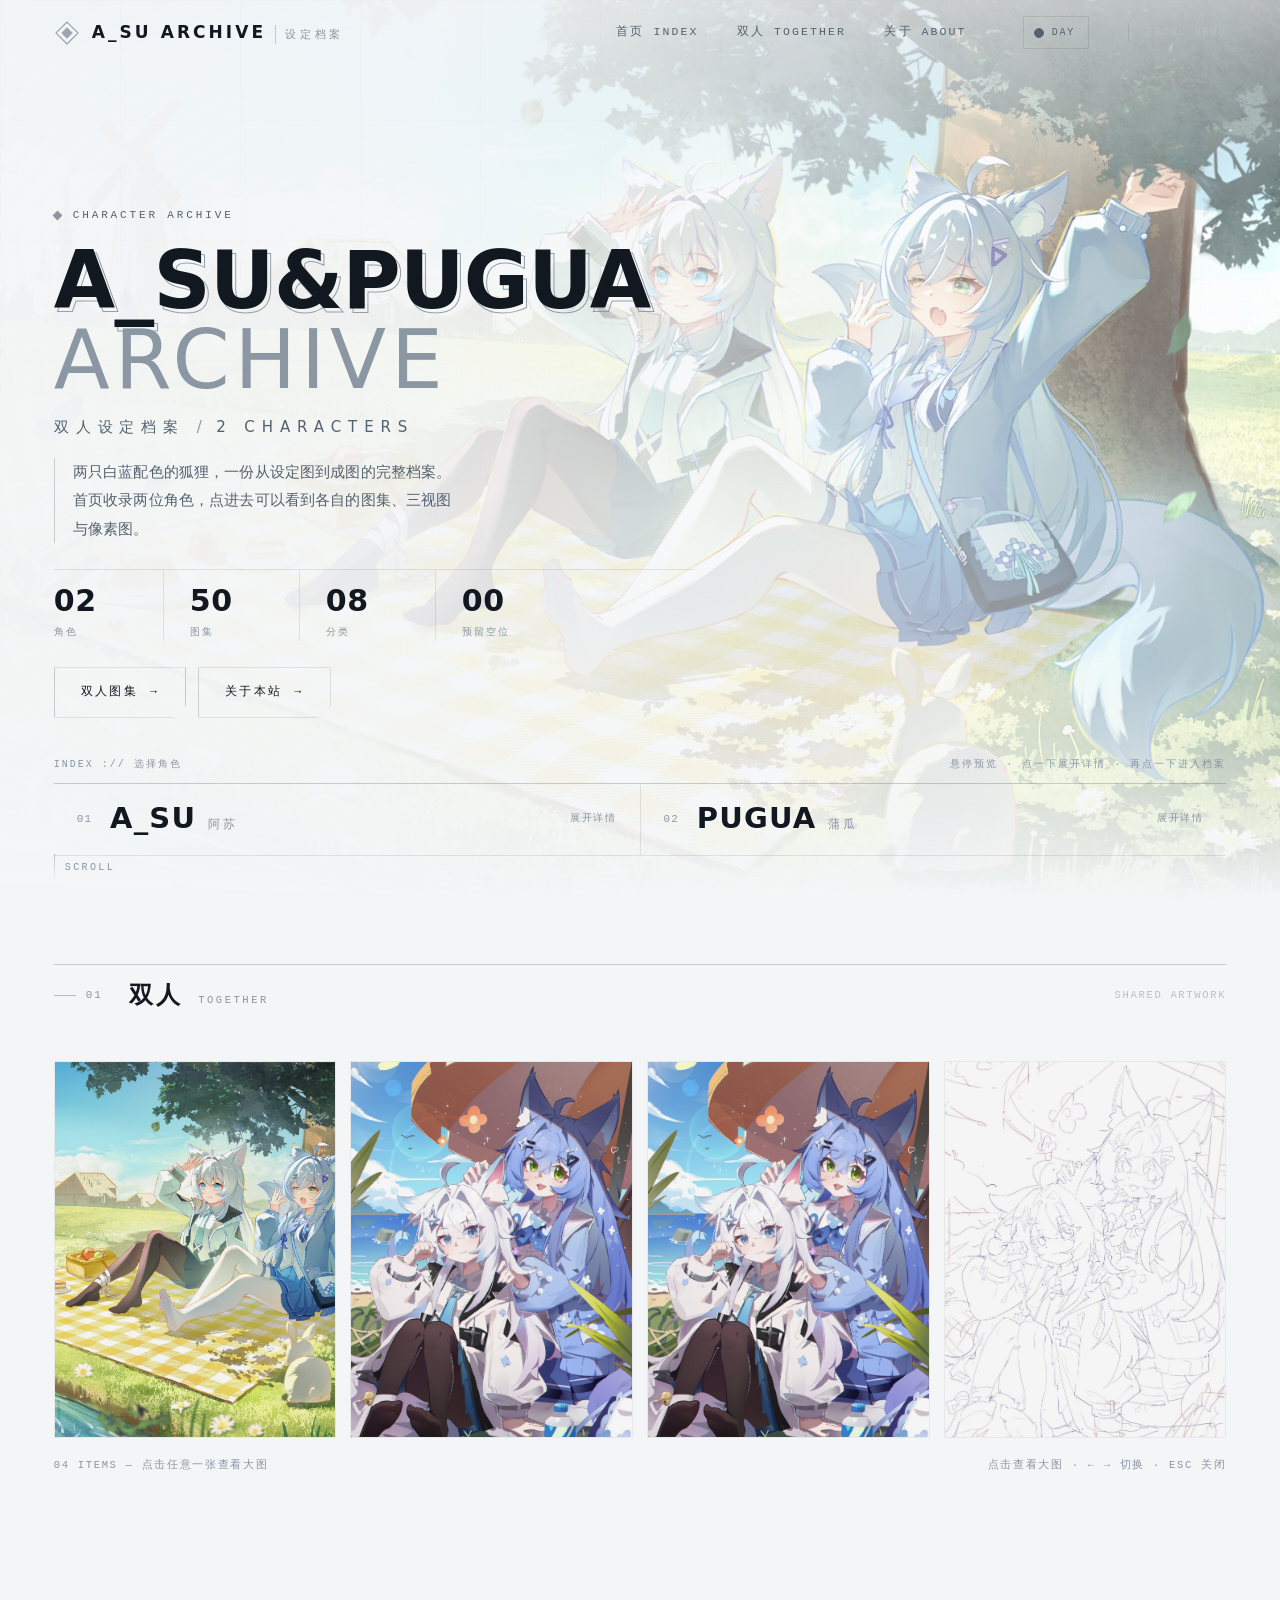
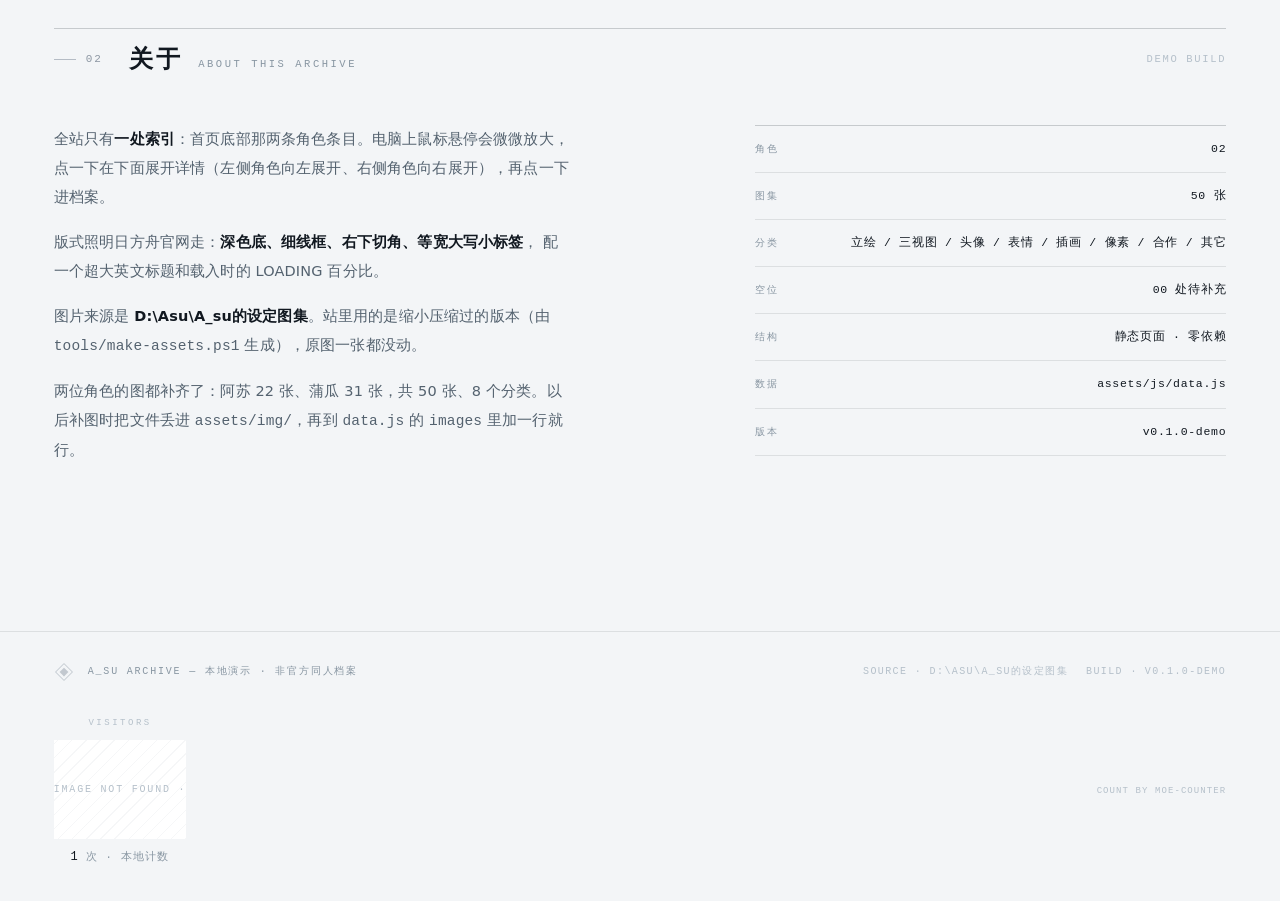
==== index.html @ dd0865ed "asu-archive: static site with custom domain" ====
<!DOCTYPE html>
<html lang="zh-CN">
<head>
<meta charset="utf-8">
<meta name="viewport" content="width=device-width, initial-scale=1">
<meta name="color-scheme" content="dark">
<meta name="theme-color" content="#0a0a0b">
<title>A_SU ARCHIVE · 双人设定档案</title>
<meta name="description" content="A_su 与 蒲瓜 的双人设定图集档案站 —— 本地演示。">
<link rel="icon" href="assets/favicon.svg" type="image/svg+xml">
<link rel="preload" as="image" href="assets/img/together-picnic.jpg">
<link rel="stylesheet" href="assets/css/style.css">
</head>
<body data-page="index">


<!-- 顶栏 -->
<header class="topbar" id="topbar">
  <a class="brand" href="index.html" aria-label="A_SU ARCHIVE 首页">
    <svg class="brand__mark" viewBox="0 0 32 32" aria-hidden="true">
      <path d="M16 2.5 L29.5 16 L16 29.5 L2.5 16 Z" fill="none" stroke="#ffd400" stroke-width="1.3"/>
      <path d="M16 9 L23 16 L16 23 L9 16 Z" fill="#ffd400" fill-opacity=".85"/>
    </svg>
    <span class="brand__text">
      <span class="brand__en">A_SU ARCHIVE</span>
      <span class="brand__cn">设定档案</span>
    </span>
  </a>
  <nav class="nav" aria-label="主导航">
    <a href="#index" data-short="IDX"><span>首页 INDEX</span></a>
    <a href="#together" data-short="DUO"><span>双人 TOGETHER</span></a>
    <a href="#about" data-short="ABT"><span>关于 ABOUT</span></a>
  </nav>
  <button class="theme-toggle" id="themeToggle" type="button" aria-pressed="false" aria-label="切换到夜晚模式">
    <span class="theme-toggle__dot" aria-hidden="true"></span>
    <span class="theme-toggle__label">DAY</span>
  </button>
  <div class="topbar__meta">LOCAL DEMO</div>
</header>

<main class="shell">

  <!-- ================= HERO / INDEX ================= -->
  <section class="hero" id="index">
    <div class="hero__bg">
      <img class="hero__slide is-on" id="heroImg" alt="双人插画" loading="eager">
      <img class="hero__slide" id="heroImg2" alt="" loading="eager">
    </div>
    <div class="hero__nav" id="heroNav">
      <button type="button" class="hero__arrow" data-dir="-1" aria-label="上一张">&#8249;</button>
      <button type="button" class="hero__arrow" data-dir="1" aria-label="下一张">&#8250;</button>
      <span class="hero__dots" id="heroDots" aria-hidden="true"></span>
    </div>
    <div class="hero__scrim"></div>
    <div class="hero__grid"></div>

    <div class="wrap hero__inner">
      <div class="hero__rail">SETTING ARCHIVE — A_SU / PUGUA</div>

      <p class="hero__tag"><i class="rhombus"></i><span id="heroLabel">CHARACTER ARCHIVE</span></p>
      <h1 class="hero__title" id="heroTitle"></h1>
      <p class="hero__cn" id="heroCn"></p>
      <p class="hero__lead" id="heroLead"></p>
      <div class="hero__stats" id="heroStats"></div>

      <div class="hero__actions">
        <a class="btn btn--ghost" href="#together">双人图集 <span class="arw">&rarr;</span></a>
        <a class="btn btn--ghost" href="#about">关于本站 <span class="arw">&rarr;</span></a>
      </div>

      <!-- 唯一一处索引：两条角色条目 -->
      <div class="duo" id="duo">
        <div class="duo__head">
          <span>INDEX :// <b>选择角色</b></span>
          <span id="duoCue">悬停预览 · 点一下展开详情 · 再点一下进入档案</span>
        </div>
        <div class="duo__row" id="duoRow"></div>
      </div>
      <div class="duo__detail" id="duoDetail"></div>
    </div>

    <div class="hero__cue"><i></i>SCROLL</div>
  </section>

  <!-- ================= 双人 ================= -->
  <section class="section section--tight" id="together">
    <div class="wrap">
      <div class="section-head" data-reveal>
        <div class="section-head__idx"><i></i>01</div>
        <div class="section-head__t"><h2>双人</h2><span>TOGETHER</span></div>
        <div class="section-head__meta">SHARED ARTWORK</div>
      </div>
      <div class="shots" id="shots"></div>
      <div class="shots__more" data-reveal>
        <span id="shotsMore"></span>
        <span>点击查看大图 · ← → 切换 · ESC 关闭</span>
      </div>
    </div>
  </section>

  <!-- ================= 关于 ================= -->
  <section class="section" id="about">
    <div class="wrap">
      <div class="section-head" data-reveal>
        <div class="section-head__idx"><i></i>02</div>
        <div class="section-head__t"><h2>关于</h2><span>ABOUT THIS ARCHIVE</span></div>
        <div class="section-head__meta">DEMO BUILD</div>
      </div>
      <div class="about">
        <div class="about__text" data-reveal>
          <p>全站只有<strong>一处索引</strong>：首页底部那两条角色条目。电脑上鼠标悬停会微微放大，
             点一下在下面展开详情（左侧角色向左展开、右侧角色向右展开），再点一下进档案。</p>
          <p>版式照明日方舟官网走：<strong>深色底、细线框、右下切角、等宽大写小标签</strong>，
             配一个超大英文标题和载入时的 LOADING 百分比。</p>
          <p>图片来源是 <strong>D:\Asu\A_su的设定图集</strong>。站里用的是缩小压缩过的版本（由
             <span class="mono">tools/make-assets.ps1</span> 生成），原图一张都没动。</p>
          <p>两位角色的图都补齐了：阿苏 22 张、蒲瓜 31 张，共 50 张、8 个分类。以后补图时把文件丢进
             <span class="mono">assets/img/</span>，再到
             <span class="mono">data.js</span> 的 <span class="mono">images</span> 里加一行就行。</p>
        </div>
        <div class="spec" id="spec" data-reveal style="--d:120ms"></div>
      </div>
    </div>
  </section>

  <footer class="foot wrap">
    <div class="foot__l">
      <svg class="foot__mark" viewBox="0 0 32 32" aria-hidden="true">
        <path d="M16 2.5 L29.5 16 L16 29.5 L2.5 16 Z" fill="none" stroke="#ffd400" stroke-width="1.4"/>
        <path d="M16 9 L23 16 L16 23 L9 16 Z" fill="#ffd400" fill-opacity=".8"/>
      </svg>
      <span class="foot__t">A_SU ARCHIVE — 本地演示 · 非官方同人档案</span>
    </div>
    <div class="foot__r">
      <span>SOURCE · D:\Asu\A_su的设定图集</span>
      <span>BUILD · <span id="footVer">v0.1.0-demo</span></span>
    </div>
  </footer>

    <div class="foot-meta wrap">
    <a class="counter js-counter"
       href="https://github.com/journey-ad/Moe-counter" target="_blank" rel="noopener noreferrer"
       title="Moe-counter 浏览量">
      <span class="counter__label">VISITORS</span>
      <img class="counter__img js-moe" alt="访问量" decoding="async" referrerpolicy="no-referrer">
      <span class="counter__fallback js-counter-fallback"><b class="js-count">—</b> 次 · 本地计数</span>
    </a>
    <span class="counter__note">COUNT BY MOE-COUNTER</span>
  </div>
</main>

<noscript>
  <p style="padding:120px 24px;text-align:center;color:#a6a6ad">
    这个页面需要 JavaScript 才能从 data.js 里读取图集数据，请开启后刷新。
  </p>
</noscript>

<script src="assets/js/data.js"></script>
<script src="assets/js/site.js"></script>
</body>
</html>
---- assets/css/style.css ----
/* ==========================================================================
   A_SU ARCHIVE — 设计系统
   风格参考：明日方舟官网（深色 / 细线 / 切角 / 等宽标签 / 大字排版）
   ========================================================================== */

/* ---------- tokens ---------- */
:root{
  /* 默认（夜晚）：主题黑 + 亮灰分隔；强调色默认是灰，选中角色后由 data-char 染色 */
  --bg:        #08090b;
  --bg-2:      #0e1013;
  --panel:     #131519;
  --panel-2:   #171a1f;
  --line:      rgba(214,222,232,.34);
  --line-2:    rgba(214,222,232,.13);
  --line-3:    rgba(214,222,232,.06);
  --ink:       #f0f2f5;
  --ink-2:     #a4aeb9;
  --ink-3:     #74808c;
  --ink-4:     #49525c;
  --accent:    #929ca8;
  --accent-pale:#232b33;
  --accent-2:  rgba(146,156,168,.14);
  --accent-ink:#0a0b0d;
  --danger:    #ff5a4d;

  --display: "Bahnschrift SemiCondensed","Bahnschrift Condensed","Bahnschrift",
             "Segoe UI Variable Display","Segoe UI",system-ui,sans-serif;
  --sans:    "Noto Sans SC","Microsoft YaHei UI","Microsoft YaHei",
             "Segoe UI",system-ui,sans-serif;
  --mono:    "Cascadia Mono","Consolas","Segoe UI Mono",ui-monospace,monospace;

  --maxw: 1440px;
  --pad:  clamp(18px,4.2vw,72px);
  --ease: cubic-bezier(.22,.72,.12,1);
}

/* ---------- reset ---------- */
*,*::before,*::after{ box-sizing:border-box; }
html{ -webkit-text-size-adjust:100%; scroll-behavior:smooth; }
@media (prefers-reduced-motion:reduce){ html{ scroll-behavior:auto; } }
section[id]{ scroll-margin-top:84px; }
body{
  margin:0; background:var(--bg); color:var(--ink);
  font-family:var(--sans); font-size:15px; line-height:1.75;
  font-weight:400; letter-spacing:.01em;
  -webkit-font-smoothing:antialiased;
  overflow-x:hidden;
}
body.is-locked{ overflow:hidden; }
img{ display:block; max-width:100%; }
a{ color:inherit; text-decoration:none; }
button{ font:inherit; color:inherit; background:none; border:0; cursor:pointer; }
h1,h2,h3,h4,p,figure,dl,dd{margin:0}
ul{margin:0;padding:0;list-style:none}
:focus-visible{ outline:2px solid var(--accent); outline-offset:3px; }

::selection{ background:var(--accent); color:#000; }
::-webkit-scrollbar{ width:10px; height:10px; }
::-webkit-scrollbar-track{ background:#08080a; }
::-webkit-scrollbar-thumb{ background:#2a2a30; border:2px solid #08080a; }
::-webkit-scrollbar-thumb:hover{ background:#3d3d46; }

/* ---------- 全局背景纹理（网格 + 噪点） ---------- */
body::before{
  content:""; position:fixed; inset:0; z-index:0; pointer-events:none;
  background-image:
    linear-gradient(to right, rgba(255,255,255,.022) 1px, transparent 1px),
    linear-gradient(to bottom, rgba(255,255,255,.022) 1px, transparent 1px);
  background-size:72px 72px;
  mask-image:radial-gradient(ellipse 120% 80% at 50% 0%, #000 25%, transparent 78%);
  -webkit-mask-image:radial-gradient(ellipse 120% 80% at 50% 0%, #000 25%, transparent 78%);
}
body::after{
  content:""; position:fixed; inset:0; z-index:0; pointer-events:none; opacity:.5;
  background-image:repeating-linear-gradient(0deg, rgba(255,255,255,.014) 0 1px, transparent 1px 3px);
}

/* ---------- 排版工具类 ---------- */
.mono{ font-family:var(--mono); font-variant-numeric:tabular-nums; }
.label{
  font-family:var(--mono); font-size:11px; line-height:1.4;
  letter-spacing:.22em; text-transform:uppercase; color:var(--ink-3);
}
.label--accent{ color:var(--accent); }
.hl{ color:var(--accent); }
.dim{ color:var(--ink-2); }
.tbd{
  color:var(--ink-3); border-bottom:1px dashed var(--ink-4);
  padding-bottom:1px; cursor:help;
}

/* 细线 + 菱形装饰 */
.rhombus{
  display:inline-block; width:7px; height:7px; background:var(--accent);
  transform:rotate(45deg); flex:0 0 auto;
}
.hairline{ height:1px; background:var(--line-2); border:0; margin:0; }

/* 斜纹条（方舟常见的警示/装饰斜线） */
.stripes{
  height:6px; width:100%;
  background-image:repeating-linear-gradient(-45deg,
    var(--accent) 0 2px, transparent 2px 7px);
  opacity:.55;
}

/* 四角刻度框 */
.corners{ position:relative; }
.corners::before,.corners::after{
  content:""; position:absolute; width:14px; height:14px; pointer-events:none;
}
.corners::before{ top:-1px; left:-1px; border-top:1px solid var(--accent); border-left:1px solid var(--accent); }
.corners::after{ bottom:-1px; right:-1px; border-bottom:1px solid var(--accent); border-right:1px solid var(--accent); }

/* 右下切角 */
.cut{
  clip-path:polygon(0 0, 100% 0, 100% calc(100% - 22px), calc(100% - 22px) 100%, 0 100%);
}

/* ---------- 载入过场 ---------- */
.boot{
  position:fixed; inset:0; z-index:1200; background:#08080a;
  display:grid; grid-template-columns:1fr auto; grid-template-rows:auto 1fr auto;
  gap:12px; padding:clamp(16px,2.4vw,30px) clamp(18px,3vw,40px);
  transition:opacity .6s var(--ease), visibility .6s;
}
.boot.is-done{ opacity:0; visibility:hidden; }
.boot__corner{
  font-family:var(--mono); font-size:10px; letter-spacing:.22em;
  text-transform:uppercase; color:var(--ink-4);
}
.boot__corner--r{ text-align:right; }
.boot__center{
  grid-column:1 / -1; display:grid; place-content:center; justify-items:center;
  gap:16px; text-align:center;
}
.boot__mark{ width:42px; height:42px; opacity:.95; animation:bootSpin 3.4s linear infinite; }
.boot__line{
  font-family:var(--mono); font-size:11px; letter-spacing:.28em;
  text-transform:uppercase; color:var(--ink-2);
}
.boot__line b{ color:var(--accent); font-weight:400; font-variant-numeric:tabular-nums; }
.boot__bar{ width:min(240px,54vw); height:1px; background:#1e1e23; }
.boot__bar i{ display:block; height:100%; width:0; background:var(--accent); }
@keyframes bootSpin{ to{ transform:rotate(360deg); } }

/* ---------- 顶栏 ---------- */
.topbar{
  position:fixed; inset:0 0 auto 0; z-index:100; height:66px;
  display:flex; align-items:center; gap:clamp(16px,3vw,48px);
  padding-inline:var(--pad);
  border-bottom:1px solid transparent;
  transition:background .4s var(--ease), border-color .4s var(--ease);
}
.topbar.is-stuck{
  background:rgba(8,8,10,.78);
  -webkit-backdrop-filter:blur(16px) saturate(130%);
  backdrop-filter:blur(16px) saturate(130%);
  border-bottom-color:var(--line-2);
}
.brand{ display:flex; align-items:center; gap:12px; min-width:0; }
.brand__mark{ width:26px; height:26px; flex:0 0 auto; }
.brand__text{ display:flex; align-items:baseline; gap:9px; min-width:0; }
.brand__en{
  font-family:var(--display); font-weight:600; font-size:17px;
  letter-spacing:.18em; text-transform:uppercase; white-space:nowrap;
}
.brand__cn{
  font-size:11px; letter-spacing:.34em; color:var(--ink-3);
  white-space:nowrap; padding-left:9px; border-left:1px solid var(--line);
}
.nav{ display:flex; align-items:center; gap:clamp(14px,2vw,30px); margin-left:auto; }
.nav a{
  position:relative; font-family:var(--mono); font-size:11.5px;
  letter-spacing:.18em; text-transform:uppercase; color:var(--ink-2);
  padding-block:6px; display:flex; align-items:center; gap:8px;
  transition:color .3s;
}
.nav a::before{
  content:""; width:5px; height:5px; background:currentColor;
  transform:rotate(45deg) scale(.6); opacity:0; transition:opacity .3s, transform .3s;
}
.nav a:hover{ color:var(--ink); }
.nav a:hover::before{ opacity:.6; transform:rotate(45deg) scale(1); }
.nav a.is-active{ color:var(--accent); }
.nav a.is-active::before{ opacity:1; transform:rotate(45deg) scale(1); }
.topbar__meta{
  font-family:var(--mono); font-size:10.5px; letter-spacing:.16em;
  color:var(--ink-4); white-space:nowrap; padding-left:clamp(10px,1.4vw,20px);
  border-left:1px solid var(--line-2); text-transform:uppercase;
}
.topbar__burger{ display:none; }

/* ---------- 主内容外壳 ---------- */
.shell{ position:relative; z-index:1; }
.wrap{ width:100%; max-width:var(--maxw); margin-inline:auto; padding-inline:var(--pad); }

/* ==========================================================================
   HERO
   ========================================================================== */
.hero{
  position:relative; min-height:100svh; display:flex; flex-direction:column;
  justify-content:flex-end; padding-top:104px; padding-bottom:clamp(24px,4vw,44px);
  overflow:hidden;
}
.hero__bg{
  position:absolute; inset:-4% -4% -4% -4%; z-index:-2;
  transform:translate3d(var(--px,0), var(--py,0), 0);
  transition:transform .9s var(--ease);
}
.hero__bg img{
  width:100%; height:100%; object-fit:cover; object-position:50% 38%;
  filter:saturate(.58) brightness(.63) contrast(1.05);
  transform:scale(1.06);
}
.hero__scrim{
  position:absolute; inset:0; z-index:-1;
  background:
    linear-gradient(90deg, rgba(8,8,10,.95) 0%, rgba(8,8,10,.66) 44%, rgba(8,8,10,.2) 78%, rgba(8,8,10,.45) 100%),
    linear-gradient(180deg, rgba(8,8,10,.88) 0%, rgba(8,8,10,.2) 36%, rgba(8,8,10,.84) 84%, var(--bg) 100%);
}
.hero__grid{
  position:absolute; inset:0; z-index:-1; opacity:.5;
  background-image:
    linear-gradient(to right, rgba(255,255,255,.05) 1px, transparent 1px),
    linear-gradient(to bottom, rgba(255,255,255,.04) 1px, transparent 1px);
  background-size:120px 120px;
  mask-image:linear-gradient(180deg, #000, transparent 75%);
  -webkit-mask-image:linear-gradient(180deg, #000, transparent 75%);
}
.hero__inner{ position:relative; width:100%; }
.hero__rail{
  position:absolute; right:6px; top:50%; transform:translateY(-50%);
  writing-mode:vertical-rl; font-family:var(--mono); font-size:10.5px;
  letter-spacing:.42em; color:var(--ink-4); text-transform:uppercase;
  display:flex; align-items:center; gap:14px;
}
.hero__rail::before{ content:""; width:1px; height:64px; background:var(--line); }
.hero__tag{
  display:inline-flex; align-items:center; gap:12px; margin-bottom:22px;
  font-family:var(--mono); font-size:11px; letter-spacing:.26em;
  text-transform:uppercase; color:var(--ink-2);
}
.hero__tag .rhombus{ animation:pulse 3.2s ease-in-out infinite; }
@keyframes pulse{ 0%,100%{ opacity:.45 } 50%{ opacity:1 } }

.hero__title{ margin:0; font-family:var(--display); text-transform:uppercase; }
.hero__title-l1{
  display:block; font-size:clamp(46px,9.8vw,132px); font-weight:600;
  line-height:.86; letter-spacing:-.015em;
}
.hero__title-l2{
  display:block; font-size:clamp(30px,6.4vw,86px); font-weight:300;
  line-height:.94; letter-spacing:.06em;
  /* 原来是描边空心字，细笔画会糊成实心（穿模）；现在改实色，并且跟着强调色走 */
  color:color-mix(in srgb, var(--accent) 68%, var(--ink-3));
}
.hero__cn{
  margin-top:16px; font-size:clamp(13px,1.4vw,15px); letter-spacing:.46em;
  color:var(--ink-2); text-transform:uppercase;
}
.hero__cn em{ font-style:normal; color:var(--accent); letter-spacing:.18em; }
.hero__lead{
  margin-top:18px; max-width:44ch; color:var(--ink-2); font-size:14.5px;
  line-height:1.95; padding-left:18px; border-left:1px solid var(--line);
}
.hero__stats{
  display:flex; flex-wrap:wrap; gap:0; margin-top:26px;
  border-top:1px solid var(--line-2); max-width:640px;
}
.hero__stat{
  padding:16px 26px 0 0; margin-right:26px;
  border-right:1px solid var(--line-2); min-width:110px;
}
.hero__stat:last-child{ border-right:0; margin-right:0; }
.hero__stat b{
  display:block; font-family:var(--display); font-size:30px; font-weight:600;
  line-height:1; letter-spacing:.02em; color:var(--ink);
}
.hero__stat span{ display:block; margin-top:8px; font-family:var(--mono); font-size:10px; letter-spacing:.2em; color:var(--ink-3); text-transform:uppercase; }
.hero__actions{ display:flex; flex-wrap:wrap; gap:12px; margin-top:26px; }

/* 按钮 */
.btn{
  position:relative; display:inline-flex; align-items:center; gap:12px;
  padding:14px 26px; border:1px solid var(--line);
  font-family:var(--mono); font-size:11.5px; letter-spacing:.2em;
  text-transform:uppercase; color:var(--ink);
  background:rgba(255,255,255,.03);
  transition:background .3s var(--ease), color .3s, border-color .3s, transform .3s;
  clip-path:polygon(0 0, 100% 0, 100% calc(100% - 12px), calc(100% - 12px) 100%, 0 100%);
}
.btn .arw{ transition:transform .3s var(--ease); }
.btn:hover{ background:var(--accent); color:#0a0a0b; border-color:var(--accent); }
.btn:hover .arw{ transform:translateX(4px); }
.btn--ghost{ background:transparent; }
.btn--ghost:hover{ background:rgba(255,255,255,.08); color:var(--ink); border-color:var(--line); }

/* ---------- 唯一一处索引：两条角色条目 ---------- */
.duo{ position:relative; margin-top:clamp(22px,3vw,38px); }
.duo__head{
  display:flex; flex-wrap:wrap; align-items:center; justify-content:space-between;
  gap:6px 16px; padding-bottom:10px;
  font-family:var(--mono); font-size:10px; letter-spacing:.2em;
  text-transform:uppercase; color:var(--ink-4);
}
.duo__head b{ color:var(--accent); font-weight:400; letter-spacing:.2em; }
.duo__row{ display:flex; border-top:1px solid var(--line); }
.duo__item{
  position:relative; flex:1 1 0; min-width:0; z-index:1; overflow:hidden;
  display:grid; grid-template-columns:auto 1fr auto; align-items:center;
  gap:clamp(10px,1.4vw,18px);
  padding:clamp(14px,1.7vw,20px) clamp(12px,1.8vw,24px);
  background:transparent; border:0; border-bottom:1px solid var(--line-2);
  color:var(--ink); text-align:left; cursor:pointer;
  transform-origin:var(--origin,left center);
  transition:background-color .45s var(--ease), flex-grow .65s var(--ease),
             border-color .45s var(--ease);
  -webkit-tap-highlight-color:transparent;
}
.duo__item + .duo__item{ border-left:1px solid var(--line-2); }
.duo__item::before{            /* 强调线贴顶边走，配合 overflow:hidden 不会再穿到标题上 */
  content:""; position:absolute; left:0; right:0; top:0; height:2px;
  background:var(--accent); transform:scaleX(0);
  transform-origin:var(--origin,left center);
  transition:transform .62s var(--ease), background-color .45s var(--ease);
  pointer-events:none;
}
@media (hover:hover){
  /* 只放大内部字，不缩放整个条目——整块缩放会把边框和强调线挤出边界 */
  .duo__item:hover{ background:var(--hover-tint, rgba(255,255,255,.045)); }
  .duo__item:hover::before{ transform:scaleX(1); }
  .duo__item:hover .duo__no{ transform:scale(1.08); }
  .duo__item:hover .duo__name{ transform:scale(1.045); }
  .duo__item:hover .duo__cue{ color:var(--ink-2); transform:translateX(var(--cue-x,5px)); }
}
.duo__item:focus-visible{ outline:1px solid var(--accent); outline-offset:-1px; }
.duo__item.is-open{
  flex-grow:1.22;
  background:color-mix(in srgb, var(--accent) 11%, transparent);
  border-bottom-color:color-mix(in srgb, var(--accent) 58%, transparent);
}
.duo__item.is-open::before{ transform:scaleX(1); }
.duo__no{ font-family:var(--mono); font-size:11px; letter-spacing:.1em; color:var(--accent); }
.duo__label{ display:flex; align-items:baseline; flex-wrap:wrap; gap:4px 12px; min-width:0; }
.duo__name{
  font-family:var(--display); font-size:clamp(20px,2.4vw,29px); font-weight:600;
  letter-spacing:.04em; line-height:1; text-transform:uppercase;
  transition:color .3s;
}
.duo__cn{ font-size:12px; letter-spacing:.22em; color:var(--ink-3); }
.duo__cue{
  font-family:var(--mono); font-size:9.5px; letter-spacing:.16em;
  text-transform:uppercase; color:var(--ink-4); white-space:nowrap;
  transition:color .35s, transform .5s var(--ease);
}
.duo__item.is-open .duo__cue{ color:var(--accent); }

.hero__cue{
  position:absolute; left:var(--pad); bottom:18px; display:flex; align-items:center; gap:10px;
  font-family:var(--mono); font-size:10px; letter-spacing:.24em; color:var(--ink-4);
  text-transform:uppercase;
}
.hero__cue i{ display:block; width:1px; height:28px; background:linear-gradient(180deg,var(--ink-4),transparent); animation:cue 2.4s ease-in-out infinite; }
.hero.is-expanded .hero__cue{ opacity:0; transition:opacity .3s; }
@keyframes cue{ 0%,100%{ transform:scaleY(.5); opacity:.4 } 50%{ transform:scaleY(1); opacity:1 } }

/* ==========================================================================
   SECTION
   ========================================================================== */
.section{ position:relative; padding-block:clamp(56px,7vw,110px); }
.section--tight{ padding-block:clamp(40px,5vw,72px); }
.section-head{
  display:grid; grid-template-columns:auto 1fr auto; align-items:center;
  gap:clamp(14px,2vw,28px); padding-top:16px; border-top:1px solid var(--line);
  margin-bottom:clamp(28px,4vw,52px);
}
.section-head__idx{
  font-family:var(--mono); font-size:11px; letter-spacing:.18em; color:var(--accent);
  display:flex; align-items:center; gap:10px;
}
.section-head__idx i{ display:block; width:22px; height:1px; background:var(--accent); opacity:.6; }
.section-head__t{ display:flex; align-items:baseline; gap:14px; flex-wrap:wrap; }
.section-head__t h2{
  font-size:clamp(18px,2.2vw,24px); font-weight:700; letter-spacing:.16em;
  line-height:1.2;
}
.section-head__t span{
  font-family:var(--mono); font-size:10.5px; letter-spacing:.24em;
  text-transform:uppercase; color:var(--ink-3);
}
.section-head__meta{
  font-family:var(--mono); font-size:10.5px; letter-spacing:.16em;
  color:var(--ink-4); text-transform:uppercase; text-align:right;
}

/* ---------- 展开后的角色详情（左条目向左长，右条目向右长） ---------- */
.duo__detail{
  position:relative; height:0; overflow:hidden; opacity:0;
  background:#0b0b0d;
  transition:height .66s var(--ease), opacity .5s var(--ease);
}
.duo__detail.is-open{ opacity:1; }
.duo__inner{
  position:relative; display:grid; align-items:center;
  min-height:clamp(300px,33vw,392px);
  border-bottom:1px solid var(--line-2);
}
.duo__art{ position:absolute; top:0; bottom:0; width:64%; overflow:hidden; }
.duo__detail[data-side="left"] .duo__art{ left:0; right:auto; }
.duo__detail[data-side="right"] .duo__art{ left:auto; right:0; }
.duo__art img{
  width:100%; height:100%; object-fit:cover;
  filter:saturate(.72) brightness(.76);
  transform:scale(1.1);
  transition:transform 1.2s var(--ease), filter .9s;
}
.duo__detail[data-side="left"] .duo__art img{ object-position:34% 24%; transform-origin:left center; }
.duo__detail[data-side="right"] .duo__art img{ object-position:26% 40%; transform-origin:right center; }
.duo__detail.is-open .duo__art img{ transform:scale(1); filter:saturate(.96) brightness(.9); }
/* 插画朝文字那侧渐隐（挂在插画容器里，按插画自身宽度算） */
.duo__art::after{ content:""; position:absolute; inset:0; pointer-events:none; }
.duo__detail[data-side="left"] .duo__art::after{
  background:linear-gradient(90deg,
    rgba(11,11,13,0) 38%, rgba(11,11,13,.4) 66%, rgba(11,11,13,.93) 92%, #0b0b0d 100%);
}
.duo__detail[data-side="right"] .duo__art::after{
  background:linear-gradient(270deg,
    rgba(11,11,13,0) 38%, rgba(11,11,13,.4) 66%, rgba(11,11,13,.93) 92%, #0b0b0d 100%);
}
.duo__scrim{
  position:absolute; inset:0; pointer-events:none;
  background:linear-gradient(180deg, rgba(8,8,10,.22) 0%, rgba(8,8,10,0) 26%, rgba(8,8,10,.4) 100%);
}
.duo__info{
  position:relative; z-index:2; width:min(560px,56%);
  padding:clamp(20px,2.8vw,36px) 0;
  opacity:0; transition:transform .72s var(--ease), opacity .55s var(--ease);
}
.duo__detail[data-side="left"] .duo__info{ justify-self:end; padding-left:clamp(16px,2.2vw,28px); transform:translateX(30px); }
.duo__detail[data-side="right"] .duo__info{ justify-self:start; padding-right:clamp(16px,2.2vw,28px); transform:translateX(-30px); }
.duo__detail.is-open .duo__info{ transform:none; opacity:1; }
.duo__k{
  display:flex; align-items:center; gap:10px;
  font-family:var(--mono); font-size:10px; letter-spacing:.22em;
  text-transform:uppercase; color:var(--accent);
}
.duo__k i{ display:block; width:20px; height:1px; background:currentColor; opacity:.55; }
.duo__latin{
  margin-top:13px; font-family:var(--display); font-weight:600;
  font-size:clamp(32px,4.2vw,54px); line-height:.92; letter-spacing:.02em; text-transform:uppercase;
}
.duo__meta{
  margin-top:9px; font-family:var(--mono); font-size:10.5px;
  letter-spacing:.18em; text-transform:uppercase; color:var(--ink-3);
}
.duo__tags{ display:flex; flex-wrap:wrap; gap:6px; margin-top:13px; }
.duo__lead{
  margin-top:13px; max-width:40ch; font-size:13.5px; line-height:1.85; color:var(--ink-2);
  display:-webkit-box; -webkit-line-clamp:3; -webkit-box-orient:vertical; overflow:hidden;
}
.duo__stats{
  display:flex; flex-wrap:wrap; gap:8px 22px; margin-top:15px;
  font-family:var(--mono); font-size:10px; letter-spacing:.16em;
  text-transform:uppercase; color:var(--ink-4);
}
.duo__stats b{ color:var(--ink); font-weight:400; }
.duo__cta{ margin-top:17px; }
.duo__cta .btn{ padding:11px 20px; font-size:10.5px; }

/* 标签（展开面板 / 档案表 / 详情页共用） */
.tag{
  font-family:var(--mono); font-size:10px; letter-spacing:.12em; text-transform:uppercase;
  color:var(--ink-2); padding:4px 8px; border:1px solid var(--line-2);
  background:rgba(255,255,255,.03); white-space:nowrap;
}

/* ---------- 合作图集（联系片） ---------- */
.shots{ display:grid; grid-template-columns:repeat(4,minmax(0,1fr)); gap:clamp(8px,1.2vw,14px); }
.shot{
  position:relative; overflow:hidden; background:#0d0d0f; border:1px solid var(--line-2);
  aspect-ratio:3/4; cursor:zoom-in;
}
.shot img{
  width:100%; height:100%; object-fit:cover; transition:transform 1.2s var(--ease), filter .6s;
  filter:saturate(.92) brightness(.96);
}
.shot:hover img{ transform:scale(1.05); filter:saturate(1.05) brightness(1); }
.shot__bar{
  position:absolute; inset:auto 0 0 0; padding:12px 12px 11px;
  display:flex; align-items:center; justify-content:space-between; gap:8px;
  background:linear-gradient(180deg, transparent, rgba(6,6,8,.94));
  font-family:var(--mono); font-size:10px; letter-spacing:.14em; text-transform:uppercase;
  color:var(--ink-2); opacity:0; transform:translateY(6px);
  transition:opacity .4s var(--ease), transform .4s var(--ease);
}
.shot:hover .shot__bar{ opacity:1; transform:none; }
.shot__no{ color:var(--accent); }
.shots__more{
  display:flex; align-items:center; justify-content:space-between; gap:16px;
  margin-top:18px; font-family:var(--mono); font-size:10.5px;
  letter-spacing:.16em; text-transform:uppercase; color:var(--ink-3);
}

/* ---------- 关于 ---------- */
.about{ display:grid; grid-template-columns:1.15fr .85fr; gap:clamp(28px,5vw,72px); align-items:start; }
.about__text p{ color:var(--ink-2); font-size:14.5px; line-height:2; max-width:56ch; }
.about__text p + p{ margin-top:16px; }
.about__text strong{ color:var(--ink); font-weight:600; }
.spec{ border-top:1px solid var(--line); }
.spec__row{
  display:grid; grid-template-columns:auto 1fr; gap:20px; align-items:baseline;
  padding:13px 0; border-bottom:1px solid var(--line-2);
}
.spec__k{ font-family:var(--mono); font-size:10px; letter-spacing:.2em; text-transform:uppercase; color:var(--ink-3); white-space:nowrap; }
.spec__v{ font-family:var(--mono); font-size:11.5px; letter-spacing:.06em; color:var(--ink); text-align:right; }
.spec__v em{ font-style:normal; color:var(--ink-3); }

/* ==========================================================================
   详情页
   ========================================================================== */
.dh{
  position:relative; overflow:hidden;
  padding-top:clamp(104px,12vw,150px); padding-bottom:clamp(36px,5vw,64px);
  border-bottom:1px solid var(--line-2);
}
.dh__glow{
  position:absolute; z-index:-1; right:-10%; top:-20%; width:70%; height:120%;
  background:radial-gradient(ellipse at 60% 40%, rgba(120,170,255,.10), transparent 62%);
  pointer-events:none;
}
.dh__inner{
  display:grid; grid-template-columns:minmax(0,1.02fr) minmax(0,.98fr);
  gap:clamp(24px,4vw,72px); align-items:center;
}
.dh__crumb{
  display:flex; align-items:center; gap:10px; flex-wrap:wrap;
  font-family:var(--mono); font-size:10.5px; letter-spacing:.2em;
  text-transform:uppercase; color:var(--ink-3); margin-bottom:26px;
}
.dh__crumb a{ color:var(--ink-2); transition:color .3s; }
.dh__crumb a:hover{ color:var(--accent); }
.dh__crumb .sep{ color:var(--ink-4); }
.dh__crumb .cur{ color:var(--accent); }
.dh__nos{
  font-family:var(--display); font-size:clamp(60px,9vw,120px); font-weight:600;
  line-height:.8; letter-spacing:-.02em; color:transparent;
  -webkit-text-stroke:1px rgba(255,255,255,.16); display:block; margin-bottom:-.06em;
}
.dh__title{ display:flex; align-items:flex-end; gap:18px; flex-wrap:wrap; }
.dh__latin{
  font-family:var(--display); font-size:clamp(46px,7.5vw,96px); font-weight:600;
  line-height:.9; letter-spacing:.01em; text-transform:uppercase;
}
.dh__cn{ font-size:clamp(15px,1.6vw,19px); letter-spacing:.28em; color:var(--ink-2); padding-bottom:.55em; }
.dh__tags{ display:flex; flex-wrap:wrap; gap:7px; margin-top:22px; }
.dh__lead{
  margin-top:24px; max-width:46ch; color:var(--ink-2); font-size:14.5px; line-height:2;
  padding-left:18px; border-left:1px solid var(--line);
}
.dh__mini{
  display:flex; flex-wrap:wrap; gap:10px 32px; margin-top:28px;
  font-family:var(--mono); font-size:10.5px; letter-spacing:.16em; text-transform:uppercase; color:var(--ink-3);
}
.dh__mini b{ color:var(--ink); font-weight:400; }
.dh__actions{ display:flex; flex-wrap:wrap; gap:10px; margin-top:30px; }

/* 头像/立绘展示位 */
.plate{
  position:relative; aspect-ratio:1/1.05; border:1px solid var(--line);
  background:
    radial-gradient(ellipse 70% 55% at 50% 34%, rgba(255,255,255,.07), transparent 62%),
    linear-gradient(180deg,#111114,#0b0b0d);
  display:grid; place-items:center; overflow:hidden;
}
.plate__grid{
  position:absolute; inset:0; opacity:.5;
  background-image:
    linear-gradient(to right, rgba(255,255,255,.05) 1px, transparent 1px),
    linear-gradient(to bottom, rgba(255,255,255,.05) 1px, transparent 1px);
  background-size:44px 44px;
  mask-image:radial-gradient(ellipse at 50% 45%, #000 40%, transparent 78%);
  -webkit-mask-image:radial-gradient(ellipse at 50% 45%, #000 40%, transparent 78%);
}
.plate__cross::before,.plate__cross::after{
  content:""; position:absolute; background:rgba(255,255,255,.14);
}
.plate__cross::before{ left:50%; top:0; bottom:0; width:1px; }
.plate__cross::after{ top:50%; left:0; right:0; height:1px; }
.plate__img{
  position:relative; z-index:2; width:100%; height:100%; object-fit:contain;
  object-position:center bottom; padding:6% 6% 0;
  filter:drop-shadow(0 24px 48px rgba(0,0,0,.55));
  animation:plateIn 1s var(--ease) both;
}
@keyframes plateIn{ from{ opacity:0; transform:translateY(14px) scale(.98) } to{ opacity:1; transform:none } }
.plate__tag{
  position:absolute; z-index:3; top:14px; left:14px;
  font-family:var(--mono); font-size:10px; letter-spacing:.2em; text-transform:uppercase;
  color:var(--ink-2); padding:5px 9px; border:1px solid var(--line-2);
  background:rgba(0,0,0,.35);
}
.plate__foot{
  position:absolute; z-index:3; inset:auto 14px 12px 14px; display:flex;
  justify-content:space-between; gap:10px;
  font-family:var(--mono); font-size:9.5px; letter-spacing:.18em; text-transform:uppercase;
  color:var(--ink-4);
}
.plate__empty{
  position:relative; z-index:2; text-align:center; padding:24px;
  border:1px dashed rgba(255,255,255,.18); max-width:74%;
  background:rgba(10,10,12,.4);
}
.plate__empty b{
  display:block; font-family:var(--display); font-size:15px; font-weight:600;
  letter-spacing:.3em; color:var(--ink-3); text-transform:uppercase;
}
.plate__empty span{ display:block; margin-top:8px; font-family:var(--mono); font-size:10px; letter-spacing:.2em; color:var(--ink-4); }

/* ---------- 档案表 ---------- */
.dossier{ display:grid; grid-template-columns:repeat(2,minmax(0,1fr)); column-gap:clamp(24px,4vw,64px); }
.field{
  display:grid; grid-template-columns:minmax(88px,auto) 1fr; gap:16px; align-items:baseline;
  padding:14px 0; border-bottom:1px solid var(--line-2);
}
.field__k{ font-family:var(--mono); font-size:10px; letter-spacing:.2em; text-transform:uppercase; color:var(--ink-3); }
.field__v{ font-size:13.5px; color:var(--ink); letter-spacing:.04em; }
.field__v a{ color:var(--accent); border-bottom:1px solid rgba(255,212,0,.35); }
.field__v a:hover{ border-bottom-color:var(--accent); }
.field--wide{ grid-column:1/-1; }

/* ---------- 画廊 ---------- */
.filters{
  display:flex; flex-wrap:wrap; gap:8px; margin-bottom:clamp(20px,3vw,32px);
  padding-bottom:18px; border-bottom:1px solid var(--line-2);
}
.chip{
  position:relative; display:inline-flex; align-items:center; gap:8px;
  padding:9px 15px; border:1px solid var(--line-2); background:rgba(255,255,255,.02);
  font-family:var(--mono); font-size:10.5px; letter-spacing:.16em; text-transform:uppercase;
  color:var(--ink-2); transition:color .3s, border-color .3s, background .3s;
}
.chip em{ font-style:normal; font-size:9.5px; color:var(--ink-4); }
.chip:hover{ color:var(--ink); border-color:var(--line); }
.chip.is-on{
  color:#0a0a0b; background:var(--accent); border-color:var(--accent);
}
.chip.is-on em{ color:rgba(0,0,0,.55); }
.chip.is-on .rhombus{ background:#0a0a0b; }

.masonry{ columns:3; column-gap:clamp(8px,1.2vw,14px); }
.gitem{
  position:relative; break-inside:avoid; margin:0 0 clamp(8px,1.2vw,14px);
  border:1px solid var(--line-2); background:#0d0d0f; overflow:hidden;
  cursor:zoom-in; animation:gIn .5s var(--ease) both;
  transition:border-color .4s;
}
@keyframes gIn{ from{ opacity:0; transform:translateY(10px) } to{ opacity:1; transform:none } }
.gitem:hover{ border-color:rgba(255,212,0,.45); }
.gitem img{ display:block; width:100%; height:auto; transition:transform 1.1s var(--ease), filter .5s; }
.gitem:hover img{ transform:scale(1.03); }
.gitem__no,
.gitem__tag{
  position:absolute; top:10px; left:10px; z-index:2;
  font-family:var(--mono); font-size:9.5px; letter-spacing:.14em;
  color:var(--ink); padding:4px 7px; background:rgba(6,6,8,.72);
  border:1px solid rgba(255,255,255,.16); text-transform:uppercase;
}
.gitem__tag{ color:var(--accent); border-color:rgba(255,212,0,.3); }
.gitem__ov{
  position:absolute; inset:auto 0 0 0; z-index:2; padding:34px 14px 12px;
  display:flex; align-items:flex-end; justify-content:space-between; gap:10px;
  background:linear-gradient(180deg, transparent, rgba(6,6,8,.93));
  opacity:0; transform:translateY(8px);
  transition:opacity .4s var(--ease), transform .4s var(--ease);
}
.gitem:hover .gitem__ov{ opacity:1; transform:none; }
.gitem__t{ font-size:12.5px; letter-spacing:.06em; color:var(--ink); }
.gitem__c{
  font-family:var(--mono); font-size:9.5px; letter-spacing:.16em; text-transform:uppercase;
  color:var(--accent); white-space:nowrap;
}
/* 预留空位 */
.masonry .empty-slot{ break-inside:avoid; margin:0 0 clamp(8px,1.2vw,14px); }
.empty-slot{
  display:grid; place-items:center; gap:10px; padding:clamp(28px,5vw,56px) 18px;
  border:1px dashed rgba(255,255,255,.14); background:
    repeating-linear-gradient(-45deg, rgba(255,255,255,.014) 0 1px, transparent 1px 9px);
  text-align:center;
}
.empty-slot b{
  font-family:var(--display); font-size:13px; font-weight:600; letter-spacing:.28em;
  text-transform:uppercase; color:var(--ink-3);
}
.empty-slot span{ font-family:var(--mono); font-size:10px; letter-spacing:.18em; color:var(--ink-4); }

/* ---------- 另一位角色（交叉链接） ---------- */
.xcard{
  position:relative; display:grid; grid-template-columns:1fr auto; align-items:center;
  gap:24px; padding:clamp(20px,3vw,34px); border:1px solid var(--line-2);
  background:linear-gradient(100deg, rgba(255,255,255,.045), transparent 62%);
  overflow:hidden; transition:border-color .4s, background .4s;
}
.xcard:hover{ border-color:rgba(255,212,0,.4); }
.xcard__k{ font-family:var(--mono); font-size:10px; letter-spacing:.22em; text-transform:uppercase; color:var(--ink-4); }
.xcard__n{ margin-top:8px; font-family:var(--display); font-size:clamp(26px,3.4vw,40px); font-weight:600; letter-spacing:.02em; text-transform:uppercase; line-height:1; }
.xcard__cn{ margin-top:8px; font-size:12px; letter-spacing:.24em; color:var(--ink-3); }
.xcard__arw{ font-family:var(--mono); font-size:22px; color:var(--ink-3); transition:transform .4s var(--ease), color .4s; }
.xcard:hover .xcard__arw{ transform:translateX(6px); color:var(--accent); }

/* ---------- 页脚 ---------- */
.foot{
  margin-top:clamp(40px,6vw,80px); padding-block:30px 34px;
  border-top:1px solid var(--line-2);
  display:flex; flex-wrap:wrap; gap:16px 28px; align-items:center; justify-content:space-between;
}
.foot__l{ display:flex; align-items:center; gap:14px; }
.foot__mark{ width:20px; height:20px; opacity:.6; }
.foot__t{ font-family:var(--mono); font-size:10px; letter-spacing:.18em; text-transform:uppercase; color:var(--ink-3); }
.foot__r{ display:flex; flex-wrap:wrap; gap:18px; font-family:var(--mono); font-size:10px; letter-spacing:.14em; color:var(--ink-4); text-transform:uppercase; }
.foot__r span{ display:flex; align-items:center; gap:7px; }

/* ---------- 灯箱 ---------- */
.lb{
  position:fixed; inset:0; z-index:1000; display:grid;
  grid-template-rows:auto 1fr auto; background:rgba(6,6,8,.95);
  -webkit-backdrop-filter:blur(18px); backdrop-filter:blur(18px);
  opacity:0; visibility:hidden; transition:opacity .35s var(--ease), visibility .35s;
}
.lb.is-open{ opacity:1; visibility:visible; }
.lb__top{
  display:flex; align-items:center; justify-content:space-between; gap:16px;
  padding:16px clamp(14px,3vw,34px); border-bottom:1px solid var(--line-2);
  font-family:var(--mono); font-size:10.5px; letter-spacing:.2em; text-transform:uppercase; color:var(--ink-3);
}
.lb__top b{ color:var(--ink); font-weight:400; }
.lb__stage{
  position:relative; display:grid; place-items:center; padding:clamp(10px,2vw,26px);
  min-height:0; overflow:hidden;
}
.lb__img{
  max-width:100%; max-height:calc(100svh - 190px); object-fit:contain;
  border:1px solid var(--line-2); box-shadow:0 30px 80px rgba(0,0,0,.6);
  animation:lbIn .4s var(--ease) both;
}
@keyframes lbIn{ from{ opacity:0; transform:scale(.985) } to{ opacity:1; transform:none } }
.lb__bar{
  display:flex; align-items:center; justify-content:space-between; gap:16px;
  padding:14px clamp(14px,3vw,34px) 18px; border-top:1px solid var(--line-2);
}
.lb__meta{ min-width:0; }
.lb__meta .t{ font-size:14px; letter-spacing:.04em; }
.lb__meta .s{ margin-top:4px; font-family:var(--mono); font-size:10px; letter-spacing:.18em; text-transform:uppercase; color:var(--ink-3); }
.lb__nav{ display:flex; align-items:center; gap:8px; flex:0 0 auto; }
.lb__btn{
  display:inline-grid; place-items:center; width:42px; height:42px;
  border:1px solid var(--line); color:var(--ink); background:rgba(255,255,255,.03);
  transition:background .3s, color .3s, border-color .3s;
}
.lb__btn:hover{ background:var(--accent); color:#0a0a0b; border-color:var(--accent); }
.lb__btn[disabled]{ opacity:.28; pointer-events:none; }
.lb__close{
  position:absolute; top:12px; right:clamp(14px,3vw,34px); z-index:2;
}

/* ---------- 滚动进场 ---------- */
[data-reveal]{
  opacity:0; transform:translateY(22px);
  transition:opacity .9s var(--ease), transform .9s var(--ease);
  transition-delay:var(--d,0ms);
}
[data-reveal].is-in{ opacity:1; transform:none; }

/* ---------- 响应式 ---------- */
@media (max-width:1180px){
  .masonry{ columns:2; }
  .about{ grid-template-columns:1fr; }
  .dossier{ grid-template-columns:1fr; }
  .hero__rail{ display:none; }
}
@media (max-width:1400px){ .hero__rail{ display:none; } }
@media (max-width:980px){
  .topbar__meta{ display:none; }
  .dh__inner{ grid-template-columns:1fr; }
  .dh__plate-order{ order:-1; }
  .plate{ aspect-ratio:1/.86; max-width:520px; }
  .hero__rail{ display:none; }
  .shots{ grid-template-columns:repeat(2,minmax(0,1fr)); }
}
@media (max-width:820px){
  .nav{ gap:14px; }
  .nav a span{ display:none; }
  .nav a::after{ content:attr(data-short); }
  .brand__cn{ display:none; }
  .duo__row{ flex-direction:column; }
  .duo__item + .duo__item{ border-left:0; border-top:1px solid var(--line-2); }
  .duo__item.is-open{ flex-grow:0; }
  .duo__inner{ display:flex; flex-direction:column; align-items:stretch; min-height:0; }
  .duo__art,
  .duo__detail[data-side="left"] .duo__art,
  .duo__detail[data-side="right"] .duo__art{
    position:relative; inset:auto; width:100%; height:44vw; min-height:148px;
  }
  .duo__scrim{ display:none; }
  .duo__detail[data-side="left"] .duo__art img,
  .duo__detail[data-side="right"] .duo__art img{ object-position:50% 22%; }
  .duo__detail[data-side="left"] .duo__art::after,
  .duo__detail[data-side="right"] .duo__art::after{
    background:linear-gradient(180deg,
      rgba(11,11,13,0) 55%, rgba(11,11,13,.6) 84%, #0b0b0d 100%);
  }
  .duo__info,
  .duo__detail[data-side="left"] .duo__info,
  .duo__detail[data-side="right"] .duo__info{
    width:100%; justify-self:stretch; order:2;
    padding:18px 0 24px; transform:translateY(14px);
  }
  .duo__detail.is-open .duo__info{ transform:none; }
  .duo__lead{ -webkit-line-clamp:3; }
  .section-head__meta{ display:none; }
  .hero{ min-height:auto; padding-top:132px; padding-bottom:40px; }
}
@media (max-width:560px){
  body{ font-size:14.5px; }
  .masonry{ columns:1; }
  .hero__stat{ min-width:0; padding-right:16px; margin-right:16px; }
  .hero__stat b{ font-size:24px; }
  .lb__bar{ flex-direction:column; align-items:flex-start; }
  .lb__nav{ width:100%; justify-content:flex-end; }
}

/* ---------- 减少动态 ---------- */
@media (prefers-reduced-motion:reduce){
  *,*::before,*::after{
    animation-duration:.001ms !important; animation-iteration-count:1 !important;
    transition-duration:.001ms !important;
  }
  [data-reveal]{ opacity:1 !important; transform:none !important; }
  .boot{ display:none; }
}

/* ---------- 加载失败兜底 ---------- */
.img-missing{
  display:grid; place-items:center; background:
    repeating-linear-gradient(-45deg, rgba(255,255,255,.03) 0 1px, transparent 1px 10px), #0d0d0f;
  color:var(--ink-4); font-family:var(--mono); font-size:10px; letter-spacing:.18em;
  text-transform:uppercase; aspect-ratio:4/3;
}

/* ==========================================================================
   白天模式 —— 角色详情页
   A_su：淡蓝 / 白    蒲瓜：黄绿 / 白
   ========================================================================== */
body[data-theme="day"]{
  --bg:#f3f5f7;
  --bg-2:#ffffff;
  --panel:#ffffff;
  --panel-2:#f8fafc;
  --line:rgba(24,32,42,.2);
  --line-2:rgba(24,32,42,.1);
  --line-3:rgba(24,32,42,.05);
  --ink:#111820;
  --ink-2:#54626f;
  --ink-3:#8896a2;
  --ink-4:#b5c0ca;
  --accent:#8d97a3;          /* 默认灰，选中角色后由 data-char 覆盖 */
  --accent-pale:#e2e6ea;
  --accent-2:rgba(141,151,163,.14);
  --accent-ink:#ffffff;
  background:var(--bg);
  color-scheme:light;
}
/* 详情页各自带一点底色偏移（首页保持中性灰白） */
body[data-theme="day"][data-surface="char"][data-char="a-su"]{ --bg:#f1f6fb; --panel-2:#f7fbfe; }
body[data-theme="day"][data-surface="char"][data-char="pugua"]{ --bg:#f5f8e9; --panel-2:#fafcf1; }

/* 背景网格/扫描线换成淡墨色 */
body[data-theme="day"]::before{
  background-image:
    linear-gradient(to right, rgba(20,44,72,.055) 1px, transparent 1px),
    linear-gradient(to bottom, rgba(20,44,72,.055) 1px, transparent 1px);
  mask-image:radial-gradient(ellipse 120% 70% at 50% 0%, #000 20%, transparent 72%);
  -webkit-mask-image:radial-gradient(ellipse 120% 70% at 50% 0%, #000 20%, transparent 72%);
}
body[data-theme="day"]::after{ opacity:.22; }

/* 顶栏 / 页脚 */
body[data-theme="day"] .topbar.is-stuck{
  background:rgba(255,255,255,.82);
  border-bottom-color:var(--line-2);
}
body[data-theme="day"] .brand__mark path:first-child{ stroke:var(--accent); }
body[data-theme="day"] .brand__mark path:last-child{ fill:var(--accent); }
body[data-theme="day"] .foot__mark path:first-child{ stroke:var(--accent); }
body[data-theme="day"] .foot__mark path:last-child{ fill:var(--accent); }
body[data-theme="day"] .foot{ border-top-color:var(--line-2); }
body[data-theme="day"] .topbar__meta{ color:var(--ink-4); border-left-color:var(--line-2); }

/* 通用件 */
body[data-theme="day"] .btn{ background:#fff; border-color:var(--line); color:var(--ink); }
body[data-theme="day"] .btn:hover{ background:var(--accent); border-color:var(--accent); color:var(--accent-ink); }
body[data-theme="day"] .btn--ghost{ background:transparent; }
body[data-theme="day"] .btn--ghost:hover{ background:var(--accent-2); color:var(--ink); border-color:var(--line); }
body[data-theme="day"] .tag{ background:#fff; color:var(--ink-2); border-color:var(--line); }
body[data-theme="day"] .section-head{ border-top-color:var(--line); }
body[data-theme="day"] .section-head__t span{ color:var(--ink-3); }
body[data-theme="day"] .section-head__meta{ color:var(--ink-4); }

/* ---------------- hero 排版 ---------------- */
body[data-theme="day"] .dh{
  padding-top:clamp(84px,8vw,116px); padding-bottom:clamp(20px,3.2vw,40px);
  border-bottom-color:var(--line-2);
}
body[data-theme="day"] .dh__glow{ background:radial-gradient(ellipse at 68% 42%, var(--accent-2), transparent 62%); }
body[data-theme="day"] .dh__inner{
  grid-template-columns:minmax(0,1.04fr) minmax(0,.96fr);
  gap:clamp(18px,3vw,56px); align-items:center;
}
body[data-theme="day"] .dh__left{ position:relative; }
body[data-theme="day"] .dh__crumb{ color:var(--ink-3); margin-bottom:clamp(14px,2vw,22px); }
body[data-theme="day"] .dh__crumb a{ color:var(--ink-2); }
body[data-theme="day"] .dh__crumb a:hover{ color:var(--accent); }

/* 名字上方的一道强调短线 */
.dh__rule{
  display:block; width:56px; height:2px; margin-bottom:clamp(10px,1.4vw,16px);
  background:var(--accent);
}

/* 大字 + 偏移描边（明日方舟式三层字） */
body[data-theme="day"] .dh__latin{
  position:relative; z-index:2;
  font-size:clamp(56px,9.4vw,128px); line-height:.84; letter-spacing:-.014em;
  color:var(--ink);
}
.t-off{ position:relative; display:inline-block; isolation:isolate; }
.t-off::before{
  content:attr(data-text); position:absolute; left:0; top:0; z-index:-1;
  color:transparent;
  /* 描边用「强调色混灰」，饱和度降下来，不再是亮蓝 */
  -webkit-text-stroke:1px color-mix(in srgb, var(--accent) 44%, var(--ink-3));
  transform:translate(.042em,.046em);
  opacity:.9; pointer-events:none;
}
body[data-theme="day"] .dh__cn{
  margin-top:.3em; font-size:clamp(17px,2vw,23px); letter-spacing:.5em;
  color:var(--ink-2); font-weight:500; padding:0;
}
/* hero 之后的第一块收一点，别和 hero 的留白叠在一起 */
body[data-theme="day"] #dossier.section{
  padding-top:clamp(26px,3vw,46px); padding-bottom:clamp(20px,2.4vw,34px);
}
body[data-theme="day"] .dh__tags{ margin-top:clamp(16px,2vw,24px); }
body[data-theme="day"] .dh__lead{ border-left-color:var(--line); color:var(--ink-2); }
body[data-theme="day"] .dh__mini{ color:var(--ink-3); }
body[data-theme="day"] .dh__mini b{ color:var(--ink); }

/* ---------------- 头像裁切 + 残影 ---------------- */
.plate--head{
  position:relative; display:block; overflow:hidden;
  aspect-ratio:1/1.02; border:1px solid var(--line-2);
}
/* 展示位在白天模式下的通用底色（头像裁切位 / 普通立绘位共用） */
body[data-theme="day"] .plate{
  border-color:var(--line-2);
  background:
    radial-gradient(ellipse 62% 48% at 50% 30%, var(--accent-2), transparent 70%),
    linear-gradient(180deg,#ffffff,var(--bg));
}
.portrait__grid{
  position:absolute; inset:0; z-index:0; opacity:.8;
  background-image:
    linear-gradient(to right, rgba(20,44,72,.055) 1px, transparent 1px),
    linear-gradient(to bottom, rgba(20,44,72,.055) 1px, transparent 1px);
  background-size:46px 46px;
  mask-image:radial-gradient(ellipse at 50% 42%, #000 34%, transparent 80%);
  -webkit-mask-image:radial-gradient(ellipse at 50% 42%, #000 34%, transparent 80%);
}
.portrait__word{
  position:absolute; right:.06em; top:.04em; z-index:1;
  writing-mode:vertical-rl; font-weight:700;
  font-size:clamp(38px,4.6vw,68px); letter-spacing:.12em;
  /* 汉字笔画密，1px 空心描边会糊成实心（穿模），改低透明实色 */
  color:var(--ink); opacity:.07;
  pointer-events:none; user-select:none;
}
.portrait__main,
.portrait__ghost{
  position:absolute; left:0; right:0; bottom:0; margin:auto;
  width:100%; height:auto; transform-origin:center bottom;
}
.portrait__main{
  z-index:3; animation:portraitIn 1s var(--ease) both;
  translate:-2.6% 2%;      /* 本体往左下让一点，和残影一起保住视觉中心 */
  filter:drop-shadow(0 18px 34px rgba(26,64,104,.14));
}
/* 线稿残影：往右上错开更多、更淡、更放大 */
.portrait__ghost{
  z-index:2; opacity:.2;
  translate:9.5% -8.5%;
  scale:1.09;
  animation:ghostIn 1.2s var(--ease) both;
  pointer-events:none;
}
@keyframes portraitIn{ from{ opacity:0; transform:translateY(14px) scale(.99) } to{ opacity:1; transform:none } }
@keyframes ghostIn{ from{ opacity:0; transform:scale(1.035) } }
/* 底部一层白雾，压住压在图上的小字 */
.plate--head::after{
  content:""; position:absolute; left:0; right:0; bottom:0; height:74px; z-index:4;
  background:linear-gradient(180deg, rgba(255,255,255,0), rgba(255,255,255,.86) 62%, #fff 100%);
  pointer-events:none;
}
body[data-theme="day"] .plate__tag{
  color:var(--ink-2); border-color:var(--line); background:rgba(255,255,255,.82);
  -webkit-backdrop-filter:blur(4px); backdrop-filter:blur(4px);
}
body[data-theme="day"] .plate__foot{ color:var(--ink-3); z-index:5; }
body[data-theme="day"] .plate{ border-color:var(--line-2); }
body[data-theme="day"] .plate__grid{ opacity:.7;
  background-image:
    linear-gradient(to right, rgba(20,44,72,.05) 1px, transparent 1px),
    linear-gradient(to bottom, rgba(20,44,72,.05) 1px, transparent 1px);
}
body[data-theme="day"] .plate__cross::before,
body[data-theme="day"] .plate__cross::after{ background:rgba(20,44,72,.1); }
body[data-theme="day"] .plate__empty{ border-color:var(--line); background:rgba(255,255,255,.65); }
body[data-theme="day"] .plate__empty b{ color:var(--ink-3); }
body[data-theme="day"] .plate__empty span{ color:var(--ink-4); }

/* ---------------- 档案表 ---------------- */
body[data-theme="day"] .field{ border-bottom-color:var(--line-2); }
body[data-theme="day"] .field__k{ color:var(--ink-3); }
body[data-theme="day"] .field__v a{ color:var(--accent); border-bottom-color:var(--accent-2); }
body[data-theme="day"] .tbd{ color:var(--ink-4); border-bottom-color:var(--ink-4); }

/* ---------------- 画廊 ---------------- */
body[data-theme="day"] .filters{ border-bottom-color:var(--line-2); }
body[data-theme="day"] .chip{ background:#fff; border-color:var(--line-2); color:var(--ink-2); }
body[data-theme="day"] .chip em{ color:var(--ink-4); }
body[data-theme="day"] .chip:hover{ color:var(--ink); border-color:var(--line); }
body[data-theme="day"] .chip.is-on{
  background:var(--accent); border-color:var(--accent); color:var(--accent-ink);
}
body[data-theme="day"] .chip.is-on em{ color:rgba(0,0,0,.42); }
body[data-theme="day"] .chip.is-on .rhombus{ background:var(--accent-ink); }
body[data-theme="day"] .gitem{ background:#fff; border-color:var(--line-2); }
body[data-theme="day"] .gitem img{
  /* 纵横比差异太大，统一封顶，避免个别超长图把列撑爆 */
  max-height:min(66vh,620px); object-fit:cover; object-position:top center;
}
body[data-theme="day"] .gitem:hover{ border-color:var(--accent); }
body[data-theme="day"] .gitem__tag{
  background:rgba(255,255,255,.92); color:var(--accent); border-color:var(--accent-2);
}
body[data-theme="day"] .empty-slot{
  border-color:var(--line);
  background:repeating-linear-gradient(-45deg, rgba(20,44,72,.028) 0 1px, transparent 1px 9px);
}
body[data-theme="day"] .empty-slot b{ color:var(--ink-3); }
body[data-theme="day"] .empty-slot span{ color:var(--ink-4); }
body[data-theme="day"] .xcard{
  border-color:var(--line-2);
  background:linear-gradient(100deg, var(--accent-2), transparent 62%);
}
body[data-theme="day"] .xcard:hover{ border-color:var(--accent); }
body[data-theme="day"] .xcard__k{ color:var(--ink-4); }
body[data-theme="day"] .xcard__cn{ color:var(--ink-3); }
body[data-theme="day"] .xcard:hover .xcard__arw{ color:var(--accent); }
body[data-theme="day"] .img-missing{
  background:repeating-linear-gradient(-45deg, rgba(20,44,72,.04) 0 1px, transparent 1px 10px), #fff;
  color:var(--ink-4);
}

/* 灯箱保持深底：在灯箱内部重设一遍 token */
body[data-theme="day"] .lb{
  --ink:#f2f2f3; --ink-2:#a6a6ad; --ink-3:#6d6d76; --ink-4:#45454c;
  --line:rgba(255,255,255,.18); --line-2:rgba(255,255,255,.08);
  --accent:#ffd400; --accent-ink:#0a0a0b;
}

@media (max-width:980px){
  body[data-theme="day"] .dh__inner{ grid-template-columns:1fr; gap:20px; }
  .plate--head{ aspect-ratio:1/.92; max-width:460px; margin-inline:auto; }
  .portrait__word{ font-size:clamp(32px,9vw,54px); }
}

/* ==========================================================================
   主题系统 v2 —— 白天 / 夜晚 · 灰色默认强调色 · 右上角切换
   ========================================================================== */

/* ---------- 角色强调色：白天一套、夜晚一套 ---------- */
body[data-char="a-su"]{
  --accent:#2f80bd; --accent-pale:#c3e0f8;
  --accent-2:rgba(47,128,189,.13); --accent-ink:#ffffff;
}
body[data-char="pugua"]{
  --accent:#8ba31f; --accent-pale:#dfe9b0;
  --accent-2:rgba(139,163,31,.15); --accent-ink:#1d2509;
}
body[data-theme="night"][data-char="a-su"]{
  --accent:#6cb4e8; --accent-pale:#162934;
  --accent-2:rgba(108,180,232,.16); --accent-ink:#061019;
}
body[data-theme="night"][data-char="pugua"]{
  --accent:#bcd84a; --accent-pale:#2b3412;
  --accent-2:rgba(188,216,74,.16); --accent-ink:#121703;
}

/* ---------- 主题切换按钮（顶栏右上） ---------- */
.theme-toggle{
  display:inline-flex; align-items:center; gap:8px; flex:0 0 auto;
  padding:7px 13px 7px 10px; margin-left:clamp(10px,1.4vw,20px);
  border:1px solid var(--line-2); background:transparent; color:var(--ink-2);
  font-family:var(--mono); font-size:10px; letter-spacing:.18em;
  text-transform:uppercase; cursor:pointer;
  transition:color .3s, border-color .3s, background-color .3s;
}
.theme-toggle:hover{ color:var(--ink); border-color:var(--line); }
.theme-toggle:focus-visible{ outline:1px solid var(--accent); outline-offset:2px; }
.theme-toggle__dot{
  width:10px; height:10px; border-radius:50%;
  border:1px solid currentColor; background:currentColor;
  transition:background-color .35s var(--ease), transform .45s var(--ease);
}
.theme-toggle.is-night .theme-toggle__dot{ background:transparent; transform:scale(1.12); }

/* ---------- 切换瞬间的一次性颜色过渡（含选中角色时的染色） ---------- */
body.is-theming,
body.is-theming *{
  transition:background-color .5s var(--ease), color .5s var(--ease),
             border-color .5s var(--ease), stroke .5s var(--ease),
             fill .5s var(--ease), -webkit-text-stroke-color .5s var(--ease) !important;
}

/* ---------- 强调色元素的常驻过渡 ---------- */
.duo__no, .duo__name, .duo__head b, .section-head__idx, .rhombus,
.duo__item.is-open .duo__cue{
  transition:color .45s var(--ease), background-color .45s var(--ease),
             transform .45s var(--ease);
}
.duo__no, .duo__name{ transform-origin:var(--origin,left center); display:inline-block; }

/* ---------- 首页：白天 ---------- */
body[data-theme="day"] .hero__bg img{
  filter:saturate(.8) brightness(1.05) contrast(1.01);
}
body[data-theme="day"] .hero__scrim{
  background:
    linear-gradient(96deg, rgba(243,245,247,.97) 0%, rgba(243,245,247,.9) 32%,
                    rgba(243,245,247,.52) 60%, rgba(243,245,247,.1) 100%),
    linear-gradient(180deg, rgba(243,245,247,.64) 0%, rgba(243,245,247,.02) 26%,
                    rgba(243,245,247,.42) 74%, var(--bg) 100%);
}
body[data-theme="day"] .hero__grid{
  background-image:
    linear-gradient(to right, rgba(24,32,42,.05) 1px, transparent 1px),
    linear-gradient(to bottom, rgba(24,32,42,.05) 1px, transparent 1px);
}
body[data-theme="day"] .shot{ background:#fff; border-color:var(--line-2); }
body[data-theme="day"] .boot{ background:var(--bg); }
body[data-theme="day"] .boot__bar{ background:rgba(24,32,42,.14); }
/* 灰色小字在浅底上要压深一档，否则看不清 */
body[data-theme="day"] .duo__head{ color:var(--ink-3); }
body[data-theme="day"] .duo__cue{ color:var(--ink-3); }
body[data-theme="day"] .duo__item{ --hover-tint:rgba(24,32,42,.04); }
body[data-theme="day"] .hero__cue{ color:var(--ink-3); }
body[data-theme="day"] .shots__more{ color:var(--ink-3); }

/* 展开面板：白天是浅底，插画往浅色里渐隐 */
body[data-theme="day"] .duo__detail{ background:#eef1f4; }
body[data-theme="day"] .duo__detail[data-side="left"] .duo__art::after{
  background:linear-gradient(90deg,
    rgba(238,241,244,0) 38%, rgba(238,241,244,.42) 66%,
    rgba(238,241,244,.95) 92%, #eef1f4 100%);
}
body[data-theme="day"] .duo__detail[data-side="right"] .duo__art::after{
  background:linear-gradient(270deg,
    rgba(238,241,244,0) 38%, rgba(238,241,244,.42) 66%,
    rgba(238,241,244,.95) 92%, #eef1f4 100%);
}
body[data-theme="day"] .duo__scrim{
  background:linear-gradient(180deg, rgba(238,241,244,.22) 0%,
    rgba(238,241,244,0) 26%, rgba(238,241,244,.4) 100%);
}
body[data-theme="day"] .duo__art img{ filter:saturate(.85) brightness(.99); }
body[data-theme="day"] .duo__inner{ border-bottom-color:var(--line-2); }

/* ---------- 夜晚：详情页里的展示位 ---------- */
body[data-theme="night"] .dh__glow{
  background:radial-gradient(ellipse at 68% 42%, var(--accent-2), transparent 62%);
}
body[data-theme="night"] .plate--head{
  background:
    radial-gradient(ellipse 62% 48% at 50% 30%, var(--accent-2), transparent 70%),
    linear-gradient(180deg,#0f1216,var(--bg));
}
body[data-theme="night"] .portrait__grid{
  background-image:
    linear-gradient(to right, rgba(214,222,232,.06) 1px, transparent 1px),
    linear-gradient(to bottom, rgba(214,222,232,.06) 1px, transparent 1px);
}
body[data-theme="night"] .plate--head::after{
  background:linear-gradient(180deg, rgba(8,9,11,0), rgba(8,9,11,.92) 62%, #08090b 100%);
}
body[data-theme="night"] .portrait__main{
  filter:drop-shadow(0 22px 44px rgba(0,0,0,.6));
}
body[data-theme="night"] .plate__tag{ background:rgba(8,9,11,.62); color:var(--ink-2); }
body[data-theme="night"] .plate__foot{ color:var(--ink-4); }

/* ---------- 强调色填充件的字色统一走 --accent-ink ---------- */
.btn:hover{ color:var(--accent-ink); }
.chip.is-on{ color:var(--accent-ink); }
.chip.is-on em{ color:color-mix(in srgb, var(--accent-ink) 55%, transparent); }
.chip.is-on .rhombus{ background:var(--accent-ink); }

/* 品牌标 / 页脚标 跟着强调色走（SVG 里写死的黄色在这里覆盖掉） */
.brand__mark path:first-child,
.foot__mark path:first-child{ stroke:var(--accent); }
.brand__mark path:last-child,
.foot__mark path:last-child{ fill:var(--accent); }

/* ---------- 小屏：开关只留圆点 ---------- */
@media (max-width:820px){
  .theme-toggle__label{ display:none; }
  .theme-toggle{ padding:7px 9px; margin-left:8px; }
}

/* ==========================================================================
   主题切换的平滑过渡 —— 渐变不能补间，就改成「交叉淡入」或「与主题无关」的画法
   ========================================================================== */

/* 切换瞬间：颜色 + 滤镜一起过渡（滤镜负责大图明暗，之前没加所以会突然跳） */
body.is-theming,
body.is-theming *{
  transition:background-color .55s var(--ease), color .55s var(--ease),
             border-color .55s var(--ease), stroke .55s var(--ease),
             fill .55s var(--ease), filter .6s var(--ease),
             -webkit-text-stroke-color .55s var(--ease) !important;
}

/* 首页大图的压暗层：白天 / 夜晚两张叠着，用透明度交叉淡入 */
body[data-theme] .hero__scrim{ background:none; }
.hero__scrim::before,
.hero__scrim::after{
  content:""; position:absolute; inset:0;
  transition:opacity .62s var(--ease);
}
.hero__scrim::before{          /* 夜晚 */
  background:
    linear-gradient(90deg, rgba(8,9,11,.95) 0%, rgba(8,9,11,.66) 44%,
                    rgba(8,9,11,.22) 78%, rgba(8,9,11,.45) 100%),
    linear-gradient(180deg, rgba(8,9,11,.88) 0%, rgba(8,9,11,.18) 36%,
                    rgba(8,9,11,.84) 84%, var(--bg) 100%);
  opacity:1;
}
.hero__scrim::after{           /* 白天 */
  background:
    linear-gradient(96deg, rgba(243,245,247,.97) 0%, rgba(243,245,247,.9) 32%,
                    rgba(243,245,247,.52) 60%, rgba(243,245,247,.1) 100%),
    linear-gradient(180deg, rgba(243,245,247,.64) 0%, rgba(243,245,247,.02) 26%,
                    rgba(243,245,247,.42) 74%, var(--bg) 100%);
  opacity:0;
}
body[data-theme="day"] .hero__scrim::before{ opacity:0; }
body[data-theme="day"] .hero__scrim::after{ opacity:1; }

/* 背景网格线用中性灰，两个主题通用 → 切换时根本不变，也就不会跳 */
body[data-theme]::before{
  background-image:
    linear-gradient(to right, rgba(140,152,164,.055) 1px, transparent 1px),
    linear-gradient(to bottom, rgba(140,152,164,.055) 1px, transparent 1px);
}
body[data-theme] .hero__grid{
  background-image:
    linear-gradient(to right, rgba(140,152,164,.05) 1px, transparent 1px),
    linear-gradient(to bottom, rgba(140,152,164,.05) 1px, transparent 1px);
}

/* 展开面板：插画的渐隐改成 mask（遮罩与颜色无关），背后就是面板底色 */
.duo__art::after{ display:none !important; }
.duo__detail[data-side="left"] .duo__art{
  -webkit-mask-image:linear-gradient(90deg,#000 56%,rgba(0,0,0,.82) 78%,transparent 100%);
  mask-image:linear-gradient(90deg,#000 56%,rgba(0,0,0,.82) 78%,transparent 100%);
}
.duo__detail[data-side="right"] .duo__art{
  -webkit-mask-image:linear-gradient(270deg,#000 56%,rgba(0,0,0,.82) 78%,transparent 100%);
  mask-image:linear-gradient(270deg,#000 56%,rgba(0,0,0,.82) 78%,transparent 100%);
}

/* 面板 / 展示位底色统一成纯色 var(--bg) → 走颜色过渡 */
body[data-theme] .duo__detail{ background:var(--bg); }
body[data-theme] .duo__inner{ border-bottom-color:var(--line-2); }
body[data-theme] .plate,
body[data-theme] .plate--head{
  background-color:var(--bg);
  background-image:radial-gradient(ellipse 62% 48% at 50% 30%, var(--accent-2), transparent 70%);
}
body[data-theme] .duo__scrim{
  background:linear-gradient(180deg, rgba(140,152,164,.14) 0%, transparent 26%, rgba(140,152,164,.18) 100%);
}

/* ==========================================================================
   首页大图轮换 + 悬停出现的左右按钮
   ========================================================================== */
.hero__slide{
  position:absolute; inset:0; width:100%; height:100%;
  object-fit:cover; opacity:0;
  transition:opacity 1.4s var(--ease);
}
.hero__slide.is-on{ opacity:1; }
.hero__nav{
  position:absolute; right:clamp(12px,2vw,26px); bottom:clamp(14px,2vw,26px);
  z-index:3; display:flex; align-items:center; gap:8px;
  opacity:0; transition:opacity .4s var(--ease);
}
.hero:hover .hero__nav,
.hero__nav:focus-within{ opacity:1; }
.hero__arrow{
  width:44px; height:44px; display:grid; place-items:center;
  border:1px solid var(--line); color:var(--ink);
  background:color-mix(in srgb, var(--bg) 66%, transparent);
  -webkit-backdrop-filter:blur(8px); backdrop-filter:blur(8px);
  font-size:18px; line-height:1; cursor:pointer;
  transition:background-color .3s, color .3s, border-color .3s;
}
.hero__arrow:hover{ background:var(--accent); border-color:var(--accent); color:var(--accent-ink); }
.hero__arrow:focus-visible{ outline:1px solid var(--accent); outline-offset:2px; }
.hero__dots{ order:-1; display:flex; gap:6px; margin-right:6px; }
.hero__dots i{
  display:block; width:18px; height:2px; background:var(--line);
  transition:background-color .35s var(--ease);
}
.hero__dots i.is-on{ background:var(--accent); }

/* ==========================================================================
   标题 & 立绘残影（往右上、更大、更淡）
   ========================================================================== */
body[data-theme] .hero__title-l1{
  font-size:clamp(38px,6.2vw,94px); letter-spacing:-.008em;
}
.portrait__main{ translate:-1.6% 1.2%; }
.portrait__ghost{
  opacity:.17;
  translate:9% -7.5%;
  scale:1.06;
}

/* ==========================================================================
   展开动效 / 灰色载入特效 / 逐步加载 / 浏览量
   ========================================================================== */

/* 1) 「选择角色」：展开更从容，内容整块淡入（切换角色时也会重新播一次） */
.duo__detail{ transition:height 1.05s var(--ease), opacity .5s var(--ease); }
.duo__inner{ animation:duoIn .72s var(--ease) both; }
@keyframes duoIn{
  from{ opacity:0; transform:translateY(14px) }
  to{ opacity:1; transform:none }
}
/* 切换角色：左右刷新覆盖（新内容从切换方向擦进来） */
.duo__detail.is-switch{ transition:none; }
.duo__detail.is-switch .duo__inner{ animation:none; }
.duo__detail.is-switch[data-dir="1"] .duo__inner{ animation:duoWipeR .72s var(--ease) both; }
.duo__detail.is-switch[data-dir="-1"] .duo__inner{ animation:duoWipeL .72s var(--ease) both; }
@keyframes duoWipeR{
  from{ clip-path:inset(0 0 0 100%); transform:translateX(3%) }
  to{ clip-path:inset(0 0 0 0); transform:none }
}
@keyframes duoWipeL{
  from{ clip-path:inset(0 100% 0 0); transform:translateX(-3%) }
  to{ clip-path:inset(0 0 0 0); transform:none }
}
@media (prefers-reduced-motion:reduce){ .duo__inner{ animation:none } }

/* 2) 载入过场：灰色、更大 */
.boot{ background:#e8ebee; }
body[data-theme="night"] .boot{ background:#23262a; }
.boot__corner{
  color:#7d868f; font-size:11px; letter-spacing:.26em;
}
body[data-theme="night"] .boot__corner{ color:#98a2ac; }
.boot__center{ gap:20px; }
.boot__mark{ width:66px; height:66px; }
.boot__mark path:first-child{ stroke:#8d97a3; }
.boot__mark path:last-child{ fill:#8d97a3; }
.boot__line{
  font-size:13px; letter-spacing:.34em; color:#6f7881;
}
body[data-theme="night"] .boot__line{ color:#a3acb6; }
.boot__line b{ color:#3d454e; font-size:15px; }
body[data-theme="night"] .boot__line b{ color:#e4e9ee; }
.boot__bar{ width:min(340px,64vw); height:2px; background:rgba(120,132,144,.26); }
.boot__bar i{ background:#8d97a3; }
body[data-theme="night"] .boot__bar i{ background:#c3ccd6; }


/* 4) 逐步加载：图片到位才淡入，先用底色占位 */
img.js-lazy{
  opacity:0;
  transition:opacity .55s var(--ease), transform 1.1s var(--ease), filter .5s var(--ease);
}
img.js-lazy.is-ready{ opacity:1; }
.gitem{ background:linear-gradient(100deg, var(--line-3), var(--line-2), var(--line-3));
  background-size:220% 100%; animation:shimmer 2.4s linear infinite; }
.gitem:has(img.is-ready){ animation:none; background:#fff; }
body[data-theme="night"] .gitem:has(img.is-ready){ background:#0d0f12; }
@keyframes shimmer{ from{ background-position:120% 0 } to{ background-position:-120% 0 } }

/* 5) 浏览量：猫娘 + 数字 */
.counter{
  display:inline-flex; align-items:center; gap:10px;
  padding:9px 14px 9px 10px; border:1px solid var(--line-2);
  background:color-mix(in srgb, var(--panel) 55%, transparent);
  font-family:var(--mono); font-size:10.5px; letter-spacing:.14em;
  color:var(--ink-3);
}
.counter b{
  color:var(--ink); font-weight:500; font-variant-numeric:tabular-nums;
  letter-spacing:.04em; font-size:12px;
}
.counter__note{ color:var(--ink-4); font-size:9px; letter-spacing:.1em; }
.foot-meta{
  display:flex; flex-wrap:wrap; gap:14px; align-items:center; justify-content:space-between;
  padding-bottom:34px;
}
@media (max-width:620px){
  .foot-meta{ justify-content:center; }
}




/* 页脚：Moe-counter 计数图（原图 315×100，六个抱着数字牌的小人，别压太小否则看不清） */
.counter{
  display:inline-flex; flex-direction:column; gap:8px;
  padding:0; border:0; background:none; text-decoration:none; border-bottom:0;
}
.counter__label{ font-family:var(--mono); font-size:9px; letter-spacing:.28em; color:var(--ink-4); }
.counter__img{ display:block; width:315px; max-width:100%; height:auto; }
.counter__fallback{ font-size:10.5px; letter-spacing:.12em; color:var(--ink-3); }
.counter__fallback b{ color:var(--ink); font-weight:500; font-size:12px; font-variant-numeric:tabular-nums; }
.counter__note{ font-family:var(--mono); font-size:9px; letter-spacing:.12em; color:var(--ink-4); }
@media (max-width:620px){ .counter__img{ width:260px; } }
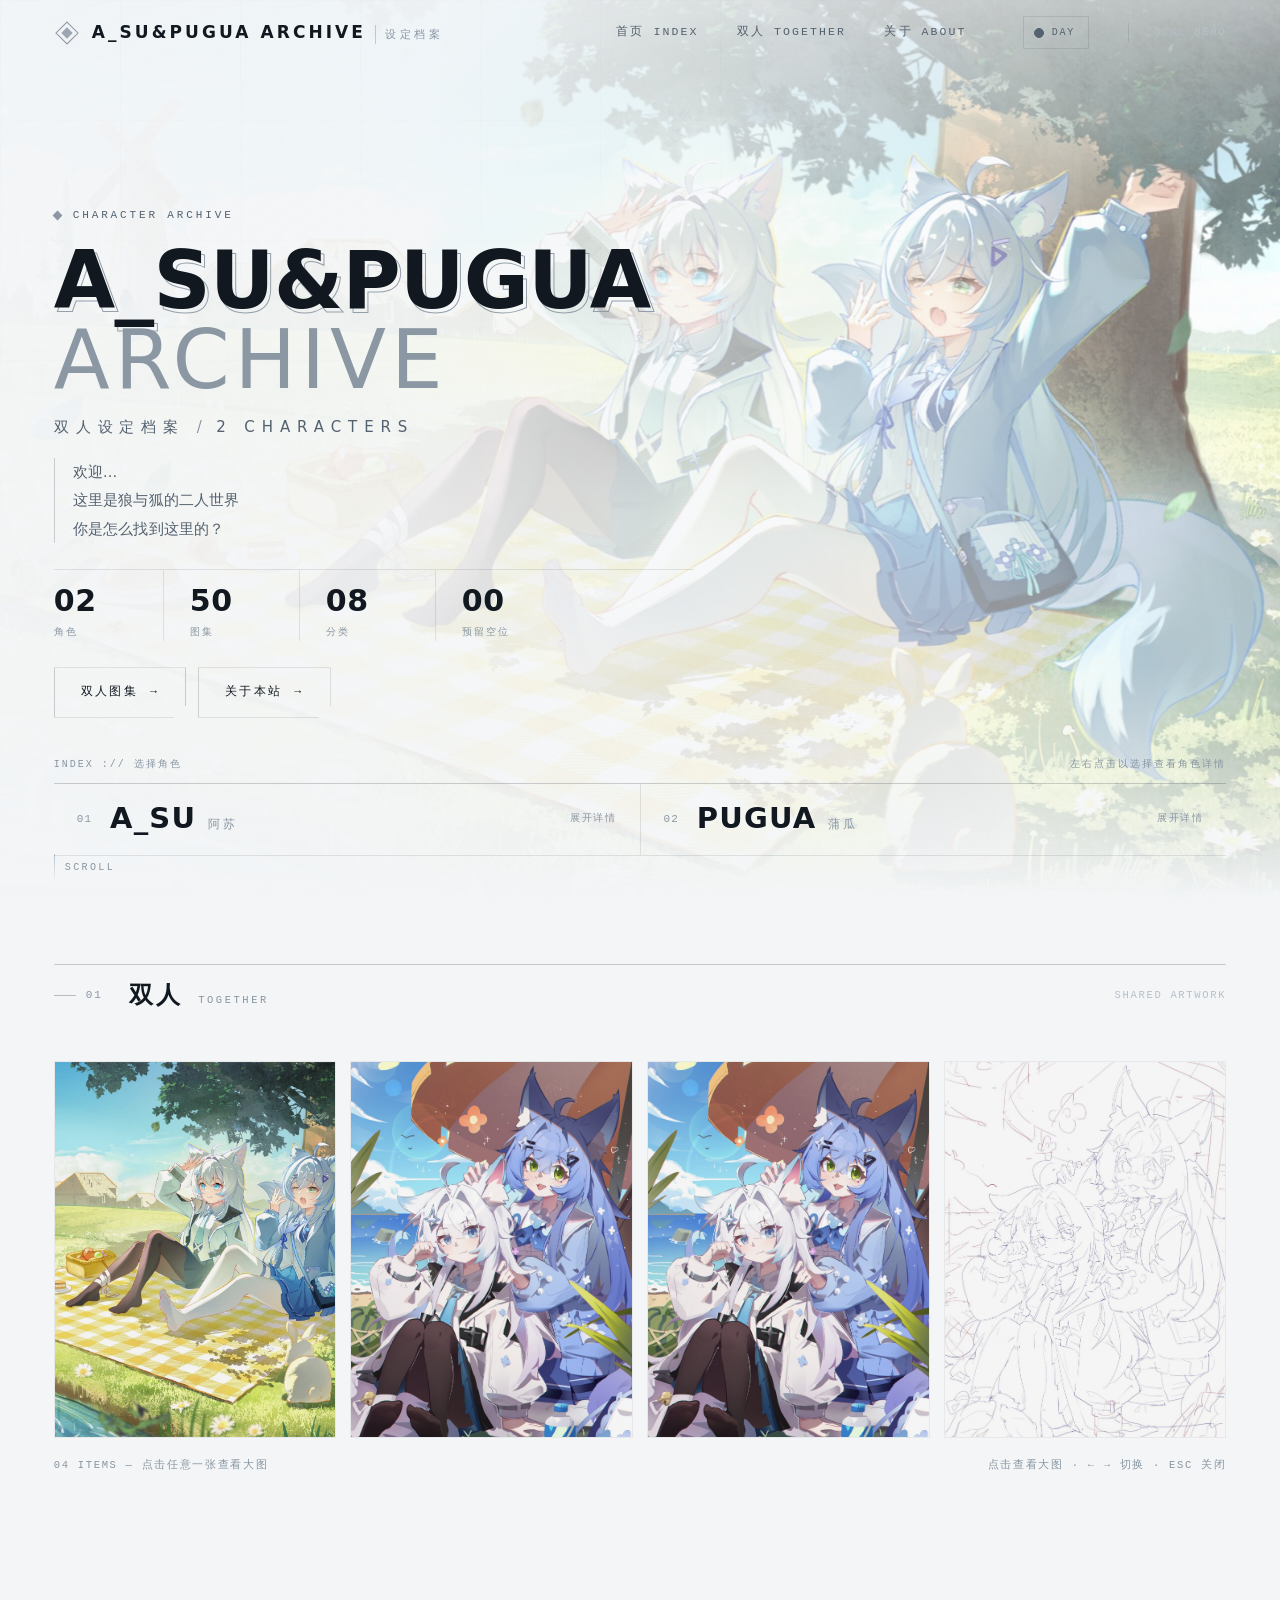
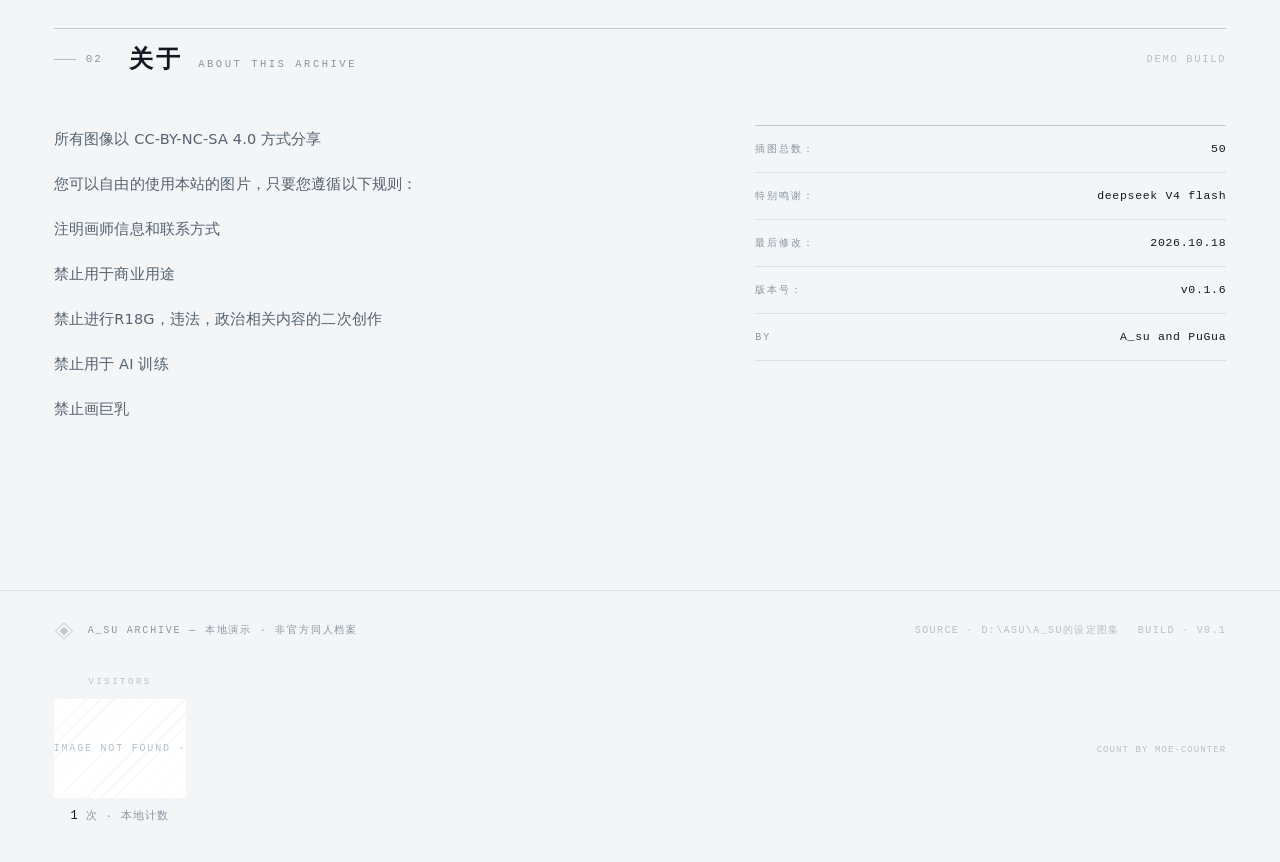
==== commit 39d67012: "feat: 立绘雾感与双人图集分页，关于表改为自由编辑 首页主视觉 - 立绘轮换与照片同款调色，新增每张图的雾感档位（默认 / 浅雾 / 不上雾）与焦点位置 - 换图改为先解码再换层，修复切换闪烁；切" ====
--- a/index.html
+++ b/index.html
@@ -22,20 +22,20 @@
       <path d="M16 9 L23 16 L16 23 L9 16 Z" fill="#ffd400" fill-opacity=".85"/>
     </svg>
     <span class="brand__text">
-      <span class="brand__en">A_SU ARCHIVE</span>
-      <span class="brand__cn">设定档案</span>
+      <span class="brand__en" data-label="brandEn">A_SU ARCHIVE</span>
+      <span class="brand__cn" data-label="brandCn">设定档案</span>
     </span>
   </a>
   <nav class="nav" aria-label="主导航">
-    <a href="#index" data-short="IDX"><span>首页 INDEX</span></a>
-    <a href="#together" data-short="DUO"><span>双人 TOGETHER</span></a>
-    <a href="#about" data-short="ABT"><span>关于 ABOUT</span></a>
+    <a href="#index" data-short="IDX" data-label-short="navShort.home"><span data-label="nav.home">首页 INDEX</span></a>
+    <a href="#together" data-short="DUO" data-label-short="navShort.cur"><span data-label="nav.cur">双人 TOGETHER</span></a>
+    <a href="#about" data-short="ABT" data-label-short="navShort.about"><span data-label="nav.about">关于 ABOUT</span></a>
   </nav>
   <button class="theme-toggle" id="themeToggle" type="button" aria-pressed="false" aria-label="切换到夜晚模式">
     <span class="theme-toggle__dot" aria-hidden="true"></span>
     <span class="theme-toggle__label">DAY</span>
   </button>
-  <div class="topbar__meta">LOCAL DEMO</div>
+  <div class="topbar__meta" data-label="topMeta">LOCAL DEMO</div>
 </header>
 
 <main class="shell">
@@ -64,15 +64,15 @@
       <div class="hero__stats" id="heroStats"></div>
 
       <div class="hero__actions">
-        <a class="btn btn--ghost" href="#together">双人图集 <span class="arw">&rarr;</span></a>
-        <a class="btn btn--ghost" href="#about">关于本站 <span class="arw">&rarr;</span></a>
+        <a class="btn btn--ghost" href="#together"><span data-label="buttons.cur">双人图集</span> <span class="arw">&rarr;</span></a>
+        <a class="btn btn--ghost" href="#about"><span data-label="buttons.about">关于本站</span> <span class="arw">&rarr;</span></a>
       </div>
 
       <!-- 唯一一处索引：两条角色条目 -->
       <div class="duo" id="duo">
         <div class="duo__head">
-          <span>INDEX :// <b>选择角色</b></span>
-          <span id="duoCue">悬停预览 · 点一下展开详情 · 再点一下进入档案</span>
+          <span data-label-html="indexHead">INDEX :// <b>选择角色</b></span>
+          <span id="duoCue" data-label="hints.duo">悬停预览 · 点一下展开详情 · 再点一下进入档案</span>
         </div>
         <div class="duo__row" id="duoRow"></div>
       </div>
@@ -87,13 +87,13 @@
     <div class="wrap">
       <div class="section-head" data-reveal>
         <div class="section-head__idx"><i></i>01</div>
-        <div class="section-head__t"><h2>双人</h2><span>TOGETHER</span></div>
+        <div class="section-head__t"><h2 data-label="heads.cur.cn">双人</h2><span data-label="heads.cur.en">TOGETHER</span></div>
         <div class="section-head__meta">SHARED ARTWORK</div>
       </div>
       <div class="shots" id="shots"></div>
       <div class="shots__more" data-reveal>
         <span id="shotsMore"></span>
-        <span>点击查看大图 · ← → 切换 · ESC 关闭</span>
+        <span data-label="hints.shots">点击查看大图 · ← → 切换 · ESC 关闭</span>
       </div>
     </div>
   </section>
@@ -103,21 +103,11 @@
     <div class="wrap">
       <div class="section-head" data-reveal>
         <div class="section-head__idx"><i></i>02</div>
-        <div class="section-head__t"><h2>关于</h2><span>ABOUT THIS ARCHIVE</span></div>
-        <div class="section-head__meta">DEMO BUILD</div>
+        <div class="section-head__t"><h2 id="aboutTitle">关于</h2><span id="aboutSub">ABOUT THIS ARCHIVE</span></div>
+        <div class="section-head__meta" data-label="aboutMeta">DEMO BUILD</div>
       </div>
       <div class="about">
-        <div class="about__text" data-reveal>
-          <p>全站只有<strong>一处索引</strong>：首页底部那两条角色条目。电脑上鼠标悬停会微微放大，
-             点一下在下面展开详情（左侧角色向左展开、右侧角色向右展开），再点一下进档案。</p>
-          <p>版式照明日方舟官网走：<strong>深色底、细线框、右下切角、等宽大写小标签</strong>，
-             配一个超大英文标题和载入时的 LOADING 百分比。</p>
-          <p>图片来源是 <strong>D:\Asu\A_su的设定图集</strong>。站里用的是缩小压缩过的版本（由
-             <span class="mono">tools/make-assets.ps1</span> 生成），原图一张都没动。</p>
-          <p>两位角色的图都补齐了：阿苏 22 张、蒲瓜 31 张，共 50 张、8 个分类。以后补图时把文件丢进
-             <span class="mono">assets/img/</span>，再到
-             <span class="mono">data.js</span> 的 <span class="mono">images</span> 里加一行就行。</p>
-        </div>
+        <div class="about__text" id="aboutText" data-reveal></div>
         <div class="spec" id="spec" data-reveal style="--d:120ms"></div>
       </div>
     </div>
@@ -129,11 +119,11 @@
         <path d="M16 2.5 L29.5 16 L16 29.5 L2.5 16 Z" fill="none" stroke="#ffd400" stroke-width="1.4"/>
         <path d="M16 9 L23 16 L16 23 L9 16 Z" fill="#ffd400" fill-opacity=".8"/>
       </svg>
-      <span class="foot__t">A_SU ARCHIVE — 本地演示 · 非官方同人档案</span>
+      <span class="foot__t" data-label="footer.tagline">A_SU ARCHIVE — 本地演示 · 非官方同人档案</span>
     </div>
     <div class="foot__r">
-      <span>SOURCE · D:\Asu\A_su的设定图集</span>
-      <span>BUILD · <span id="footVer">v0.1.0-demo</span></span>
+      <span data-label="footer.source">SOURCE · D:\Asu\A_su的设定图集</span>
+      <span><i style="font-style:normal" data-label="footer.build">BUILD ·</i> <span id="footVer">v0.1.0-demo</span></span>
     </div>
   </footer>
 
--- a/assets/css/style.css
+++ b/assets/css/style.css
@@ -438,7 +438,7 @@
   opacity:0; transition:transform .72s var(--ease), opacity .55s var(--ease);
 }
 .duo__detail[data-side="left"] .duo__info{ justify-self:end; padding-left:clamp(16px,2.2vw,28px); transform:translateX(30px); }
-.duo__detail[data-side="right"] .duo__info{ justify-self:start; padding-right:clamp(16px,2.2vw,28px); transform:translateX(-30px); }
+.duo__detail[data-side="right"] .duo__info{ justify-self:start; padding-left:clamp(24px,4vw,64px); padding-right:clamp(16px,2.2vw,28px); transform:translateX(-30px); }
 .duo__detail.is-open .duo__info{ transform:none; opacity:1; }
 .duo__k{
   display:flex; align-items:center; gap:10px;
@@ -1306,7 +1306,8 @@
 .hero__slide{
   position:absolute; inset:0; width:100%; height:100%;
   object-fit:cover; opacity:0;
-  transition:opacity 1.4s var(--ease);
+  transition:opacity 1s var(--ease);
+  will-change:opacity;
 }
 .hero__slide.is-on{ opacity:1; }
 .hero__nav{
@@ -1358,7 +1359,7 @@
   to{ opacity:1; transform:none }
 }
 /* 切换角色：左右刷新覆盖（新内容从切换方向擦进来） */
-.duo__detail.is-switch{ transition:none; }
+.duo__detail.is-switch{ transition:height .32s var(--ease); }
 .duo__detail.is-switch .duo__inner{ animation:none; }
 .duo__detail.is-switch[data-dir="1"] .duo__inner{ animation:duoWipeR .72s var(--ease) both; }
 .duo__detail.is-switch[data-dir="-1"] .duo__inner{ animation:duoWipeL .72s var(--ease) both; }
@@ -1440,4 +1441,180 @@
 .counter__fallback{ font-size:10.5px; letter-spacing:.12em; color:var(--ink-3); }
 .counter__fallback b{ color:var(--ink); font-weight:500; font-size:12px; font-variant-numeric:tabular-nums; }
 .counter__note{ font-family:var(--mono); font-size:9px; letter-spacing:.12em; color:var(--ink-4); }
-@media (max-width:620px){ .counter__img{ width:260px; } }+@media (max-width:620px){ .counter__img{ width:260px; } }
+/* ==========================================================================
+   比例适配：手机 / 平板 / 桌面共用一套结构，只缩比例、不换布局
+   索引条始终左右并排；展开面板始终「插画一侧、文字另一侧」
+   ========================================================================== */
+@media (max-width:820px){
+  /* —— 索引条：恢复左右平分（原来这里被改成了竖排） —— */
+  .duo__row{ flex-direction:row; }
+  .duo__item{ flex-basis:0; }
+  .duo__item + .duo__item{ border-left:1px solid var(--line-2); border-top:0; }
+  .duo__item.is-open{ flex-grow:1.22; }
+
+  /* —— 展开面板：插画仍是绝对定位铺在一侧，文字叠在另一侧 —— */
+  .duo__inner{
+    display:grid; align-items:center;
+    min-height:clamp(260px,56vw,360px);
+  }
+  .duo__detail[data-side="left"] .duo__art,
+  .duo__detail[data-side="right"] .duo__art{
+    position:absolute; top:0; bottom:0; height:auto; min-height:0; width:52%;
+  }
+  .duo__detail[data-side="left"] .duo__art{ left:0; right:auto; }
+  .duo__detail[data-side="right"] .duo__art{ left:auto; right:0; }
+  /* 遮罩按插画宽度算，手机上要提前收干净，否则文字落在还有图的区域 */
+  .duo__detail[data-side="left"] .duo__art{
+    -webkit-mask-image:linear-gradient(90deg,#000 34%,rgba(0,0,0,.55) 60%,transparent 84%);
+    mask-image:linear-gradient(90deg,#000 34%,rgba(0,0,0,.55) 60%,transparent 84%);
+  }
+  .duo__detail[data-side="right"] .duo__art{
+    -webkit-mask-image:linear-gradient(270deg,#000 34%,rgba(0,0,0,.55) 60%,transparent 84%);
+    mask-image:linear-gradient(270deg,#000 34%,rgba(0,0,0,.55) 60%,transparent 84%);
+  }
+  .duo__detail[data-side="left"] .duo__art img{ object-position:38% 22%; }
+  .duo__detail[data-side="right"] .duo__art img{ object-position:30% 30%; }
+
+  .duo__info,
+  .duo__detail[data-side="left"] .duo__info,
+  .duo__detail[data-side="right"] .duo__info{
+    width:58%; order:0;
+    padding:clamp(16px,3.6vw,26px) 0;
+  }
+  .duo__detail[data-side="left"] .duo__info{
+    justify-self:end; padding-left:14px; transform:translateX(16px);
+  }
+  .duo__detail[data-side="right"] .duo__info{
+    justify-self:start; padding-right:14px; transform:translateX(-16px);
+  }
+  .duo__detail.is-open .duo__info{ transform:none; }
+
+  .duo__latin{ font-size:clamp(26px,6.6vw,36px); margin-top:10px; }
+  .duo__meta{ font-size:9.5px; letter-spacing:.14em; margin-top:7px; }
+  .duo__tags{ gap:5px; margin-top:10px; }
+  .duo__lead{ font-size:12.5px; line-height:1.75; max-width:none; -webkit-line-clamp:4; margin-top:10px; }
+  .duo__stats{ gap:6px 14px; font-size:9px; margin-top:11px; }
+  .duo__cta{ margin-top:13px; }
+  .duo__cta .btn{ padding:9px 14px; font-size:9.5px; }
+
+  /* 手机上没有悬停，底部的滚动提示会盖住索引条 */
+  .hero__cue{ display:none; }
+
+  /* 详情页展示位底部的说明压在插画上，垫一层底 */
+  .plate__foot{
+    left:10px; right:10px; bottom:10px; padding:6px 10px;
+    background:color-mix(in srgb, var(--bg) 86%, transparent);
+    -webkit-backdrop-filter:blur(6px); backdrop-filter:blur(6px);
+  }
+}
+
+/* 更窄：顶栏与索引条按比例继续缩，但左右并排不变 */
+@media (max-width:620px){
+  .topbar{ height:58px; gap:10px; padding-inline:14px; }
+  .brand{ gap:9px; }
+  .brand__mark{ width:20px; height:20px; }
+  .brand__en{ font-size:12.5px; letter-spacing:.12em; }
+  .brand__cn{ display:none; }
+  .nav{ gap:12px; }
+  .nav a{ font-size:10.5px; letter-spacing:.1em; gap:6px; }
+  .theme-toggle{ padding:6px 8px; margin-left:0; }
+  .theme-toggle__label{ display:none; }
+
+  .hero{ padding-top:100px; }
+  body[data-theme] .hero__title-l1{ font-size:clamp(30px,10vw,44px); }
+  .hero__stat b{ font-size:22px; }
+  .hero__stat span{ font-size:9px; }
+
+  .duo__item{ padding:12px 10px; gap:8px; }
+  .duo__no{ font-size:10px; }
+  .duo__k{ font-size:9px; letter-spacing:.14em; white-space:nowrap; }
+  .duo__k i{ width:14px; }
+  .duo__name{ font-size:clamp(15px,4.4vw,20px); }
+  .duo__cn{ font-size:10px; letter-spacing:.14em; }
+  .duo__cue{ font-size:8.5px; letter-spacing:.06em; }
+}
+
+@media (max-width:400px){
+  /* 再窄就把中文名让出去，保证两条仍然并排不换行 */
+  .duo__cn{ display:none; }
+  .duo__cue{ font-size:8px; letter-spacing:.02em; }
+  .brand__en{ font-size:10.5px; letter-spacing:.04em; }
+  .brand__mark{ width:17px; height:17px; }
+  .nav{ gap:9px; }
+  .nav a{ font-size:9.5px; letter-spacing:.06em; }
+}
+/* ==========================================================================
+   本轮修复：轮换立绘 / 手机切换键位置 / 换行符
+   ========================================================================== */
+
+/* 立绘：完整显示、贴右下角，比整屏小一档；
+   压暗只作用在立绘图片自己身上，不动压暗层（那层盖的是整页） */
+.hero__slide[data-kind="art"]{ object-fit:cover; }
+
+@media (min-width:821px){
+  .hero__slide[data-kind="art"]{
+    object-fit:contain;
+    object-position:96% 100%;   /* 右边 + 底边对齐 */
+    transform:scale(.94) translateX(1.5%);
+    transform-origin:96% 100%;
+  }
+  /* 立绘是线稿感很强的图，比照片「实」；补一层雾感（提亮 + 降对比 + 极轻模糊），
+     观感向照片那两张靠，同时不会把整页压暗 */
+  body[data-theme="day"] .hero__slide[data-kind="art"]{
+    filter:saturate(.68) brightness(1.12) contrast(.95) blur(.3px);
+  }
+  /* 每张图可单独调雾感：soft = 浅一档，none = 不上雾 */
+  body[data-theme="day"] .hero__slide[data-kind="art"][data-tone="soft"]{
+    filter:saturate(.74) brightness(1.09) contrast(.98) blur(.2px);
+  }
+  body[data-theme="day"] .hero__slide[data-kind="art"][data-tone="none"]{
+    filter:saturate(.84) brightness(1.06) contrast(1.03);
+  }
+  body[data-theme="night"] .hero__slide[data-kind="art"][data-tone="none"]{
+    filter:saturate(.62) brightness(.74) contrast(1);
+  }
+  body[data-theme="night"] .hero__slide[data-kind="art"]{
+    filter:saturate(.58) brightness(.68) contrast(.95) blur(.4px);
+  }
+}
+
+/* 换行符：段落里的 \n 要真的换行 */
+.hero__lead, .dh__lead, .duo__lead, #aboutText p, .plate__foot, .gitem__cap{ white-space:pre-line; }
+
+/* 手机端：轮换按钮常驻在主视觉右上角，不再压在索引条上 */
+@media (max-width:820px){
+  .hero__nav{
+    top:64px; bottom:auto; right:14px;
+    opacity:1; gap:6px;
+  }
+  .hero__arrow{ width:38px; height:38px; font-size:16px; }
+  .hero__dots{ display:none; }
+}
+/* 档案表：每行保留自己的底线，只把整块和下一个区块拉开距离。
+   之前删掉了最后两行的线，1 列布局（≤1180px）下「体重」「生日」之间会缺一条，看着像并到一起 */
+#dossierGrid{ padding-bottom:clamp(10px,1.8vw,20px); }
+/* 切换角色时面板高度会变，禁掉滚动锚定，避免浏览器为“补偿”而把视口推一下（上下跳） */
+.duo__detail{ overflow-anchor:none; }
+.duo__inner{ overflow-anchor:none; }
+
+/* 双人图集分页条 */
+.shots__pager{
+  display:flex; align-items:center; gap:6px; justify-content:flex-end;
+  margin-top:clamp(10px,1.6vw,18px); flex-wrap:wrap;
+}
+.shots__pager[hidden]{ display:none; }
+.shots__pager .pg{
+  font-family:var(--mono); font-size:11px; letter-spacing:.14em;
+  min-width:34px; height:30px; padding:0 9px; cursor:pointer;
+  color:var(--ink-2); background:transparent;
+  border:1px solid var(--line-2); border-radius:0;
+  transition:color .25s, border-color .25s, background .25s;
+}
+.shots__pager .pg:hover:not(:disabled){ color:var(--ink); border-color:var(--line-3); }
+.shots__pager .pg.is-on{ color:var(--bg); background:var(--ink); border-color:var(--ink); }
+.shots__pager .pg:disabled{ opacity:.32; cursor:default; }
+.shots__pgnum{
+  font-family:var(--mono); font-size:10px; letter-spacing:.2em;
+  color:var(--ink-3); margin-left:8px;
+}
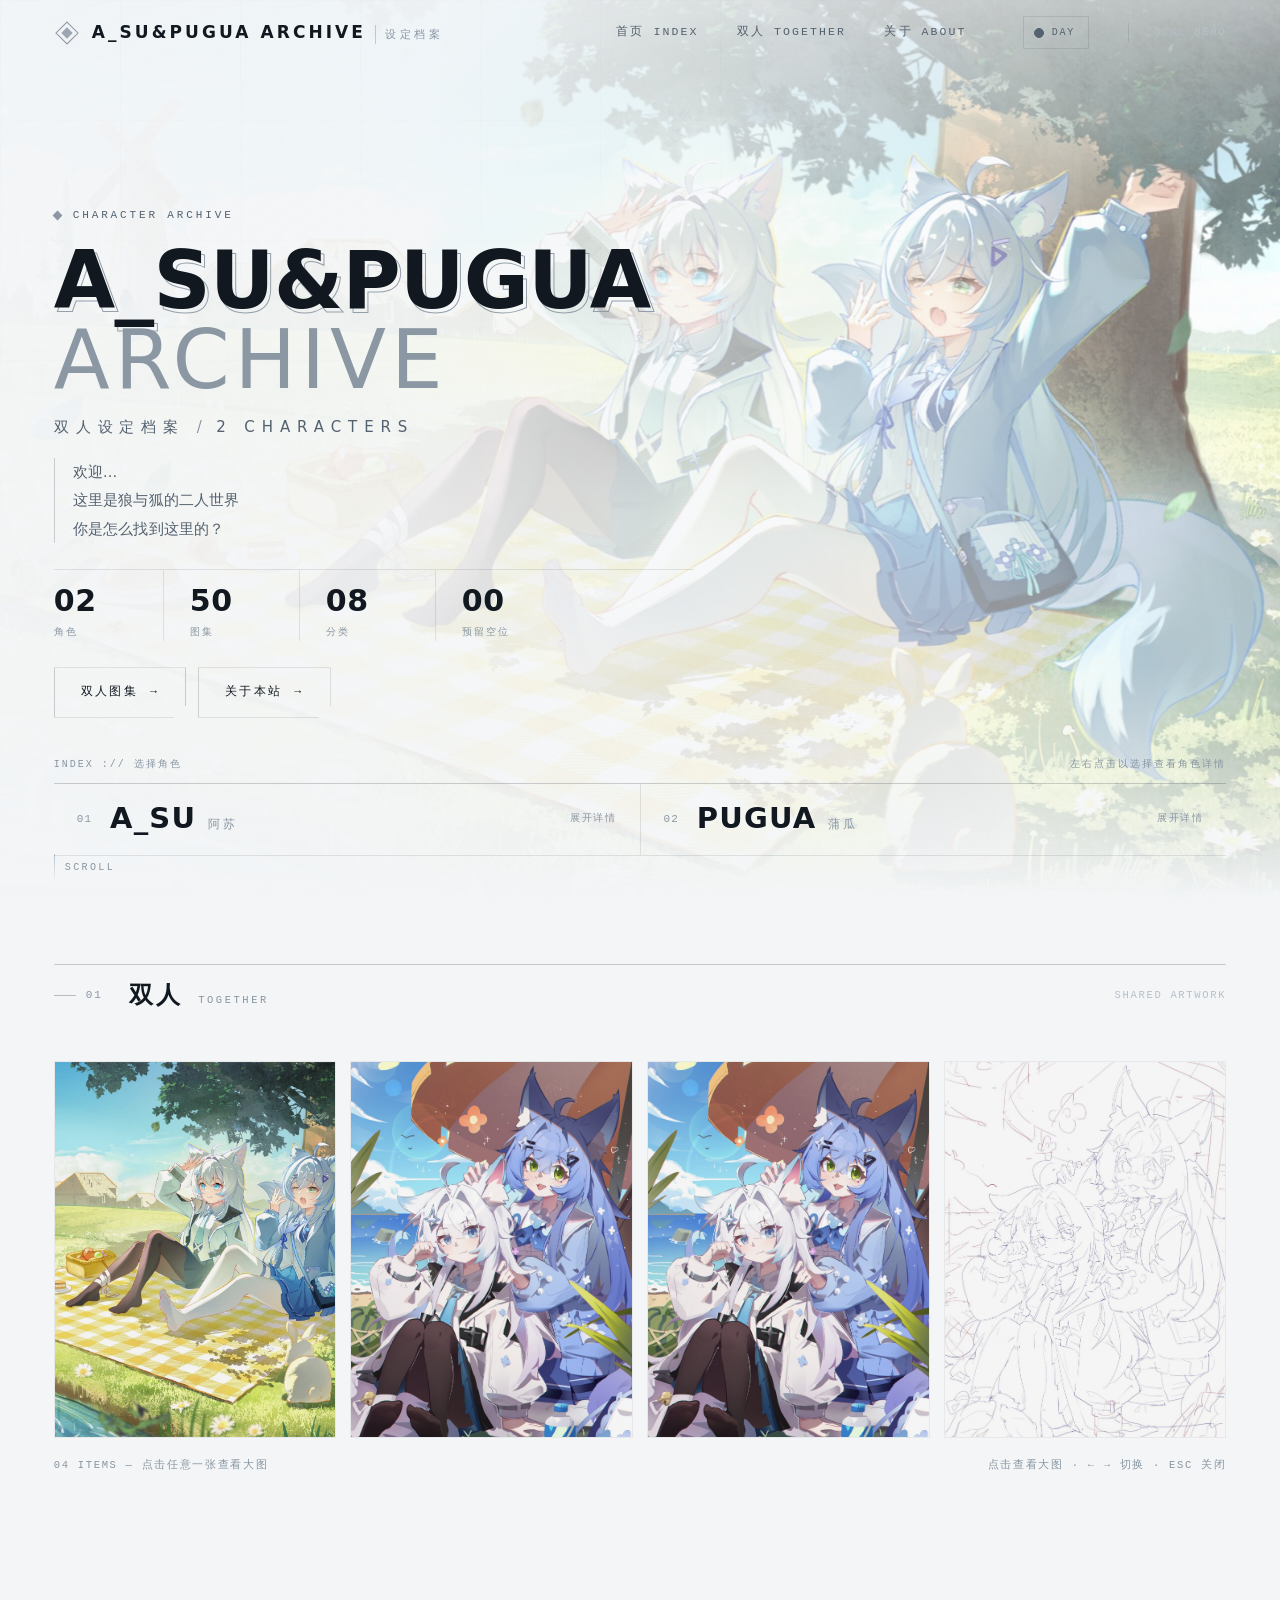
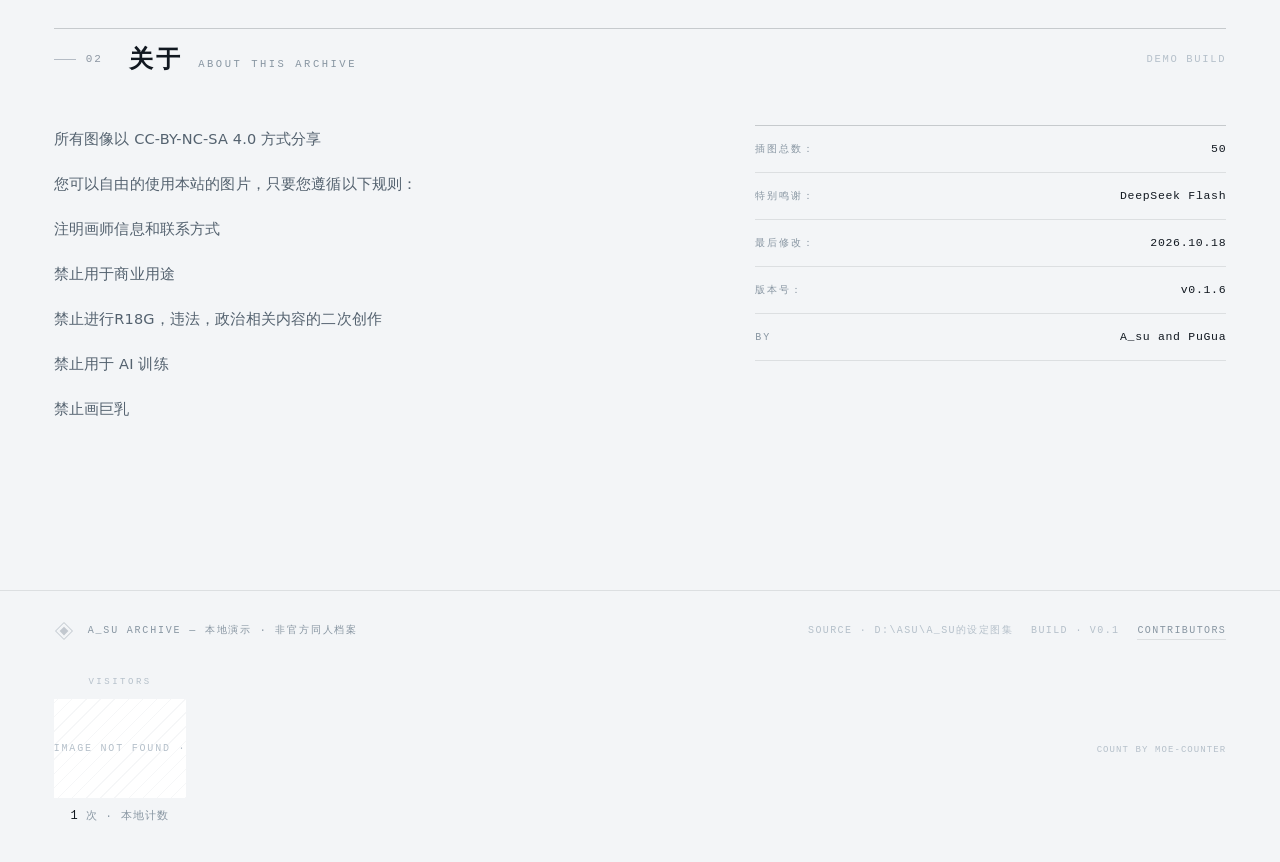
==== commit 65697053: "feat: 画廊改为文件夹驱动，新增多图角标 - 画廊图片统一放到 assets/img/gallery/{together,a-su,pugua}/   直接放的图片逐张显示；一层子文件夹 = 一个" ====
--- a/index.html
+++ b/index.html
@@ -8,7 +8,7 @@
 <title>A_SU ARCHIVE · 双人设定档案</title>
 <meta name="description" content="A_su 与 蒲瓜 的双人设定图集档案站 —— 本地演示。">
 <link rel="icon" href="assets/favicon.svg" type="image/svg+xml">
-<link rel="preload" as="image" href="assets/img/together-picnic.jpg">
+
 <link rel="stylesheet" href="assets/css/style.css">
 </head>
 <body data-page="index">
@@ -124,6 +124,7 @@
     <div class="foot__r">
       <span data-label="footer.source">SOURCE · D:\Asu\A_su的设定图集</span>
       <span><i style="font-style:normal" data-label="footer.build">BUILD ·</i> <span id="footVer">v0.1.0-demo</span></span>
+        <span class="foot__credit"><a href="https://github.com/2428591372asu-cpu/asu-archive/blob/main/CONTRIBUTORS.md" target="_blank" rel="noopener" data-label="footer.credit">CONTRIBUTORS</a></span>
     </div>
   </footer>
 
@@ -145,6 +146,7 @@
   </p>
 </noscript>
 
+<script src="assets/js/gallery-index.js"></script>
 <script src="assets/js/data.js"></script>
 <script src="assets/js/site.js"></script>
 </body>
--- a/assets/css/style.css
+++ b/assets/css/style.css
@@ -1618,3 +1618,20 @@
   font-family:var(--mono); font-size:10px; letter-spacing:.2em;
   color:var(--ink-3); margin-left:8px;
 }
+
+/* 系列角标：文件夹里有子文件夹时，封面右上角显示 ×NN */
+.gitem, .shot{ position:relative; }
+.gitem__count{
+  position:absolute; top:8px; right:8px; z-index:3;
+  display:inline-flex; align-items:center; gap:4px;
+  font-family:var(--mono); font-size:10px; line-height:1; letter-spacing:.06em;
+  padding:4px 6px; color:var(--bg); background:var(--ink); pointer-events:none;
+  box-shadow:0 1px 0 rgba(0,0,0,.18);
+}
+.gitem__count svg{ display:block; opacity:.9; }
+.gitem__count b{ font-weight:400; }
+.foot__credit a{
+  color:var(--ink-3); border-bottom:1px solid var(--line-2);
+  transition:color .25s, border-color .25s;
+}
+.foot__credit a:hover{ color:var(--ink); border-color:var(--ink-3); }
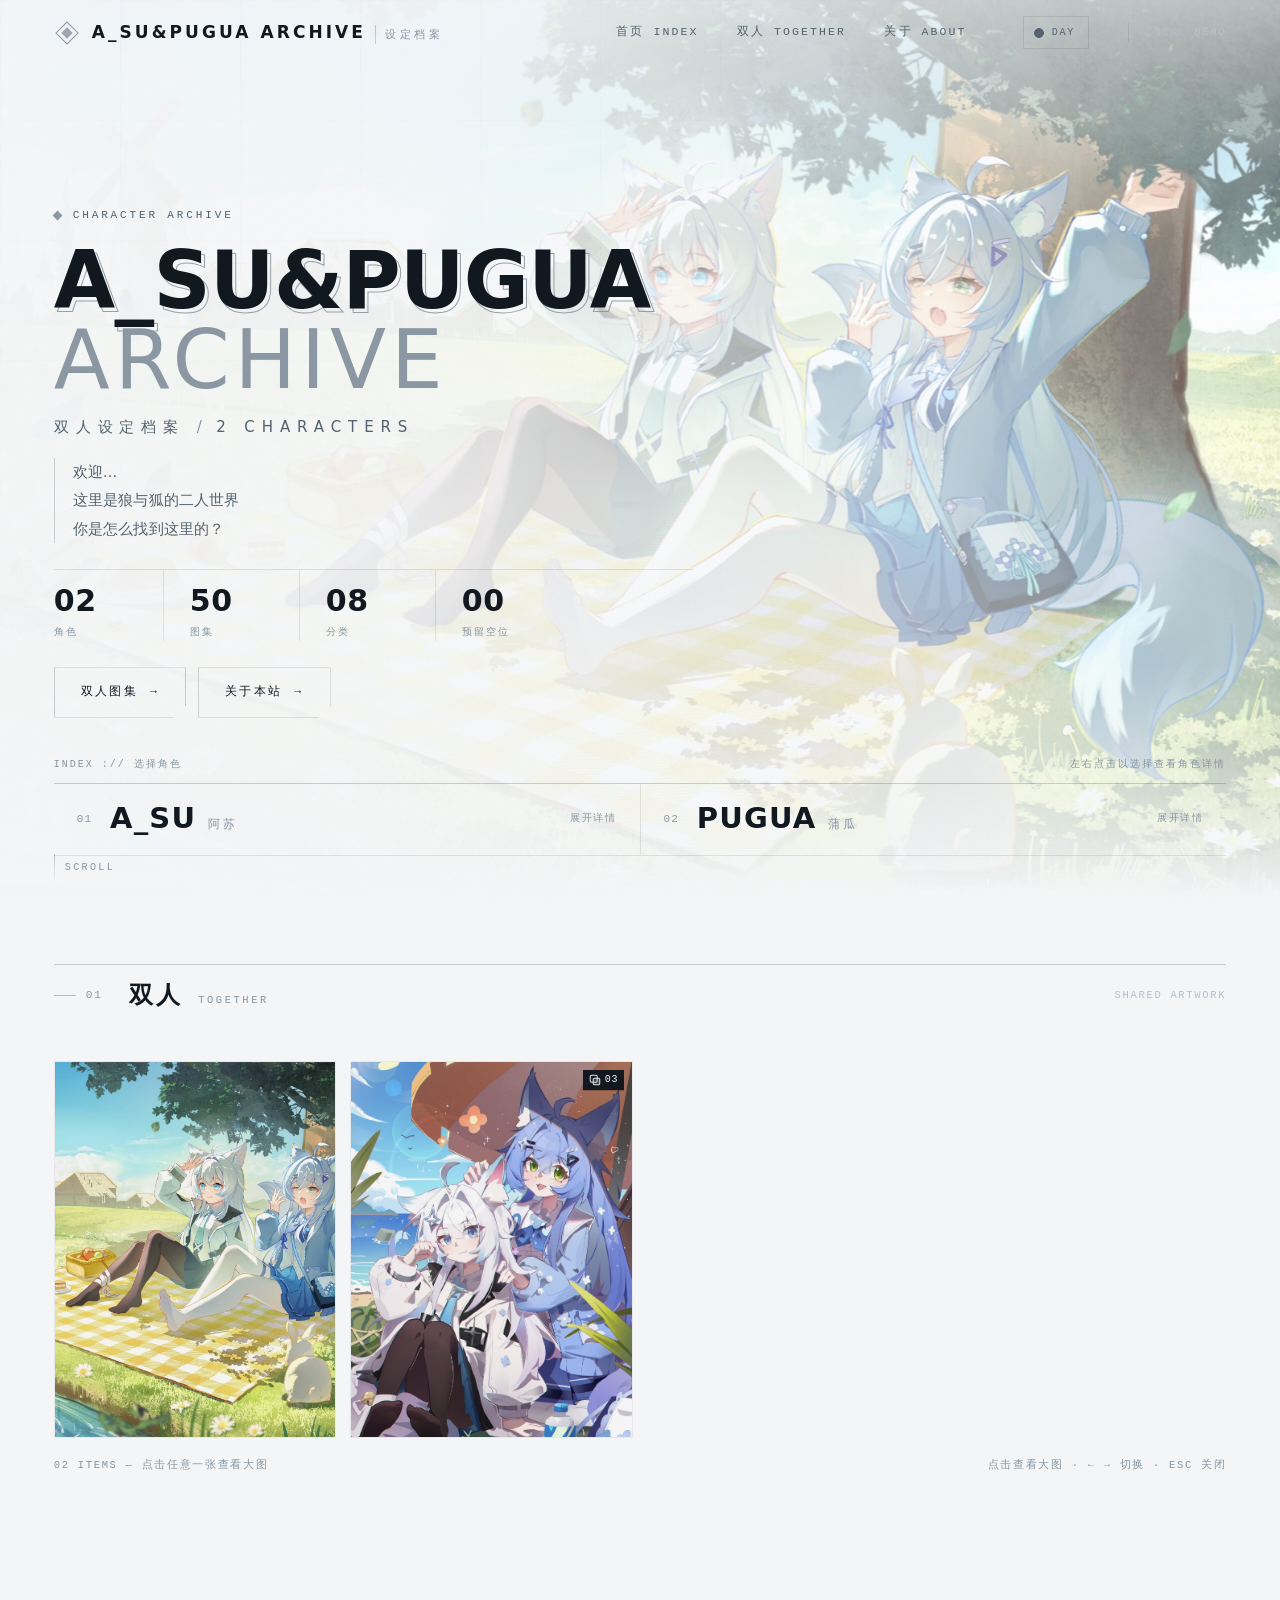
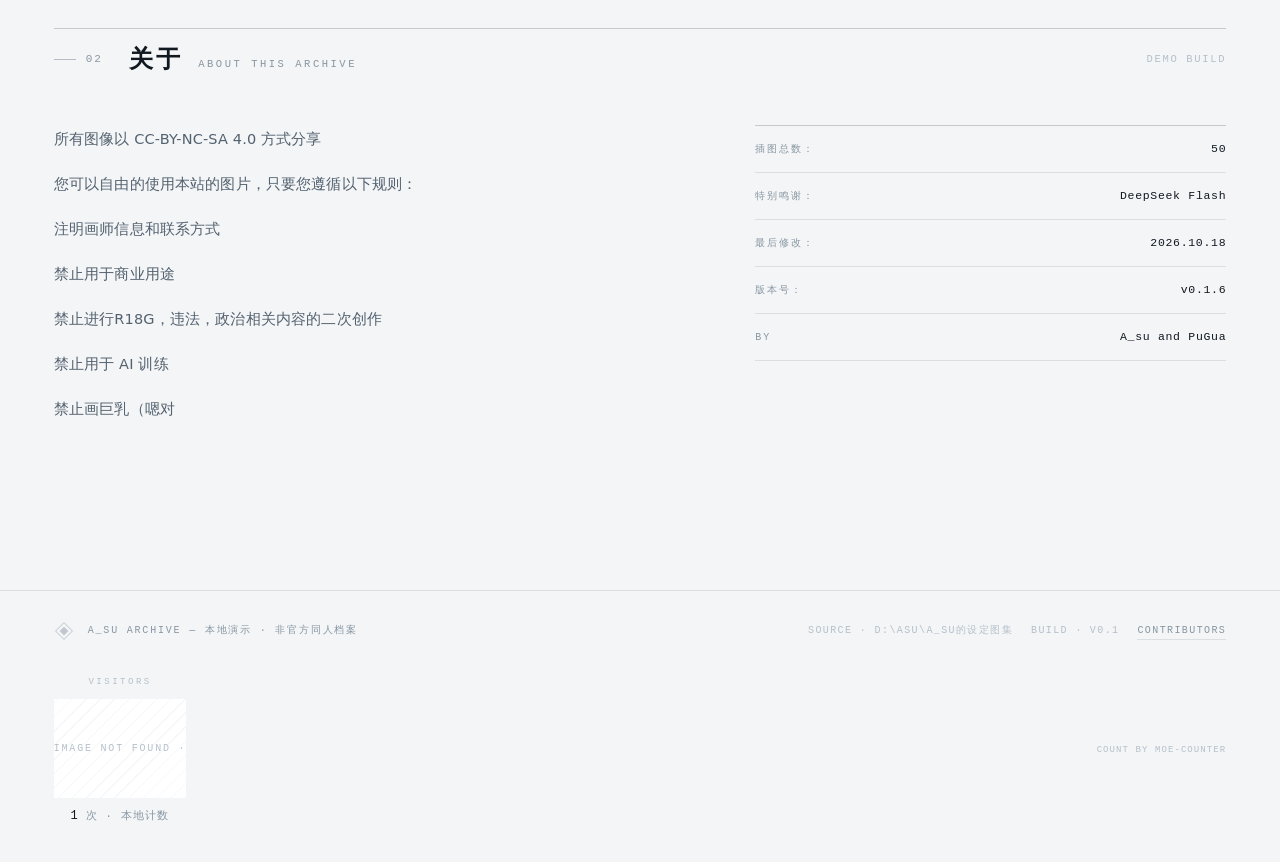
==== commit 9b998cdd: "加了点小彩蛋..." ====
--- a/index.html
+++ b/index.html
@@ -10,6 +10,7 @@
 <link rel="icon" href="assets/favicon.svg" type="image/svg+xml">
 
 <link rel="stylesheet" href="assets/css/style.css">
+<link rel="stylesheet" href="assets/css/themes/scifi.css">
 </head>
 <body data-page="index">
 
@@ -35,6 +36,10 @@
     <span class="theme-toggle__dot" aria-hidden="true"></span>
     <span class="theme-toggle__label">DAY</span>
   </button>
+  <button class="skin-toggle" id="skinToggle" type="button" aria-pressed="false" aria-label="切换到星域主题">
+      <span class="skin-toggle__ring" aria-hidden="true"></span>
+      <span class="skin-toggle__label">星域</span>
+    </button>
   <div class="topbar__meta" data-label="topMeta">LOCAL DEMO</div>
 </header>
 
@@ -149,5 +154,6 @@
 <script src="assets/js/gallery-index.js"></script>
 <script src="assets/js/data.js"></script>
 <script src="assets/js/site.js"></script>
+<script src="assets/js/themes/atmosphere.js"></script>
 </body>
 </html>
--- a/assets/css/style.css
+++ b/assets/css/style.css
@@ -1634,4 +1634,11 @@
   color:var(--ink-3); border-bottom:1px solid var(--line-2);
   transition:color .25s, border-color .25s;
 }
-.foot__credit a:hover{ color:var(--ink); border-color:var(--ink-3); }+.foot__credit a:hover{ color:var(--ink); border-color:var(--ink-3); }
+
+/* 手机端：横向图（宽>高）裁切时焦点靠右，避免只看到中间一段 */
+@media (max-width:820px){
+  /* 横向图裁切时焦点移到右侧，否则只看到画面中间一段 */
+  .duo__detail[data-side="left"] .duo__art img.is-wide{ object-position:82% 50%; }
+  .duo__detail[data-side="right"] .duo__art img.is-wide{ object-position:78% 50%; }
+}
--- a/assets/css/themes/scifi.css
+++ b/assets/css/themes/scifi.css
@@ -0,0 +1,618 @@
+/* ==========================================================================
+   A_SU ARCHIVE — 星域主题（SCI-FI / DEEP-SPACE ARCHIVE）
+   --------------------------------------------------------------------------
+   这是一层独立的主题皮肤：body[data-theme="scifi"]。
+   基础配色复用 style.css 的设计 token，所以全站组件自动跟随；
+   这个文件只叠加「科幻层」：HUD 细线、3D 环体、全息质感、星域氛围。
+   组件规则一律加 body[data-theme="scifi"] 前缀，不影响白天/夜晚。
+   ========================================================================== */
+
+/* ---------- 1. tokens ---------- */
+body[data-theme="scifi"]{
+  --bg:        #04070c;
+  --bg-2:      #060b12;
+  --panel:     #0a111a;
+  --panel-2:   #0d1622;
+
+  --line:      rgba(122,190,232,.30);
+  --line-2:    rgba(122,190,232,.13);
+  --line-3:    rgba(122,190,232,.055);
+
+  --ink:       #e6f1fb;
+  --ink-2:     #9fb4c8;
+  --ink-3:     #6a8299;
+  --ink-4:     #43586c;
+
+  --accent:    #4fd8ff;
+  --accent-pale:#0b2a3a;
+  --accent-2:  rgba(79,216,255,.14);
+  --accent-ink:#02121a;
+
+  /* 主题私有：HUD 线与玻璃面 */
+  --hud:       rgba(79,216,255,.55);
+  --hud-dim:   rgba(79,216,255,.22);
+  --glass:     rgba(8,16,26,.58);
+  --glow:      0 0 24px rgba(79,216,255,.18);
+  --tilt:      0deg;
+  color-scheme: dark;
+}
+
+/* ---------- 2. 大气层：网格 / 地平线 / 扫描线 ---------- */
+body[data-theme="scifi"]::before{
+  content:""; position:fixed; inset:0; z-index:0; pointer-events:none;
+  background-image:
+    linear-gradient(to right, rgba(122,190,232,.05) 1px, transparent 1px),
+    linear-gradient(to bottom, rgba(122,190,232,.05) 1px, transparent 1px);
+  background-size:88px 88px;
+  mask-image:radial-gradient(ellipse 130% 92% at 50% -10%, #000 20%, transparent 76%);
+  -webkit-mask-image:radial-gradient(ellipse 130% 92% at 50% -10%, #000 20%, transparent 76%);
+}
+body[data-theme="scifi"]::after{
+  content:""; position:fixed; inset:0; z-index:0; pointer-events:none;
+  background:
+    radial-gradient(ellipse 90% 46% at 50% 104%, rgba(79,216,255,.10), transparent 70%),
+    repeating-linear-gradient(0deg, rgba(160,220,255,.016) 0 1px, transparent 1px 3px);
+}
+
+/* 星空画布 + 渐晕（由 atmosphere.js 注入） */
+.sf-stars{
+  position:fixed; inset:0; width:100%; height:100%;
+  z-index:1; pointer-events:none;
+  /* 和大图做 screen 叠加：星点压在图之上、文字之下 */
+  mix-blend-mode:screen;
+  opacity:0; transition:opacity 1.2s var(--ease);
+}
+body[data-theme="scifi"] .sf-stars{ opacity:1; }
+body[data-theme="night"] .sf-stars{ opacity:.5; }
+
+.sf-vignette{
+  position:fixed; inset:0; z-index:1; pointer-events:none;
+  background:radial-gradient(ellipse 78% 66% at 50% 42%, transparent 42%, rgba(0,4,8,.62) 100%);
+  opacity:0; transition:opacity 1s var(--ease);
+}
+body[data-theme="scifi"] .sf-vignette{ opacity:1; }
+
+/* 缓慢横扫的一道扫描线（很淡，只做气氛） */
+.sf-sweep{
+  position:fixed; left:0; right:0; height:34vh; top:-34vh; z-index:1; pointer-events:none;
+  background:linear-gradient(180deg, transparent, rgba(79,216,255,.045) 62%, rgba(79,216,255,.11) 88%, transparent);
+  opacity:0;
+}
+body[data-theme="scifi"] .sf-sweep{ opacity:1; animation:sfSweep 26s linear infinite; }
+@keyframes sfSweep{
+  0%{ transform:translateY(0); }
+  100%{ transform:translateY(150vh); }
+}
+
+/* 内容层压在氛围之上 */
+body[data-theme="scifi"] .wrap,
+body[data-theme="scifi"] .topbar,
+body[data-theme="scifi"] .foot{ position:relative; z-index:2; }
+
+/* ---------- 3. 排版：更冷、更技术 ---------- */
+body[data-theme="scifi"] .label,
+body[data-theme="scifi"] .brand__cn,
+body[data-theme="scifi"] .duo__head,
+body[data-theme="scifi"] .section-head__meta,
+body[data-theme="scifi"] .hero__cue,
+body[data-theme="scifi"] .shots__more{
+  letter-spacing:.3em; color:var(--ink-3);
+}
+body[data-theme="scifi"] .dh__latin,
+body[data-theme="scifi"] .hero__title-l1,
+body[data-theme="scifi"] .hero__title-l2,
+body[data-theme="scifi"] .duo__latin{
+  text-shadow:
+    1px 1px 0 rgba(8,9,11,.9),
+    2px 2px 0 rgba(79,216,255,.26),
+    4px 4px 0 rgba(243,245,247,.06);
+}
+/* 大字背后的描边层：改成冷光细描 */
+body[data-theme="scifi"] .t-off::before{
+  -webkit-text-stroke:1px rgba(79,216,255,.42);
+  transform:translate(.05em,.055em);
+  opacity:.55;
+}
+
+/* ---------- 4. 顶栏：玻璃 + 底线光 ---------- */
+body[data-theme="scifi"] .topbar{
+  background:linear-gradient(180deg, rgba(4,8,14,.92), rgba(4,8,14,.55));
+  border-bottom:1px solid var(--line-2);
+  -webkit-backdrop-filter:blur(14px) saturate(1.4);
+  backdrop-filter:blur(14px) saturate(1.4);
+}
+body[data-theme="scifi"] .topbar::after{
+  content:""; position:absolute; left:0; right:0; bottom:-1px; height:1px;
+  background:linear-gradient(90deg, transparent, var(--hud) 22%, var(--hud) 78%, transparent);
+  opacity:.5;
+}
+body[data-theme="scifi"] .brand__mark path:first-child{ stroke:var(--accent); filter:drop-shadow(0 0 6px rgba(79,216,255,.5)); }
+body[data-theme="scifi"] .brand__mark path:last-child{ fill:var(--accent); }
+body[data-theme="scifi"] .brand__en{ letter-spacing:.2em; }
+
+/* 顶栏导航：悬停出现一道短光 */
+body[data-theme="scifi"] .topnav a{ position:relative; }
+body[data-theme="scifi"] .topnav a::after{
+  content:""; position:absolute; left:0; right:0; bottom:-6px; height:1px;
+  background:var(--accent); transform:scaleX(0); transform-origin:left;
+  transition:transform .45s var(--ease);
+}
+body[data-theme="scifi"] .topnav a:hover::after{ transform:scaleX(1); }
+
+/* ---------- 5. 主题切换按钮（新增的那一个） ---------- */
+.skin-toggle{
+  display:inline-flex; align-items:center; gap:8px; white-space:nowrap; flex:none;
+  height:30px; padding:0 11px; margin-left:8px;
+  border:1px solid var(--line-2); border-radius:2px;
+  font-family:var(--mono); font-size:10px; letter-spacing:.22em; text-transform:uppercase;
+  color:var(--ink-3); background:transparent;
+  transition:color .35s var(--ease), border-color .35s var(--ease), background .35s;
+}
+.skin-toggle:hover{ color:var(--ink); border-color:var(--line); }
+.skin-toggle__ring{
+  width:10px; height:10px; position:relative; flex:none;
+  border:1px solid currentColor; border-radius:50%;
+  opacity:.85;
+}
+.skin-toggle__ring::before{
+  content:""; position:absolute; inset:-3px; border:1px solid currentColor;
+  border-radius:50%; opacity:.34;
+  transform:rotate(28deg) skewX(24deg);
+}
+.skin-toggle__ring::after{
+  content:""; position:absolute; left:50%; top:50%; width:2px; height:2px; margin:-1px 0 0 -1px;
+  background:currentColor; border-radius:50%;
+}
+body[data-theme="scifi"] .skin-toggle{
+  color:var(--accent); border-color:var(--hud-dim); background:rgba(79,216,255,.07);
+  box-shadow:0 0 0 1px rgba(79,216,255,.10), 0 0 18px rgba(79,216,255,.14) inset;
+}
+body[data-theme="scifi"] .skin-toggle__ring{ animation:sfRing 9s linear infinite; }
+body[data-theme="scifi"] .skin-toggle__ring::before{ animation:sfRing 6s linear infinite reverse; }
+@keyframes sfRing{ to{ transform:rotate(360deg); } }
+
+/* 黑白天按钮在星域里也换成细玻璃 */
+body[data-theme="scifi"] .theme-toggle{
+  border-color:var(--line-2);
+  background:rgba(122,190,232,.05);
+}
+
+/* ---------- 6. HUD 角标：给主要区块加四角括号 ---------- */
+body[data-theme="scifi"] .section::before,
+body[data-theme="scifi"] .hero::before{
+  content:""; position:absolute; inset:10px clamp(10px,2vw,26px); pointer-events:none;
+  background:
+    linear-gradient(var(--hud-dim),var(--hud-dim)) left top / 14px 1px no-repeat,
+    linear-gradient(var(--hud-dim),var(--hud-dim)) left top / 1px 14px no-repeat,
+    linear-gradient(var(--hud-dim),var(--hud-dim)) right top / 14px 1px no-repeat,
+    linear-gradient(var(--hud-dim),var(--hud-dim)) right top / 1px 14px no-repeat,
+    linear-gradient(var(--hud-dim),var(--hud-dim)) left bottom / 14px 1px no-repeat,
+    linear-gradient(var(--hud-dim),var(--hud-dim)) left bottom / 1px 14px no-repeat,
+    linear-gradient(var(--hud-dim),var(--hud-dim)) right bottom / 14px 1px no-repeat,
+    linear-gradient(var(--hud-dim),var(--hud-dim)) right bottom / 1px 14px no-repeat;
+  opacity:.85;
+}
+body[data-theme="scifi"] .section,
+body[data-theme="scifi"] .hero{ position:relative; }
+
+/* 分区标题：细线 + 流动光段 + 菱形 */
+body[data-theme="scifi"] .section-head{ border-top-color:var(--line-2); position:relative; overflow:hidden; }
+body[data-theme="scifi"] .section-head::after{
+  content:""; position:absolute; top:0; left:-30%; width:30%; height:1px;
+  background:linear-gradient(90deg, transparent, var(--accent), transparent);
+  animation:sfTravel 7.5s linear infinite;
+}
+@keyframes sfTravel{
+  0%{ left:-30%; }
+  100%{ left:100%; }
+}
+body[data-theme="scifi"] .section-head__t h2{
+  font-weight:600; letter-spacing:.02em;
+}
+body[data-theme="scifi"] .section-head__t span{
+  color:var(--accent); opacity:.72; letter-spacing:.34em;
+}
+
+/* ---------- 7. 按钮 / 标签 ---------- */
+body[data-theme="scifi"] .btn{
+  border-color:var(--line-2); background:rgba(122,190,232,.04);
+  letter-spacing:.16em;
+  transition:color .35s, border-color .35s, box-shadow .35s, background .35s;
+}
+body[data-theme="scifi"] .btn:hover{
+  color:var(--accent-ink); background:var(--accent); border-color:var(--accent);
+  box-shadow:0 0 26px rgba(79,216,255,.30);
+}
+body[data-theme="scifi"] .btn--ghost:hover{
+  color:var(--accent); background:rgba(79,216,255,.08); border-color:var(--hud);
+}
+body[data-theme="scifi"] .tag,
+body[data-theme="scifi"] .chip{
+  background:rgba(122,190,232,.05); border-color:var(--line-2); color:var(--ink-2);
+}
+body[data-theme="scifi"] .chip:hover{ color:var(--ink); border-color:var(--line); }
+body[data-theme="scifi"] .chip.is-on{
+  background:rgba(79,216,255,.16); border-color:var(--hud); color:var(--accent);
+  box-shadow:0 0 18px rgba(79,216,255,.18) inset;
+}
+body[data-theme="scifi"] .chip.is-on em{ color:rgba(79,216,255,.72); }
+body[data-theme="scifi"] .chip.is-on .rhombus{ background:var(--accent); }
+
+/* ---------- 8. Hero：全息立绘 + 3D 环体 ---------- */
+body[data-theme="scifi"] .hero__bg img{
+  filter:saturate(.92) brightness(.92) contrast(1.04);
+}
+body[data-theme="scifi"] .hero__slide[data-kind="art"]{
+  filter:saturate(.9) brightness(.98) contrast(1.1);
+}
+/* 全息蒙版：冷色调 + 边缘光 + 扫描线 */
+body[data-theme="scifi"] .hero__scrim::before,
+body[data-theme="scifi"] .hero__scrim::after{
+  transition:opacity .9s var(--ease);
+}
+body[data-theme="scifi"] .hero__scrim::before{
+  opacity:1;
+  background:
+    linear-gradient(90deg, rgba(4,7,12,.93) 0%, rgba(4,7,12,.58) 34%,
+                    rgba(4,7,12,.06) 70%, rgba(6,14,22,.34) 100%),
+    radial-gradient(ellipse 70% 80% at 84% 46%, rgba(79,216,255,.12), transparent 66%),
+    linear-gradient(180deg, rgba(4,7,12,.78) 0%, rgba(4,7,12,.04) 30%,
+                    rgba(4,7,12,.62) 88%, var(--bg) 100%);
+}
+body[data-theme="scifi"] .hero__scrim::after{ opacity:0; }
+body[data-theme="scifi"] .hero[data-slide="art"] .hero__scrim::before{ opacity:1; }
+
+/* 立绘/照片边缘的冷光 */
+body[data-theme="scifi"] .hero__bg::after{
+  content:""; position:absolute; inset:0; pointer-events:none; z-index:1;
+  background:
+    radial-gradient(ellipse 58% 66% at 80% 46%, transparent 52%, rgba(4,7,12,.5) 100%),
+    linear-gradient(180deg, rgba(79,216,255,.06), transparent 24%);
+  mix-blend-mode:screen; opacity:.7;
+}
+
+/* 3D 环体已移除（用户要求）：不再注入 .sf-orb */
+
+/* HUD 数据边条：hero 左缘的刻度尺 */
+body[data-theme="scifi"] .hero__inner::before{
+  content:""; position:absolute; left:0; top:14%; bottom:14%; width:1px;
+  background:repeating-linear-gradient(180deg, var(--hud-dim) 0 1px, transparent 1px 9px);
+  opacity:.5; pointer-events:none;
+}
+
+/* ---------- 9. 角色卡 / 展示位：玻璃 + 环体 ---------- */
+body[data-theme="scifi"] .plate,
+body[data-theme="scifi"] .plate--head{
+  border-color:var(--line-2);
+  background-color:var(--bg);
+  background-image:
+    radial-gradient(ellipse 62% 48% at 50% 26%, rgba(79,216,255,.10), transparent 70%);
+  box-shadow:0 0 0 1px rgba(79,216,255,.06) inset, 0 26px 60px rgba(0,0,0,.5);
+}
+body[data-theme="scifi"] .plate::after{
+  content:""; position:absolute; inset:0; pointer-events:none; z-index:4;
+  background:
+    linear-gradient(180deg, rgba(79,216,255,.05), transparent 18%),
+    repeating-linear-gradient(0deg, rgba(160,220,255,.035) 0 1px, transparent 1px 4px);
+  opacity:.8;
+}
+body[data-theme="scifi"] .portrait__grid,
+body[data-theme="scifi"] .plate__grid{
+  background-image:
+    linear-gradient(to right, rgba(122,190,232,.055) 1px, transparent 1px),
+    linear-gradient(to bottom, rgba(122,190,232,.055) 1px, transparent 1px);
+}
+body[data-theme="scifi"] .portrait__ghost{ opacity:.12; }
+body[data-theme="scifi"] .portrait__main{ filter:drop-shadow(0 18px 44px rgba(0,0,0,.6)); }
+body[data-theme="scifi"] .plate__tag{
+  background:rgba(4,10,16,.7); color:var(--accent); border-color:var(--hud-dim);
+  -webkit-backdrop-filter:blur(6px); backdrop-filter:blur(6px);
+}
+body[data-theme="scifi"] .plate__foot{ color:var(--ink-3); }
+
+/* ---------- 10. 档案表 / 关于 ---------- */
+body[data-theme="scifi"] .field{ border-bottom-color:var(--line-2); }
+body[data-theme="scifi"] .field__k{ color:var(--ink-3); letter-spacing:.24em; }
+body[data-theme="scifi"] .field__v{ color:var(--ink); }
+body[data-theme="scifi"] .field__v a{ color:var(--accent); border-bottom-color:var(--hud-dim); }
+body[data-theme="scifi"] .spec__row{ border-bottom-color:var(--line-2); }
+body[data-theme="scifi"] .spec__k{ color:var(--ink-3); }
+body[data-theme="scifi"] #aboutText p{ color:var(--ink-2); }
+body[data-theme="scifi"] .about__side{ border-color:var(--line-2); }
+
+/* ---------- 11. 双人索引 / 展开面板 ---------- */
+body[data-theme="scifi"] .duo__row{ border-color:var(--line-2); }
+body[data-theme="scifi"] .duo__item{
+  --hover-tint:rgba(122,190,232,.05);
+  border-color:var(--line-2);
+}
+body[data-theme="scifi"] .duo__item:hover{ background:rgba(79,216,255,.05); }
+body[data-theme="scifi"] .duo__item::after{
+  content:""; position:absolute; inset:0; pointer-events:none;
+  background:linear-gradient(90deg, transparent, rgba(79,216,255,.14), transparent);
+  transform:translateX(-100%); transition:transform 1.1s var(--ease);
+}
+body[data-theme="scifi"] .duo__item:hover::after{ transform:translateX(100%); }
+body[data-theme="scifi"] .duo__detail{ background:var(--bg-2); }
+body[data-theme="scifi"] .duo__detail .duo__art img{ filter:saturate(.9) brightness(.94) contrast(1.04); }
+body[data-theme="scifi"] .duo__inner{ border-bottom-color:var(--line-2); }
+body[data-theme="scifi"] .duo__latin{ text-shadow:0 0 30px rgba(79,216,255,.16); }
+body[data-theme="scifi"] .duo__k{ color:var(--accent); }
+
+/* ---------- 12. 画廊 / 图集 / 灯箱 ---------- */
+body[data-theme="scifi"] .gitem,
+body[data-theme="scifi"] .shot{
+  background:var(--panel);
+  border-color:var(--line-2);
+  transition:border-color .45s, box-shadow .45s, transform .45s var(--ease);
+}
+body[data-theme="scifi"] .gitem:hover,
+body[data-theme="scifi"] .shot:hover{
+  border-color:var(--hud);
+  box-shadow:0 0 30px rgba(79,216,255,.14), 0 0 0 1px rgba(79,216,255,.12) inset;
+}
+body[data-theme="scifi"] .gitem img,
+body[data-theme="scifi"] .shot img{ filter:saturate(.95) contrast(1.03); }
+body[data-theme="scifi"] .gitem__tag,
+body[data-theme="scifi"] .shot__bar{
+  background:linear-gradient(180deg, transparent, rgba(4,9,15,.92));
+  color:var(--ink-2);
+}
+body[data-theme="scifi"] .gitem__count{
+  background:rgba(79,216,255,.16); color:var(--accent);
+  border:1px solid var(--hud-dim);
+  box-shadow:0 0 16px rgba(79,216,255,.18);
+}
+body[data-theme="scifi"] .shots__pager .pg{
+  border-color:var(--line-2); color:var(--ink-2); background:rgba(122,190,232,.04);
+}
+body[data-theme="scifi"] .shots__pager .pg.is-on{
+  background:rgba(79,216,255,.18); border-color:var(--hud); color:var(--accent);
+}
+body[data-theme="scifi"] .lb{ background:rgba(2,5,9,.94); }
+body[data-theme="scifi"] .lb__fig{ box-shadow:0 0 0 1px rgba(79,216,255,.14), 0 40px 90px rgba(0,0,0,.7); }
+
+/* ---------- 13. 页脚 / 计数器 ---------- */
+body[data-theme="scifi"] .foot{ border-top:1px solid var(--line-2); }
+body[data-theme="scifi"] .foot__mark path:first-child{ stroke:var(--accent); }
+body[data-theme="scifi"] .foot__mark path:last-child{ fill:var(--accent); }
+body[data-theme="scifi"] .counter{
+  border-color:var(--line-2);
+  background:rgba(122,190,232,.05);
+  color:var(--ink-3);
+}
+body[data-theme="scifi"] .counter b{ color:var(--accent); }
+
+/* ---------- 14. 主题切换的过渡（三主题共用） ---------- */
+body.is-theming,
+body.is-theming *{
+  transition:
+    background-color .5s var(--ease), color .5s var(--ease),
+    border-color .5s var(--ease), box-shadow .5s var(--ease),
+    filter .5s var(--ease) !important;
+}
+
+/* ---------- 15. 动效降级 ---------- */
+@media (prefers-reduced-motion:reduce){
+  .sf-sweep{ display:none; }
+  .section-head::after, .skin-toggle__ring, .skin-toggle__ring::before{ animation:none !important; }
+  .sf-stars{ opacity:.35 !important; }
+}
+
+/* ---------- 16. 手机：环体缩小、HUD 简化 ---------- */
+@media (max-width:820px){
+  body[data-theme="scifi"] .section::before{ inset:6px 8px; }
+  body[data-theme="scifi"] .hero__inner::before{ display:none; }
+}
+
+
+/* 按钮文字不折行；窄屏只留环形图标 */
+.skin-toggle__label{ white-space:nowrap; }
+@media (max-width:1180px){
+  .skin-toggle__label{ display:none; }
+  .skin-toggle{ padding:0 9px; }
+  .skin-toggle__ring{ width:12px; height:12px; }
+}
+
+/* ==========================================================================
+   附加层（第二轮）：视口角标 / 右侧刻度轨道 / 面板 3D 倾斜 / 全息入场
+   ========================================================================== */
+
+/* 视口四角定位标：像取景器 */
+.sf-frame{ position:fixed; inset:0; z-index:2; pointer-events:none; opacity:0; transition:opacity 1s var(--ease); }
+body[data-theme="scifi"] .sf-frame{ opacity:1; }
+.sf-frame i{
+  position:absolute; width:16px; height:16px;
+  border:1px solid rgba(79,216,255,.42);
+}
+.sf-frame i:nth-child(1){ left:14px; top:14px; border-right:0; border-bottom:0; }
+.sf-frame i:nth-child(2){ right:14px; top:14px; border-left:0; border-bottom:0; }
+.sf-frame i:nth-child(3){ left:14px; bottom:14px; border-right:0; border-top:0; }
+.sf-frame i:nth-child(4){ right:14px; bottom:14px; border-left:0; border-top:0; }
+
+/* 右侧刻度轨道：竖向标尺 + 缓慢游标 */
+.sf-rail{
+  position:fixed; right:0; top:0; bottom:0; width:26px; z-index:2;
+  pointer-events:none; opacity:0; transition:opacity 1s var(--ease);
+  background:repeating-linear-gradient(180deg, rgba(79,216,255,.20) 0 1px, transparent 1px 12px);
+  -webkit-mask-image:linear-gradient(180deg, transparent, #000 18%, #000 82%, transparent);
+  mask-image:linear-gradient(180deg, transparent, #000 18%, #000 82%, transparent);
+  border-left:1px solid rgba(79,216,255,.07);
+}
+body[data-theme="scifi"] .sf-rail{ opacity:.7; }
+.sf-rail::after{
+  content:""; position:absolute; right:0; width:26px; height:80px;
+  background:linear-gradient(180deg, transparent, rgba(79,216,255,.35), transparent);
+  animation:sfRailMove 11s linear infinite;
+}
+@keyframes sfRailMove{
+  0%{ top:-80px; }
+  100%{ top:100%; }
+}
+
+/* 面板 3D 微倾：跟着指针走，制造纵深 */
+body[data-theme="scifi"] .plate,
+body[data-theme="scifi"] .duo__detail{
+  transform:perspective(1400px)
+            rotateY(calc(var(--mx,0) * 2.2deg))
+            rotateX(calc(var(--my,0) * -1.5deg));
+  transform-origin:50% 50%;
+  transition:transform .7s var(--ease);
+}
+/* 画廊块也轻微跟随，浅一点 */
+body[data-theme="scifi"] .gitem,
+body[data-theme="scifi"] .shot{
+  transform:perspective(1200px)
+            rotateY(calc(var(--mx,0) * 1.1deg))
+            rotateX(calc(var(--my,0) * -.8deg));
+}
+
+/* 切到星域时的一次性「全息上台」 */
+body[data-theme="scifi"] .hero__inner,
+body[data-theme="scifi"] .dh__inner{
+  animation:sfBoot 1.1s var(--ease) both;
+}
+@keyframes sfBoot{
+  0%{ opacity:0; transform:translateY(14px); filter:blur(6px); }
+  60%{ opacity:1; }
+  100%{ opacity:1; transform:none; filter:none; }
+}
+body[data-theme="scifi"] .hero__bg img,
+body[data-theme="scifi"] .plate img{
+  animation:sfHolo .9s var(--ease) both;
+}
+@keyframes sfHolo{
+  0%{ opacity:.35; filter:brightness(1.8) saturate(.4) blur(3px); }
+  55%{ opacity:.9; }
+  100%{ opacity:1; filter:none; }
+}
+
+/* 卡片悬停：底边一道光扫过 */
+body[data-theme="scifi"] .gitem:hover,
+body[data-theme="scifi"] .shot:hover{
+  transform:perspective(1200px) translateY(-2px);
+}
+
+@media (prefers-reduced-motion:reduce){
+  body[data-theme="scifi"] .hero__inner,
+  body[data-theme="scifi"] .dh__inner,
+  body[data-theme="scifi"] .hero__bg img,
+  body[data-theme="scifi"] .plate img{ animation:none !important; }
+  .sf-rail::after{ animation:none; display:none; }
+  body[data-theme="scifi"] .plate,
+  body[data-theme="scifi"] .duo__detail,
+  body[data-theme="scifi"] .gitem,
+  body[data-theme="scifi"] .shot{ transform:none !important; }
+}
+
+@media (max-width:820px){
+  .sf-frame i{ width:11px; height:11px; left:8px; }
+  .sf-rail{ display:none; }
+  body[data-theme="scifi"] .plate,
+  body[data-theme="scifi"] .duo__detail{ transform:none; }
+}
+
+/* ==========================================================================
+   第三轮：位差描边 / 双色调融合 / 星座氛围加强
+   ========================================================================== */
+
+/* ---- 大字位差描边：两层错位投影，用回白天与夜晚的颜色 ---- */
+body[data-theme="scifi"] .hero__title-l1{
+  text-shadow:
+    1px 1px 0 rgba(8,9,11,.92),
+    3px 3px 0 rgba(122,190,232,.22),
+    6px 6px 0 rgba(79,216,255,.09),
+    0 0 46px rgba(79,216,255,.14);
+}
+body[data-theme="scifi"] .hero__title-l2{
+  text-shadow:
+    1px 1px 0 rgba(8,9,11,.86),
+    3px 3px 0 rgba(243,245,247,.10),
+    5px 5px 0 rgba(79,216,255,.18),
+    0 0 40px rgba(79,216,255,.20);
+}
+/* 角色档案页的大名字：整层再加一道描边 */
+body[data-theme="scifi"] .dh__latin{
+  text-shadow:
+    1px 1px 0 rgba(8,9,11,.92),
+    2px 2px 0 rgba(79,216,255,.32),
+    4px 4px 0 rgba(243,245,247,.07),
+    7px 7px 28px rgba(79,216,255,.20);
+}
+/* 首页展开面板的名字 */
+body[data-theme="scifi"] .duo__latin{
+  text-shadow:
+    1px 0 0 rgba(79,216,255,.4), -1px 0 0 rgba(79,216,255,.4),
+    0 1px 0 rgba(79,216,255,.4), 0 -1px 0 rgba(79,216,255,.4),
+    2px 2px 0 rgba(8,9,11,.9),
+    4px 4px 0 rgba(243,245,247,.05);
+}
+/* 小标题也给一点点，保持层次一致 */
+body[data-theme="scifi"] .section-head__t h2,
+body[data-theme="scifi"] .hero__cn{
+  text-shadow:0 1px 0 rgba(8,9,11,.8), 0 0 24px rgba(79,216,255,.14);
+}
+
+/* ---- 双色调融合：白天纸色当顶部冷光，夜晚墨黑当底部纵深 ---- */
+body[data-theme="scifi"]::after{
+  background:
+    radial-gradient(ellipse 62% 44% at 16% 0%, rgba(243,245,247,.055), transparent 62%),
+    radial-gradient(ellipse 100% 60% at 50% 106%, rgba(8,9,11,.78), transparent 74%),
+    radial-gradient(ellipse 90% 46% at 50% 104%, rgba(79,216,255,.10), transparent 70%),
+    repeating-linear-gradient(0deg, rgba(160,220,255,.016) 0 1px, transparent 1px 3px);
+}
+
+/* ---- 空白处更明显的星座：给大面积留白加一层极淡的星图刻线 ---- */
+body[data-theme="scifi"] .hero::after{
+  content:""; position:absolute; inset:0; z-index:0; pointer-events:none;
+  background-image:
+    radial-gradient(circle 1px at 12% 24%, rgba(150,222,255,.55), transparent 2px),
+    radial-gradient(circle 1px at 26% 62%, rgba(150,222,255,.40), transparent 2px),
+    radial-gradient(circle 1px at 8% 78%, rgba(150,222,255,.34), transparent 2px),
+    radial-gradient(circle 1px at 34% 14%, rgba(150,222,255,.30), transparent 2px),
+    radial-gradient(circle 1px at 20% 42%, rgba(150,222,255,.26), transparent 2px);
+  opacity:.9;
+  animation:sfTwinkleHint 9s ease-in-out infinite;
+}
+@keyframes sfTwinkleHint{
+  0%,100%{ opacity:.55; }
+  50%{ opacity:.95; }
+}
+
+/* 角色页留白：同样的星点，只出现在左侧文字区 */
+body[data-theme="scifi"] .dh::after{
+  content:""; position:absolute; left:0; top:0; width:56%; height:100%;
+  z-index:0; pointer-events:none;
+  background-image:
+    radial-gradient(circle 1px at 18% 22%, rgba(150,222,255,.50), transparent 2px),
+    radial-gradient(circle 1px at 42% 58%, rgba(150,222,255,.36), transparent 2px),
+    radial-gradient(circle 1px at 10% 70%, rgba(150,222,255,.30), transparent 2px),
+    radial-gradient(circle 1px at 32% 86%, rgba(150,222,255,.24), transparent 2px);
+  opacity:.8;
+}
+
+
+@media (prefers-reduced-motion:reduce){
+  body[data-theme="scifi"] .hero::after,
+  body[data-theme="scifi"] .dh::after{ animation:none; }
+}
+
+/* 鼠标轨迹画布：单独一层压在内容之上（screen 混色，不挡点击） */
+.sf-trail{
+  position:fixed; inset:0; width:100%; height:100%;
+  z-index:60; pointer-events:none;
+  mix-blend-mode:screen;
+  opacity:0; transition:opacity .6s var(--ease);
+}
+body[data-theme="scifi"] .sf-trail{ opacity:1; }
+body[data-theme="night"] .sf-trail{ opacity:.55; }
+@media (prefers-reduced-motion:reduce){
+  .sf-trail{ display:none; }
+}
+
+/* ==========================================================================
+   星域是彩蛋：默认不显示切换按钮，解锁后才出现
+   ========================================================================== */
+.skin-toggle{ display:none; }
+body.is-unlocked .skin-toggle,
+body[data-theme="scifi"] .skin-toggle{ display:inline-flex; }
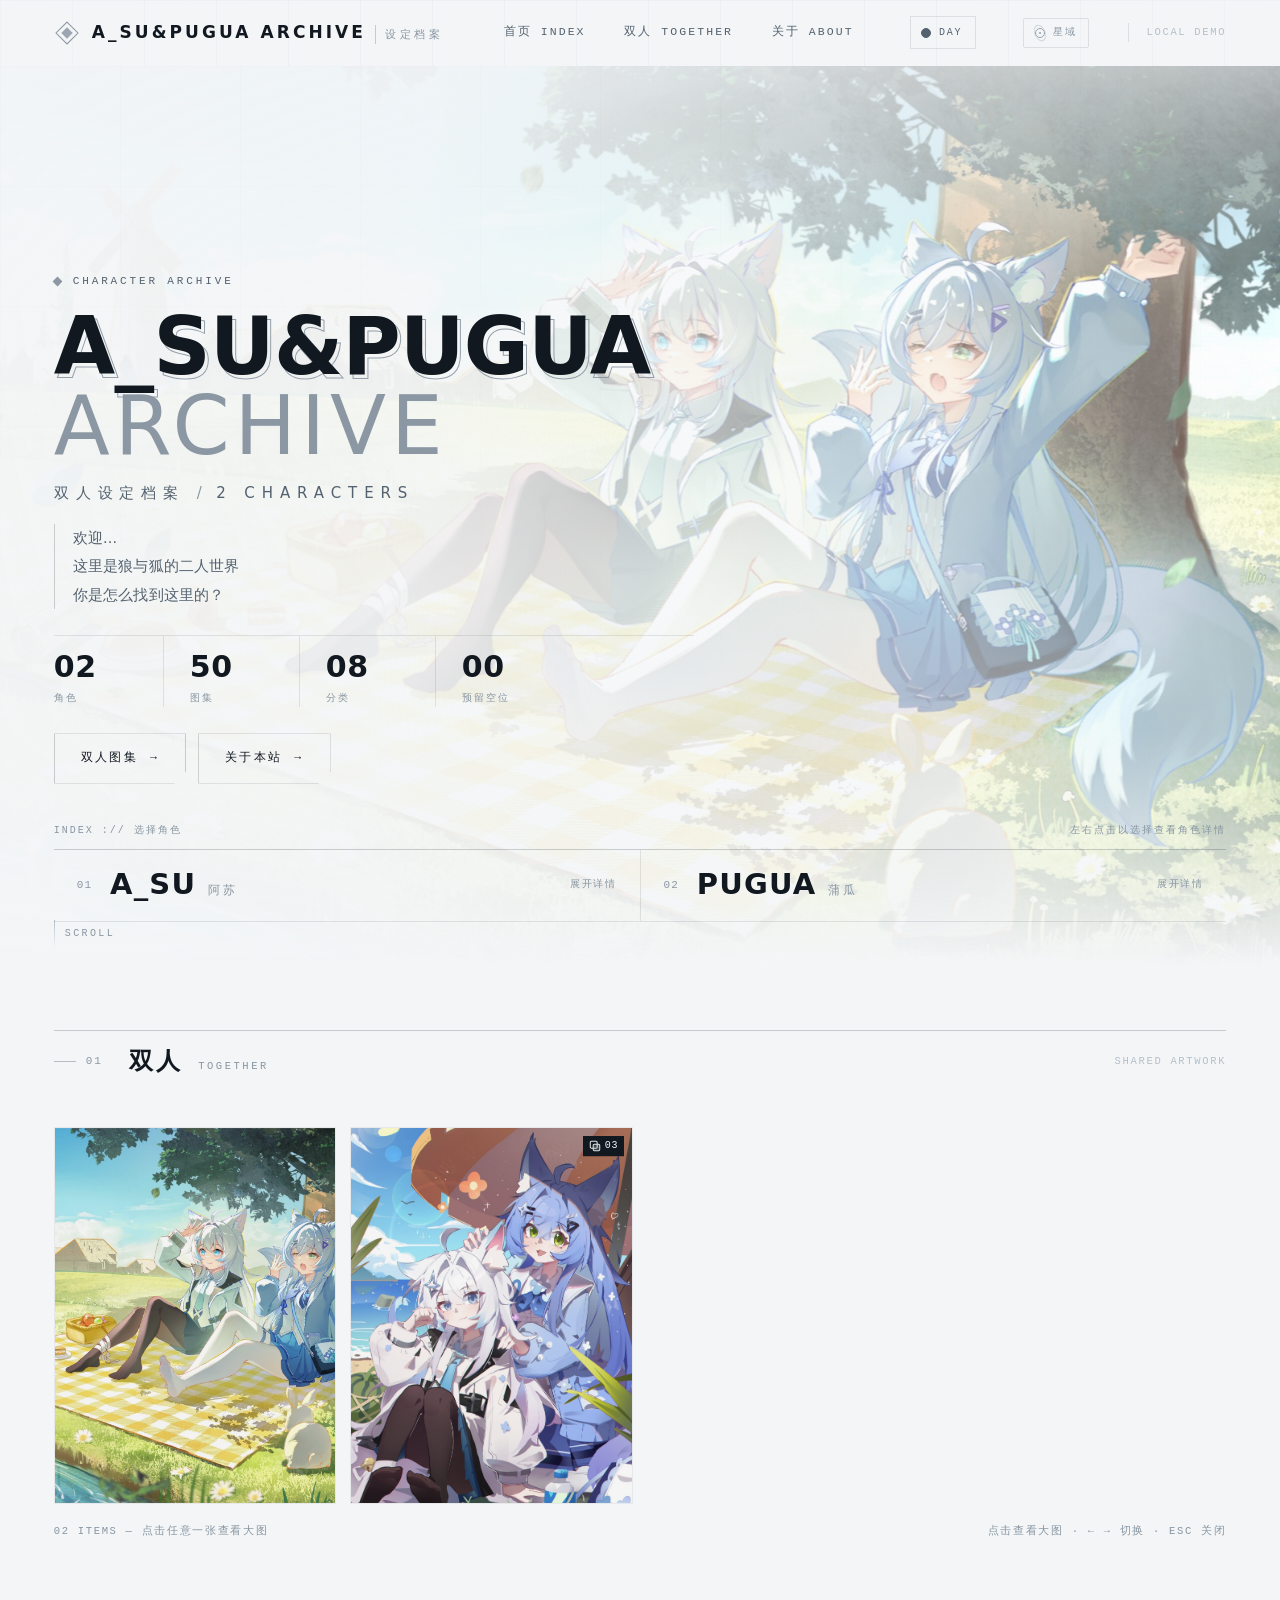
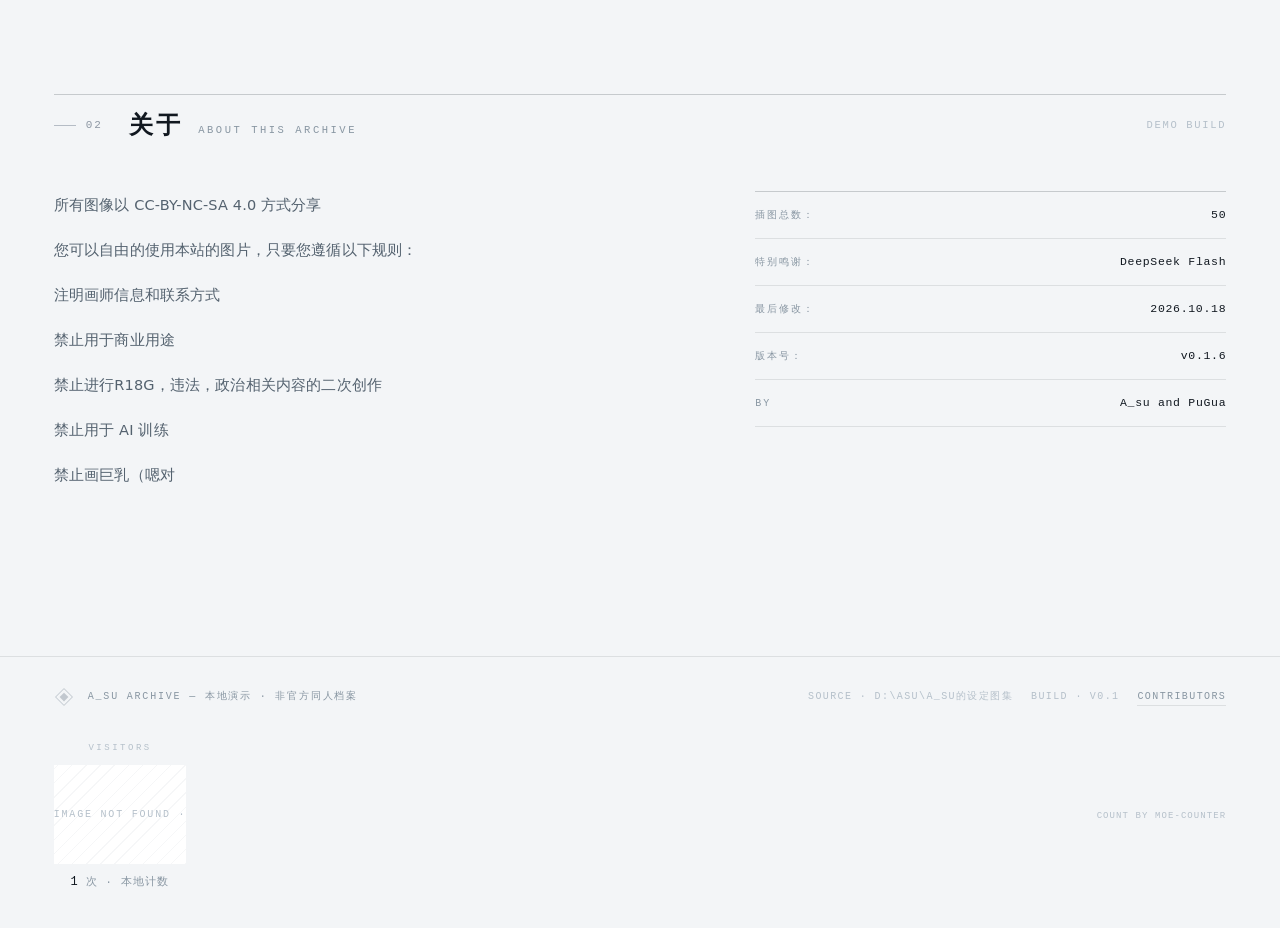
==== commit 17e669fd: "添加了新的效果，修复了一些bug" ====
--- a/index.html
+++ b/index.html
@@ -155,5 +155,6 @@
 <script src="assets/js/data.js"></script>
 <script src="assets/js/site.js"></script>
 <script src="assets/js/themes/atmosphere.js"></script>
+<script src="assets/js/plus-field.js"></script>
 </body>
 </html>
--- a/assets/css/style.css
+++ b/assets/css/style.css
@@ -1642,3 +1642,52 @@
   .duo__detail[data-side="left"] .duo__art img.is-wide{ object-position:82% 50%; }
   .duo__detail[data-side="right"] .duo__art img.is-wide{ object-position:78% 50%; }
 }
+
+/* ==========================================================================
+   「+」点阵背景层（由 assets/js/plus-field.js 绘制）
+   放在 z-index:-1：压住页面底色、被所有内容盖住，只从空白处透出来
+   ========================================================================== */
+.plus-field{
+  position:fixed; inset:0; width:100%; height:100%;
+  z-index:0; pointer-events:none;
+}
+/* 内容压在点阵之上（各主题通用）：点阵永远是最底层，被遮住就遮住 */
+body .wrap,
+body .topbar,
+body .foot{ position:relative; z-index:1; }
+body[data-theme="day"] .plus-field{ opacity:.9; }
+body[data-theme="night"] .plus-field{ opacity:1; }
+body[data-theme="scifi"] .plus-field{ opacity:.85; }
+@media (prefers-reduced-motion:reduce){
+  .plus-field{ opacity:.8; }
+}
+
+/* ==========================================================================
+   角色页立绘位：只保留分界框
+   （原设计有底色渐变 + 网格 + 底部白雾，边界太重，这里只留那圈线）
+   ========================================================================== */
+.plate--head{
+  background:none !important;
+  border:1px solid var(--line-2) !important;
+  box-shadow:none !important;
+}
+.plate--head .plate__grid,
+.plate--head .plate__cross,
+.plate--head .portrait__grid,
+.plate--head .portrait__word,
+.plate--head::after{ display:none !important; }
+.plate--head .plate__img,
+.plate--head .portrait__main{
+  filter:none !important;
+}
+/* 白雾去掉后，压在立绘上的小字靠描边保证可读 */
+.plate--head .plate__foot,
+.plate--head .plate__tag{
+  text-shadow:0 1px 3px rgba(255,255,255,.95), 0 0 10px rgba(255,255,255,.8);
+}
+body[data-theme="night"] .plate--head .plate__foot,
+body[data-theme="night"] .plate--head .plate__tag,
+body[data-theme="scifi"] .plate--head .plate__foot,
+body[data-theme="scifi"] .plate--head .plate__tag{
+  text-shadow:0 1px 3px rgba(0,0,0,.9), 0 0 10px rgba(0,0,0,.7);
+}
--- a/assets/css/themes/scifi.css
+++ b/assets/css/themes/scifi.css
@@ -73,14 +73,6 @@
 body[data-theme="scifi"] .sf-vignette{ opacity:1; }
 
 /* 缓慢横扫的一道扫描线（很淡，只做气氛） */
-.sf-sweep{
-  position:fixed; left:0; right:0; height:34vh; top:-34vh; z-index:1; pointer-events:none;
-  background:linear-gradient(180deg, transparent, rgba(79,216,255,.045) 62%, rgba(79,216,255,.11) 88%, transparent);
-  opacity:0;
-}
-body[data-theme="scifi"] .sf-sweep{ opacity:1; animation:sfSweep 26s linear infinite; }
-@keyframes sfSweep{
-  0%{ transform:translateY(0); }
   100%{ transform:translateY(150vh); }
 }
 
@@ -394,7 +386,6 @@
 
 /* ---------- 15. 动效降级 ---------- */
 @media (prefers-reduced-motion:reduce){
-  .sf-sweep{ display:none; }
   .section-head::after, .skin-toggle__ring, .skin-toggle__ring::before{ animation:none !important; }
   .sf-stars{ opacity:.35 !important; }
 }
@@ -479,12 +470,13 @@
 }
 body[data-theme="scifi"] .hero__bg img,
 body[data-theme="scifi"] .plate img{
-  animation:sfHolo .9s var(--ease) both;
+  /* 只用 filter 做入场，不能碰 opacity：
+     .hero__slide 靠 opacity 做交叉淡入，动画占了 opacity 会让两层同时可见 */
+  animation:sfHolo .9s var(--ease);
 }
 @keyframes sfHolo{
-  0%{ opacity:.35; filter:brightness(1.8) saturate(.4) blur(3px); }
-  55%{ opacity:.9; }
-  100%{ opacity:1; filter:none; }
+  0%{ filter:brightness(1.8) saturate(.4) blur(3px); }
+  100%{ filter:none; }
 }
 
 /* 卡片悬停：底边一道光扫过 */
@@ -610,9 +602,3 @@
   .sf-trail{ display:none; }
 }
 
-/* ==========================================================================
-   星域是彩蛋：默认不显示切换按钮，解锁后才出现
-   ========================================================================== */
-.skin-toggle{ display:none; }
-body.is-unlocked .skin-toggle,
-body[data-theme="scifi"] .skin-toggle{ display:inline-flex; }
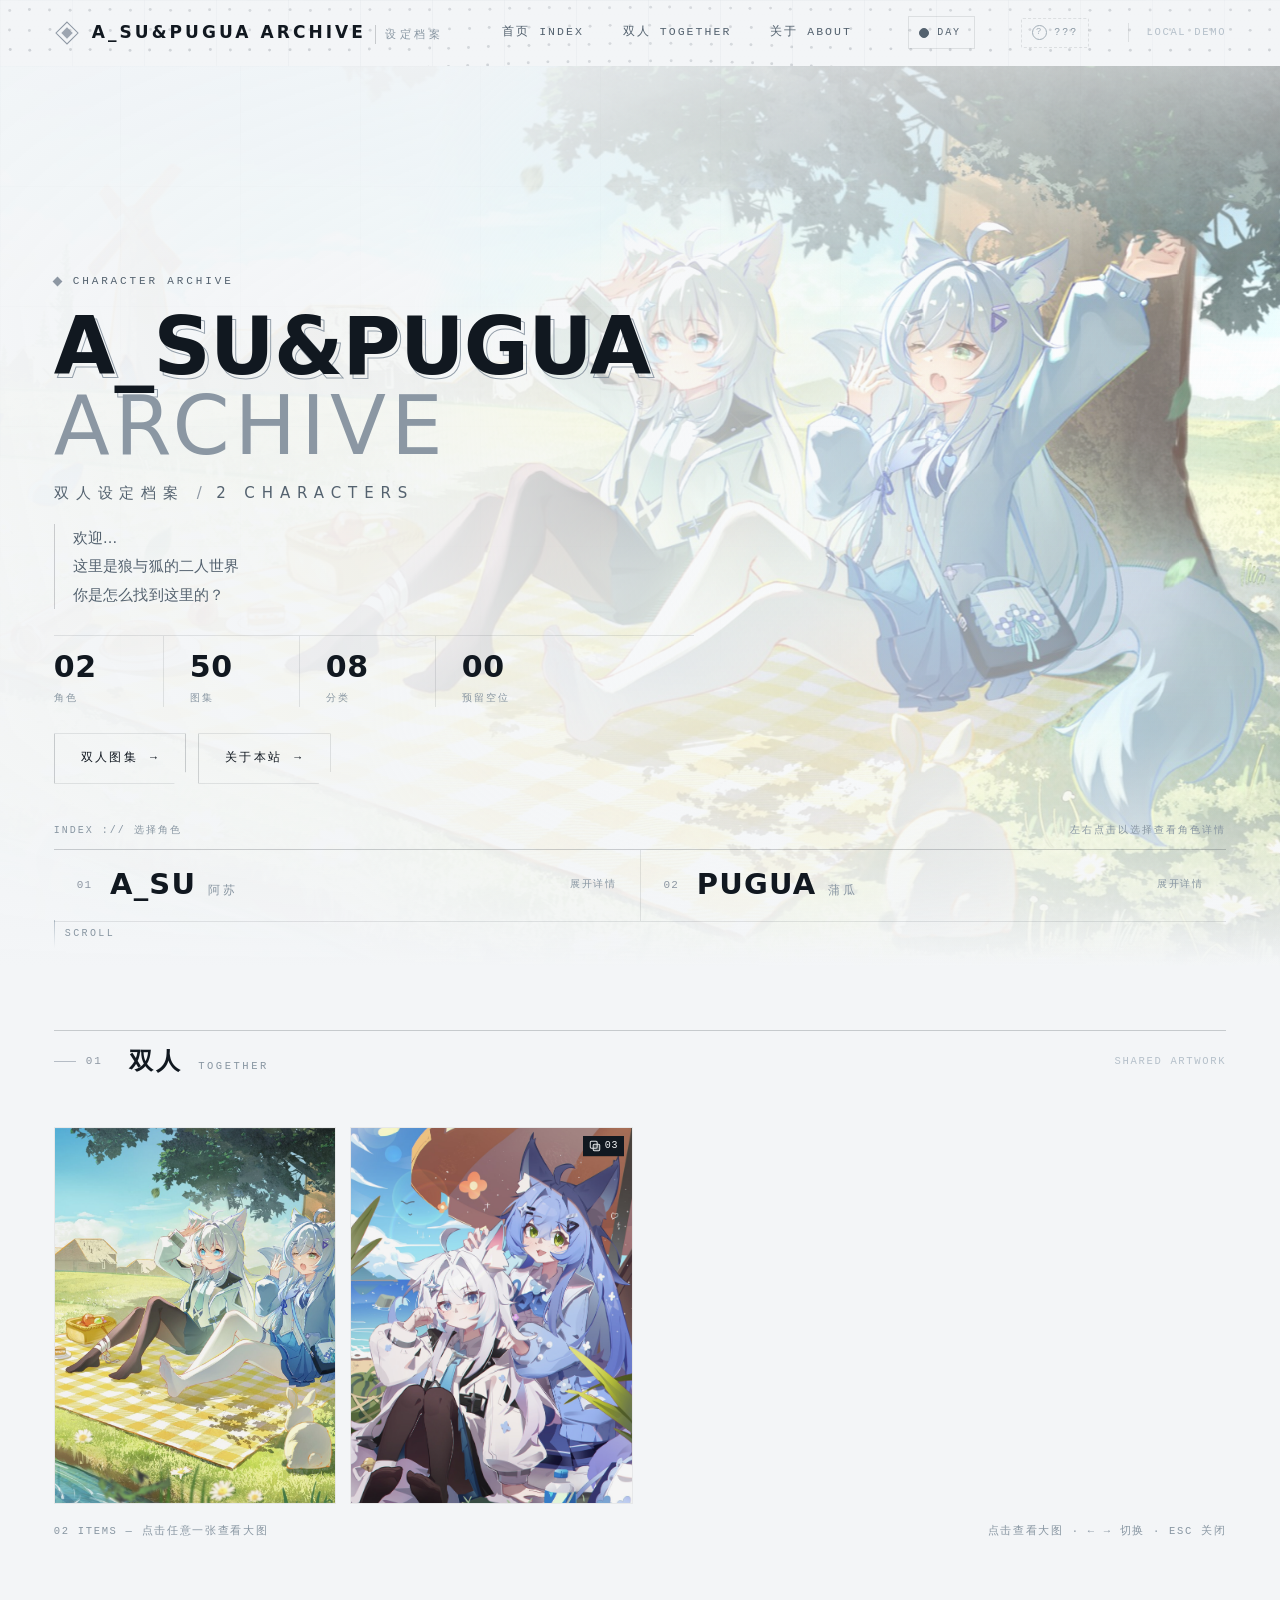
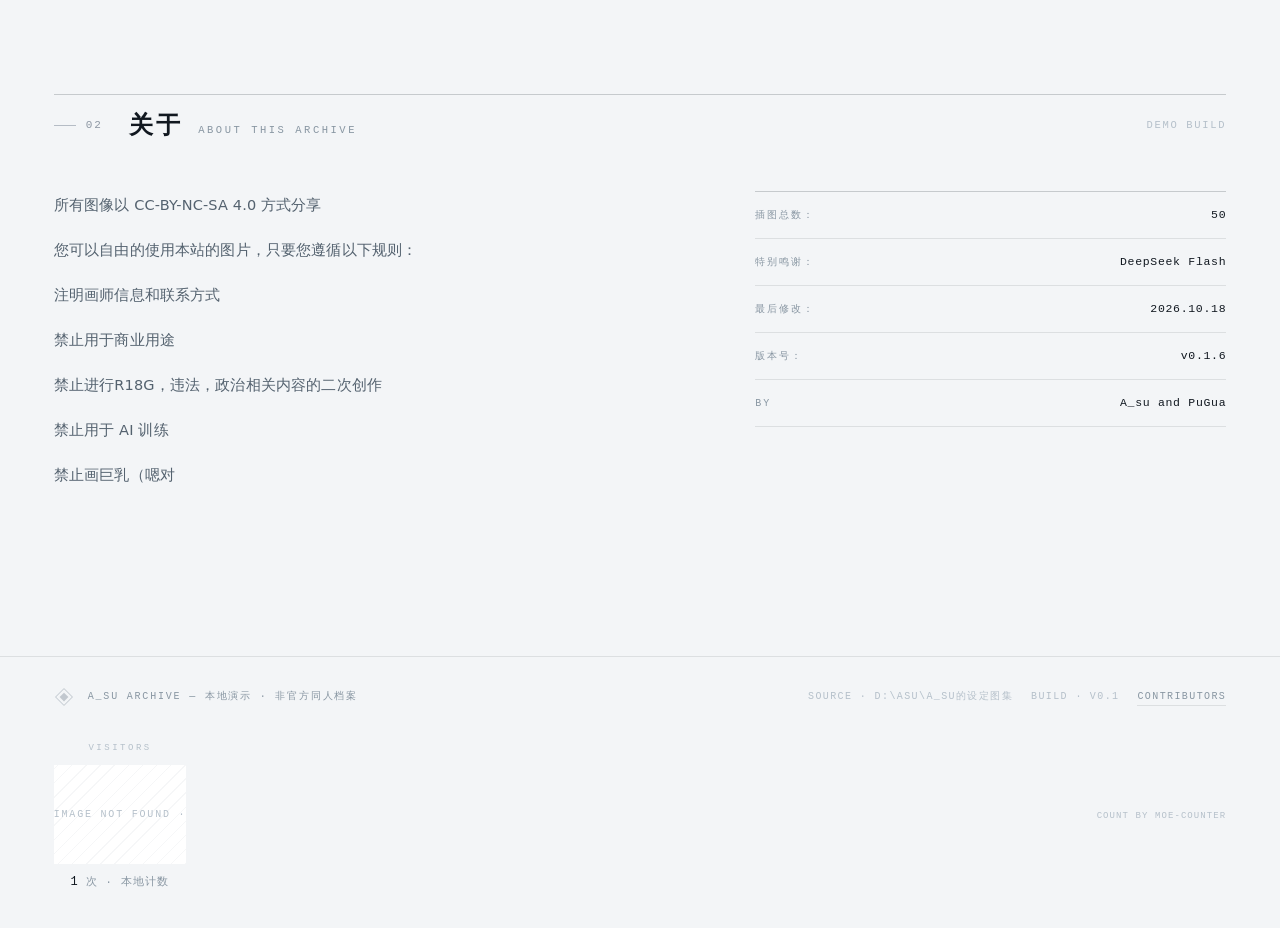
==== commit cea3f0bb: "添加了一版主题（demo）" ====
--- a/index.html
+++ b/index.html
@@ -11,6 +11,7 @@
 
 <link rel="stylesheet" href="assets/css/style.css">
 <link rel="stylesheet" href="assets/css/themes/scifi.css">
+<link rel="stylesheet" href="assets/css/themes/heaven.css">
 </head>
 <body data-page="index">
 
@@ -36,10 +37,10 @@
     <span class="theme-toggle__dot" aria-hidden="true"></span>
     <span class="theme-toggle__label">DAY</span>
   </button>
-  <button class="skin-toggle" id="skinToggle" type="button" aria-pressed="false" aria-label="切换到星域主题">
-      <span class="skin-toggle__ring" aria-hidden="true"></span>
-      <span class="skin-toggle__label">星域</span>
-    </button>
+        <button class="pair-toggle" id="pairToggle" type="button" aria-pressed="false" aria-label="把白天/夜晚换成天域/星空">
+          <span class="pair-toggle__mark" aria-hidden="true">?</span>
+          <span class="pair-toggle__label">???</span>
+        </button>
   <div class="topbar__meta" data-label="topMeta">LOCAL DEMO</div>
 </header>
 
@@ -155,6 +156,7 @@
 <script src="assets/js/data.js"></script>
 <script src="assets/js/site.js"></script>
 <script src="assets/js/themes/atmosphere.js"></script>
+<script src="assets/js/themes/heaven.js"></script>
 <script src="assets/js/plus-field.js"></script>
 </body>
 </html>
--- a/assets/css/style.css
+++ b/assets/css/style.css
@@ -1691,3 +1691,33 @@
 body[data-theme="scifi"] .plate--head .plate__tag{
   text-shadow:0 1px 3px rgba(0,0,0,.9), 0 0 10px rgba(0,0,0,.7);
 }
+
+
+/* ==========================================================================
+   主题组按钮「???」
+   一键把白天/夜晚整组换成天域/星空；四套主题共用这一份样式。
+   ========================================================================== */
+.pair-toggle{
+  display:inline-flex; align-items:center; gap:7px; white-space:nowrap; flex:none;
+  height:30px; padding:0 10px; margin-left:8px;
+  border:1px dashed var(--line-2); border-radius:2px;
+  font-family:var(--mono); font-size:10px; letter-spacing:.18em;
+  color:var(--ink-3); background:transparent; cursor:pointer;
+  transition:color .35s var(--ease), border-color .35s var(--ease),
+             border-style .35s var(--ease), background .35s var(--ease);
+}
+.pair-toggle:hover{ color:var(--ink); border-color:var(--line); border-style:solid; }
+.pair-toggle__mark{
+  width:15px; height:15px; flex:none; display:grid; place-items:center;
+  border:1px solid currentColor; border-radius:50%;
+  font-size:9px; line-height:1; opacity:.75;
+}
+.pair-toggle__label{ letter-spacing:.2em; }
+.pair-toggle.is-on{
+  color:var(--accent); border-color:var(--accent); border-style:solid;
+  background:var(--accent-2);
+}
+.pair-toggle.is-on .pair-toggle__mark{ opacity:1; }
+@media (prefers-reduced-motion:reduce){
+  .pair-toggle{ transition:none; }
+}
--- a/assets/css/themes/scifi.css
+++ b/assets/css/themes/scifi.css
@@ -132,35 +132,6 @@
 body[data-theme="scifi"] .topnav a:hover::after{ transform:scaleX(1); }
 
 /* ---------- 5. 主题切换按钮（新增的那一个） ---------- */
-.skin-toggle{
-  display:inline-flex; align-items:center; gap:8px; white-space:nowrap; flex:none;
-  height:30px; padding:0 11px; margin-left:8px;
-  border:1px solid var(--line-2); border-radius:2px;
-  font-family:var(--mono); font-size:10px; letter-spacing:.22em; text-transform:uppercase;
-  color:var(--ink-3); background:transparent;
-  transition:color .35s var(--ease), border-color .35s var(--ease), background .35s;
-}
-.skin-toggle:hover{ color:var(--ink); border-color:var(--line); }
-.skin-toggle__ring{
-  width:10px; height:10px; position:relative; flex:none;
-  border:1px solid currentColor; border-radius:50%;
-  opacity:.85;
-}
-.skin-toggle__ring::before{
-  content:""; position:absolute; inset:-3px; border:1px solid currentColor;
-  border-radius:50%; opacity:.34;
-  transform:rotate(28deg) skewX(24deg);
-}
-.skin-toggle__ring::after{
-  content:""; position:absolute; left:50%; top:50%; width:2px; height:2px; margin:-1px 0 0 -1px;
-  background:currentColor; border-radius:50%;
-}
-body[data-theme="scifi"] .skin-toggle{
-  color:var(--accent); border-color:var(--hud-dim); background:rgba(79,216,255,.07);
-  box-shadow:0 0 0 1px rgba(79,216,255,.10), 0 0 18px rgba(79,216,255,.14) inset;
-}
-body[data-theme="scifi"] .skin-toggle__ring{ animation:sfRing 9s linear infinite; }
-body[data-theme="scifi"] .skin-toggle__ring::before{ animation:sfRing 6s linear infinite reverse; }
 @keyframes sfRing{ to{ transform:rotate(360deg); } }
 
 /* 黑白天按钮在星域里也换成细玻璃 */
@@ -386,7 +357,7 @@
 
 /* ---------- 15. 动效降级 ---------- */
 @media (prefers-reduced-motion:reduce){
-  .section-head::after, .skin-toggle__ring, .skin-toggle__ring::before{ animation:none !important; }
+  .section-head::after{ animation:none !important; }
   .sf-stars{ opacity:.35 !important; }
 }
 
@@ -398,11 +369,7 @@
 
 
 /* 按钮文字不折行；窄屏只留环形图标 */
-.skin-toggle__label{ white-space:nowrap; }
 @media (max-width:1180px){
-  .skin-toggle__label{ display:none; }
-  .skin-toggle{ padding:0 9px; }
-  .skin-toggle__ring{ width:12px; height:12px; }
 }
 
 /* ==========================================================================
--- a/assets/css/themes/heaven.css
+++ b/assets/css/themes/heaven.css
@@ -0,0 +1,286 @@
+/* ==========================================================================
+   A_SU ARCHIVE — 「天域 AETHER」主题
+   --------------------------------------------------------------------------
+   参考明日方舟《众生行记》(The Masses' Travels) 的视觉语言：
+   拉特兰 / 云上圣座 / 众生与死者的救赎。
+
+   不是暖金的教堂，而是冷白高调的海报式版面：
+   · 近乎纯白的冷光底，大面积留白
+   · 从画面上方垂直落下的细密放射线（刻线般细）
+   · 白鸽群：小、密、飘，构成上升的流动
+   · 玻璃碎片：几何切割 + 折射，让画面「断裂又交融」
+   · 唯一的高饱和是赤红，只用在极小的点上（激活态、标记）
+
+   与「星空 STARFIELD」（深空冷青、向外扩张）互为阴阳。
+   ========================================================================== */
+
+/* ---------------------------------------------------------------- 1. 变量 */
+body[data-theme="heaven"]{
+  --bg:#f4f7f9;
+  --bg-2:#ffffff;
+  --panel:#ffffff;
+  --panel-2:#f8fafc;
+  --line:rgba(18,26,34,.26);
+  --line-2:rgba(18,26,34,.12);
+  --line-3:rgba(18,26,34,.05);
+  --ink:#10151a;
+  --ink-2:#46535f;
+  --ink-3:#7d8b97;
+  --ink-4:#b7c1ca;
+  --accent:#b8231f;
+  --accent-ink:#ffffff;
+  --accent-pale:#e9eef2;
+  --accent-2:rgba(46,94,124,.12);
+  --aether-steel:#2f6a8c;
+  color-scheme:light;
+}
+
+body[data-theme="heaven"]{
+  background:
+    radial-gradient(ellipse 120% 70% at 50% -20%, #ffffff 0%, #ffffff 34%, rgba(255,255,255,0) 66%),
+    radial-gradient(ellipse 80% 50% at 78% 4%, rgba(206,224,236,.55), transparent 62%),
+    linear-gradient(180deg,#fbfdfe 0%, var(--bg) 52%, #eef3f6 100%);
+  color:var(--ink);
+}
+
+/* ---------------------------------------------------- 2. 冷光放射线（刻线） */
+.hv-rays{
+  position:fixed; left:50%; top:-56vh; width:190vmax; height:190vmax;
+  transform:translateX(-50%);
+  z-index:0; pointer-events:none; opacity:0;
+  background:
+    repeating-conic-gradient(from 0deg,
+      rgba(47,106,140,.22) 0deg 0.09deg,
+      transparent 0.09deg 2.2deg);
+  mask-image:radial-gradient(circle at 50% 50%, #000 4%, rgba(0,0,0,.55) 18%, transparent 46%);
+  -webkit-mask-image:radial-gradient(circle at 50% 50%, #000 4%, rgba(0,0,0,.55) 18%, transparent 46%);
+  animation:hvRays 240s linear infinite;
+}
+@keyframes hvRays{ to{ transform:translateX(-50%) rotate(360deg); } }
+
+/* 极细的水平刻线，给海报加印刷质感 */
+body[data-theme="heaven"]::before{
+  content:""; position:fixed; inset:0; z-index:1; pointer-events:none;
+  background-image:repeating-linear-gradient(180deg,
+    rgba(18,26,34,.05) 0 1px, transparent 1px 4px);
+  opacity:.5;
+  mask-image:linear-gradient(180deg, rgba(0,0,0,.7), transparent 40%);
+  -webkit-mask-image:linear-gradient(180deg, rgba(0,0,0,.7), transparent 40%);
+}
+body[data-theme="heaven"]::after{
+  content:""; position:fixed; inset:0; z-index:1; pointer-events:none;
+  background-image:radial-gradient(rgba(18,26,34,.14) .5px, transparent .6px);
+  background-size:4px 4px;
+  opacity:.22;
+  mix-blend-mode:multiply;
+}
+
+/* ------------------------------------------------------------- 3. 白鸽群 */
+.hv-doves{
+  position:fixed; inset:0; width:100%; height:100%;
+  z-index:0; pointer-events:none; opacity:0;
+}
+
+/* --------------------------------------------------------- 4. 玻璃碎片 */
+.hv-shard{
+  position:fixed; z-index:1; pointer-events:none; opacity:0;
+  background:linear-gradient(148deg, rgba(255,255,255,.92) 0%, rgba(214,232,243,.5) 42%, rgba(47,106,140,.14) 100%);
+  border:1px solid rgba(255,255,255,.85);
+  box-shadow:0 2px 18px rgba(47,106,140,.1);
+  -webkit-backdrop-filter:blur(1.5px) saturate(1.1);
+  backdrop-filter:blur(1.5px) saturate(1.1);
+  transition:opacity .8s var(--ease), transform 1.4s var(--ease);
+}
+.hv-shard--a{
+  width:min(24vw,300px); height:min(30vw,380px);
+  top:6vh; right:8vw;
+  clip-path:polygon(38% 0%, 100% 16%, 78% 100%, 0% 74%);
+  transform:rotate(-6deg);
+}
+.hv-shard--b{
+  width:min(15vw,190px); height:min(20vw,250px);
+  top:44vh; right:24vw;
+  clip-path:polygon(10% 0%, 100% 22%, 74% 96%, 0% 70%);
+  transform:rotate(8deg);
+}
+.hv-shard--c{
+  width:min(11vw,150px); height:min(16vw,200px);
+  top:16vh; left:42vw;
+  clip-path:polygon(0% 22%, 82% 0%, 100% 74%, 30% 100%);
+  transform:rotate(-12deg);
+}
+
+body[data-theme="heaven"] .hv-rays,
+body[data-theme="heaven"] .hv-doves{ opacity:1; }
+body[data-theme="heaven"] .hv-shard{ opacity:.55; }
+
+/* 内容压在氛围之上 */
+body[data-theme="heaven"] .wrap,
+body[data-theme="heaven"] .topbar,
+body[data-theme="heaven"] .foot{ position:relative; z-index:2; }
+
+/* --------------------------------------------------------- 5. 顶栏/按钮 */
+body[data-theme="heaven"] .topbar{
+  background:rgba(255,255,255,.82);
+  border-bottom:1px solid var(--line-2);
+  -webkit-backdrop-filter:blur(14px) saturate(1.06);
+  backdrop-filter:blur(14px) saturate(1.06);
+}
+body[data-theme="heaven"] .topbar__nav a{ color:var(--ink-2); }
+body[data-theme="heaven"] .topbar__nav a::after{ background:var(--accent); height:1px; }
+body[data-theme="heaven"] .topbar__meta{ color:var(--ink-3); border-left-color:var(--line-2); }
+body[data-theme="heaven"] .brand__mark path:first-child{ stroke:var(--ink); }
+body[data-theme="heaven"] .brand__mark path:last-child{ fill:var(--accent); }
+body[data-theme="heaven"] .foot__mark path:first-child{ stroke:var(--ink); }
+body[data-theme="heaven"] .foot__mark path:last-child{ fill:var(--accent); }
+
+body[data-theme="heaven"] .theme-toggle{
+  border-color:var(--line); color:var(--ink-2); background:#fff;
+}
+body[data-theme="heaven"] .theme-toggle:hover{ border-color:var(--ink); color:var(--ink); }
+body[data-theme="heaven"] .theme-toggle__dot{
+  background:var(--accent); box-shadow:0 0 0 3px rgba(184,35,31,.12);
+}
+
+
+/* ------------------------------------------------------------- 6. 版式 */
+body[data-theme="heaven"] .section-head{ border-top:1px solid var(--ink); }
+body[data-theme="heaven"] .section-head__t span{ color:var(--ink-3); letter-spacing:.3em; }
+body[data-theme="heaven"] .section-head__meta{ color:var(--ink-3); }
+body[data-theme="heaven"] .section-head__t::before{
+  content:""; display:inline-block; width:6px; height:6px;
+  margin-right:11px; vertical-align:middle;
+  background:var(--accent);
+}
+
+body[data-theme="heaven"] .btn{
+  background:#fff; border-color:var(--line); color:var(--ink);
+}
+body[data-theme="heaven"] .btn:hover{
+  background:var(--ink); border-color:var(--ink); color:#fff;
+}
+body[data-theme="heaven"] .btn--ghost{ background:transparent; }
+body[data-theme="heaven"] .btn--ghost:hover{
+  background:transparent; color:var(--accent); border-color:var(--accent);
+}
+body[data-theme="heaven"] .tag{
+  background:#fff; color:var(--ink-2); border-color:var(--line-2);
+}
+
+body[data-theme="heaven"] .gitem,
+body[data-theme="heaven"] .shot,
+body[data-theme="heaven"] .plate{
+  background:#fff;
+  border-color:var(--line-2);
+  box-shadow:0 1px 2px rgba(18,26,34,.05), 0 18px 40px rgba(47,106,140,.08);
+}
+body[data-theme="heaven"] .gitem:hover,
+body[data-theme="heaven"] .shot:hover{
+  border-color:var(--accent);
+  box-shadow:0 2px 4px rgba(18,26,34,.06), 0 22px 46px rgba(184,35,31,.12);
+}
+body[data-theme="heaven"] .gitem__cap,
+body[data-theme="heaven"] .shot__cap{ color:var(--ink-2); }
+body[data-theme="heaven"] .plate--head{
+  border-color:var(--line) !important;
+  background:none !important;
+}
+
+/* ------------------------------------------------------------- 7. 主视觉 */
+body[data-theme="heaven"] .hero__bg img{
+  filter:saturate(.62) brightness(1.06) contrast(.94);
+}
+body[data-theme="heaven"] .hero__slide[data-kind="art"]{
+  filter:saturate(.55) brightness(1.16) contrast(.9);
+}
+body[data-theme="heaven"] .hero__scrim::before{ opacity:0; }
+body[data-theme="heaven"] .hero__scrim::after{
+  opacity:1;
+  background:
+    linear-gradient(96deg, rgba(255,255,255,.98) 0%, rgba(255,255,255,.92) 30%,
+      rgba(244,247,249,.44) 62%, rgba(244,247,249,.04) 100%),
+    linear-gradient(180deg, rgba(255,255,255,.6) 0%, rgba(255,255,255,0) 24%,
+      rgba(244,247,249,.72) 84%, var(--bg) 100%);
+}
+body[data-theme="heaven"] .hero__grid{
+  opacity:.45;
+  background-image:
+    linear-gradient(to right, rgba(47,106,140,.08) 1px, transparent 1px),
+    linear-gradient(to bottom, rgba(47,106,140,.08) 1px, transparent 1px);
+}
+body[data-theme="heaven"] .hero__title-l1{
+  color:var(--ink);
+  letter-spacing:-.02em;
+  text-shadow:0 1px 0 #fff;
+}
+body[data-theme="heaven"] .hero__title-l2{
+  color:transparent;
+  background:linear-gradient(180deg, rgba(16,21,26,.52) 0%, rgba(16,21,26,.16) 100%);
+  -webkit-background-clip:text; background-clip:text;
+}
+body[data-theme="heaven"] .hero__kicker{ color:var(--ink-3); }
+body[data-theme="heaven"] .hero__cn{ color:var(--ink-2); }
+body[data-theme="heaven"] .hero__lead{ border-left-color:var(--accent); color:var(--ink-2); }
+body[data-theme="heaven"] .hero__stats{
+  border-top:1px solid var(--line-2); border-bottom:1px solid var(--line-2);
+}
+body[data-theme="heaven"] .stat__n{ color:var(--ink); }
+body[data-theme="heaven"] .stat__k{ color:var(--ink-3); }
+body[data-theme="heaven"] .hero__rail{ color:var(--ink-4); }
+
+body[data-theme="heaven"] .hero::after{
+  content:""; position:absolute; inset:24px; z-index:1; pointer-events:none;
+  border:1px solid rgba(16,21,26,.14);
+  mask-image:linear-gradient(180deg, #000 0%, #000 30%, transparent 58%);
+  -webkit-mask-image:linear-gradient(180deg, #000 0%, #000 30%, transparent 58%);
+}
+
+/* ------------------------------------------------------- 8. 角色详情页 */
+body[data-theme="heaven"] .dh__latin{ color:var(--ink); }
+body[data-theme="heaven"] .dh__cn{ color:var(--ink-2); }
+body[data-theme="heaven"] .dh__crumb{ color:var(--ink-3); }
+body[data-theme="heaven"] .dh__crumb a{ color:var(--ink-2); }
+body[data-theme="heaven"] .dh__crumb a:hover{ color:var(--accent); }
+body[data-theme="heaven"] .dh__lead{ border-left-color:var(--accent); color:var(--ink-2); }
+body[data-theme="heaven"] .dh__glow{
+  background:radial-gradient(ellipse at 68% 38%, rgba(214,232,243,.7), transparent 60%);
+}
+body[data-theme="heaven"] .spec__row{ border-bottom-color:var(--line-3); }
+body[data-theme="heaven"] .spec__k{ color:var(--ink-3); }
+body[data-theme="heaven"] .spec__v{ color:var(--ink); }
+body[data-theme="heaven"] .plate__tag{
+  color:var(--ink-2); border-color:var(--line-2); background:rgba(255,255,255,.9);
+}
+body[data-theme="heaven"] .plate__foot{ color:var(--ink-3); }
+body[data-theme="heaven"] .plate--head .plate__foot,
+body[data-theme="heaven"] .plate--head .plate__tag{
+  text-shadow:0 1px 3px rgba(255,255,255,.95), 0 0 10px rgba(255,255,255,.9);
+}
+
+/* ------------------------------------------------------------- 9. 页脚 */
+body[data-theme="heaven"] .foot{
+  border-top:1px solid var(--line-2);
+  background:linear-gradient(180deg, transparent, rgba(238,243,246,.9));
+}
+body[data-theme="heaven"] .foot__credit a{ color:var(--accent); }
+
+/* --------------------------------------------------- 10. 减少动效/手机 */
+@media (prefers-reduced-motion:reduce){
+  body[data-theme="heaven"] .hv-rays{ animation:none !important; }
+  .hv-shard{ transition:none; }
+}
+
+@media (max-width:1180px){
+
+  .hv-shard--a{ width:34vw; height:42vw; right:-4vw; }
+  .hv-shard--b{ width:22vw; height:28vw; }
+  .hv-shard--c{ display:none; }
+}
+@media (max-width:820px){
+  .hv-rays{ opacity:.6; }
+  body[data-theme="heaven"] .hero::after{ inset:12px; }
+  body[data-theme="heaven"]::after{ opacity:.16; }
+  .hv-shard--a{ opacity:.5; }
+  .hv-shard--b{ display:none; }
+}
+
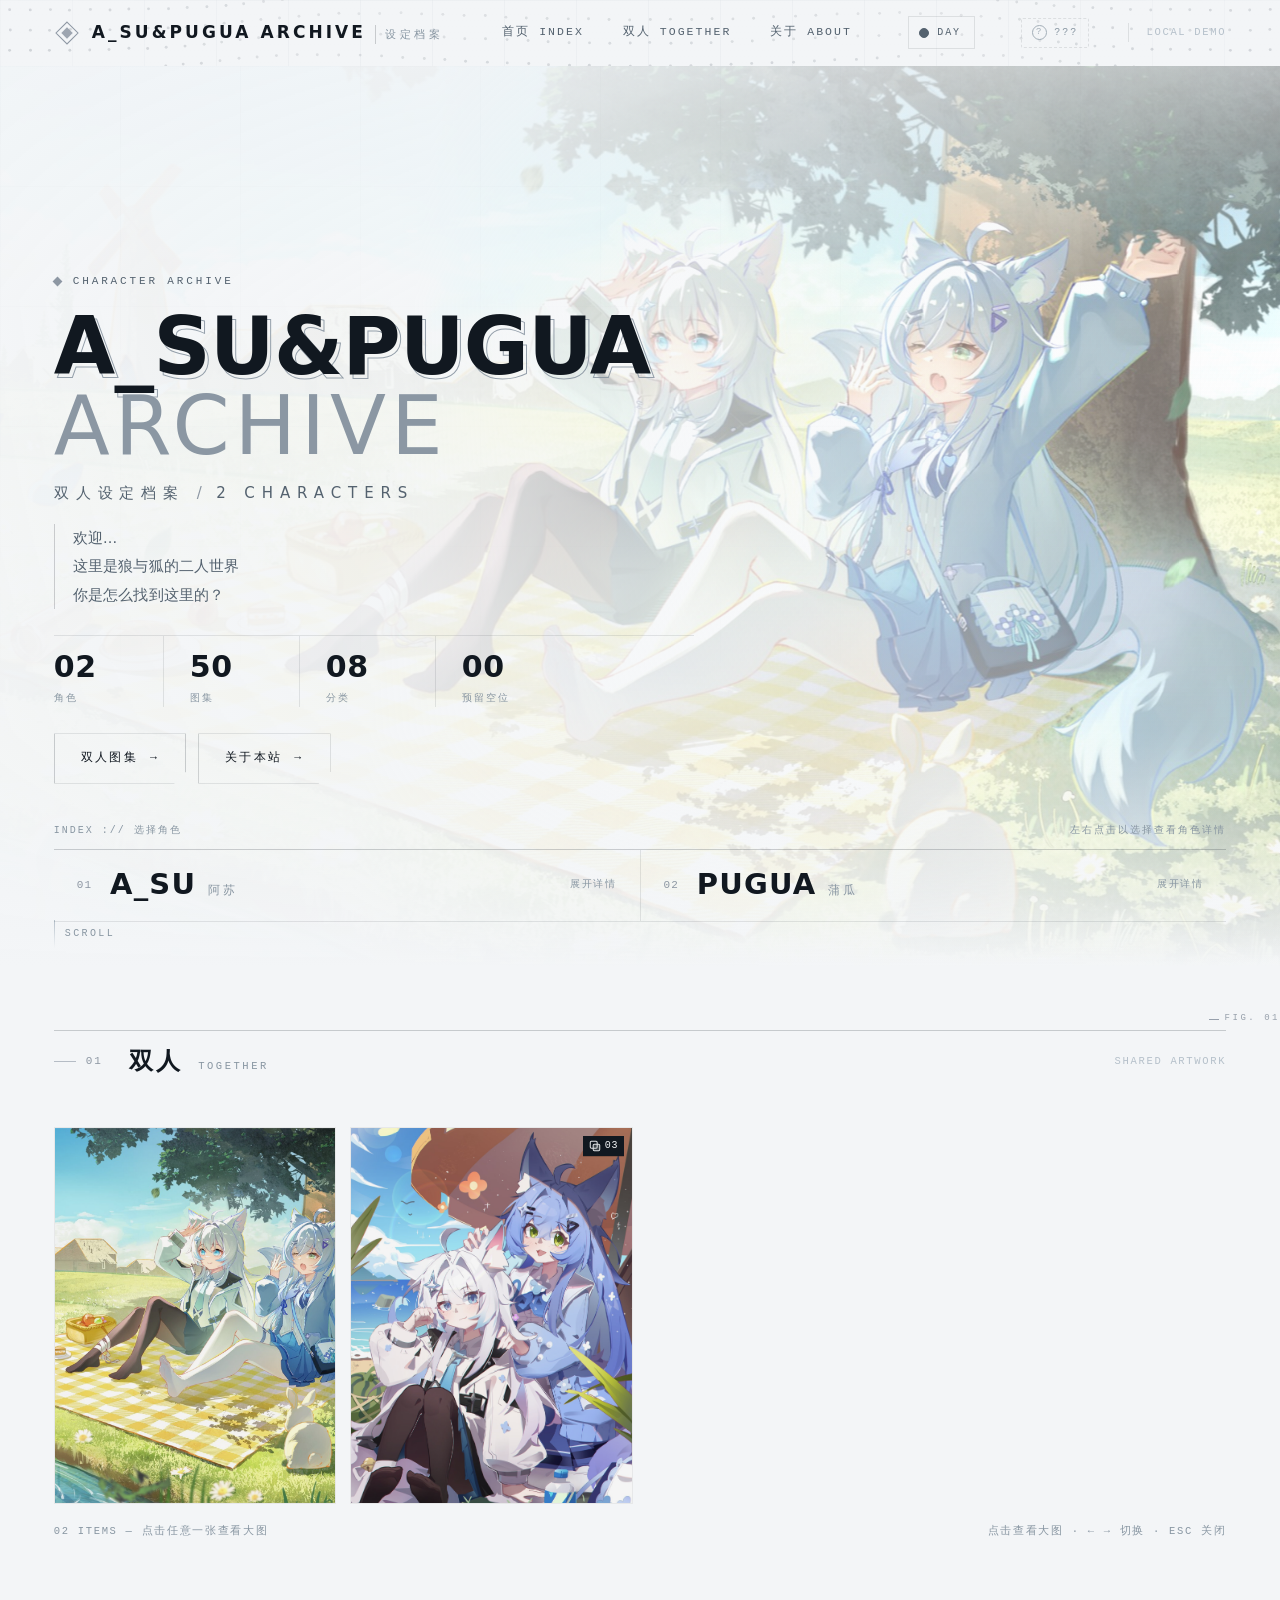
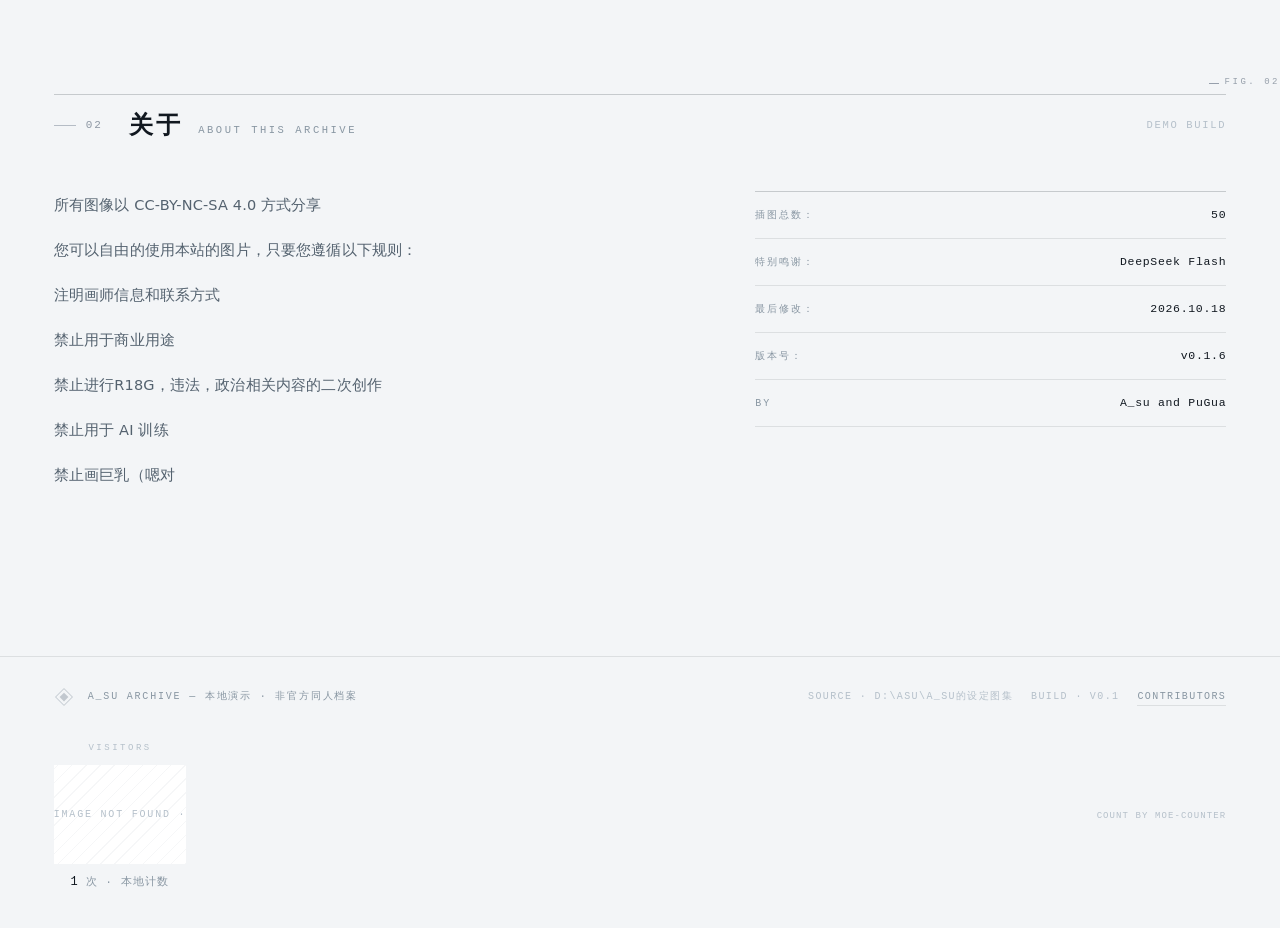
==== commit 3b0973f3: "更新了主题样式，修复一些bug" ====
--- a/index.html
+++ b/index.html
@@ -16,7 +16,6 @@
 <body data-page="index">
 
 
-<!-- 顶栏 -->
 <header class="topbar" id="topbar">
   <a class="brand" href="index.html" aria-label="A_SU ARCHIVE 首页">
     <svg class="brand__mark" viewBox="0 0 32 32" aria-hidden="true">
@@ -46,7 +45,6 @@
 
 <main class="shell">
 
-  <!-- ================= HERO / INDEX ================= -->
   <section class="hero" id="index">
     <div class="hero__bg">
       <img class="hero__slide is-on" id="heroImg" alt="双人插画" loading="eager">
@@ -74,7 +72,6 @@
         <a class="btn btn--ghost" href="#about"><span data-label="buttons.about">关于本站</span> <span class="arw">&rarr;</span></a>
       </div>
 
-      <!-- 唯一一处索引：两条角色条目 -->
       <div class="duo" id="duo">
         <div class="duo__head">
           <span data-label-html="indexHead">INDEX :// <b>选择角色</b></span>
@@ -88,7 +85,6 @@
     <div class="hero__cue"><i></i>SCROLL</div>
   </section>
 
-  <!-- ================= 双人 ================= -->
   <section class="section section--tight" id="together">
     <div class="wrap">
       <div class="section-head" data-reveal>
@@ -104,7 +100,6 @@
     </div>
   </section>
 
-  <!-- ================= 关于 ================= -->
   <section class="section" id="about">
     <div class="wrap">
       <div class="section-head" data-reveal>
--- a/assets/css/themes/scifi.css
+++ b/assets/css/themes/scifi.css
@@ -63,7 +63,6 @@
   opacity:0; transition:opacity 1.2s var(--ease);
 }
 body[data-theme="scifi"] .sf-stars{ opacity:1; }
-body[data-theme="night"] .sf-stars{ opacity:.5; }
 
 .sf-vignette{
   position:fixed; inset:0; z-index:1; pointer-events:none;
@@ -358,7 +357,7 @@
 /* ---------- 15. 动效降级 ---------- */
 @media (prefers-reduced-motion:reduce){
   .section-head::after{ animation:none !important; }
-  .sf-stars{ opacity:.35 !important; }
+  body[data-theme="scifi"] .sf-stars{ opacity:.35 !important; }
 }
 
 /* ---------- 16. 手机：环体缩小、HUD 简化 ---------- */
@@ -564,7 +563,6 @@
   opacity:0; transition:opacity .6s var(--ease);
 }
 body[data-theme="scifi"] .sf-trail{ opacity:1; }
-body[data-theme="night"] .sf-trail{ opacity:.55; }
 @media (prefers-reduced-motion:reduce){
   .sf-trail{ display:none; }
 }
--- a/assets/css/themes/heaven.css
+++ b/assets/css/themes/heaven.css
@@ -1,255 +1,448 @@
 /* ==========================================================================
-   A_SU ARCHIVE — 「天域 AETHER」主题
+   A_SU ARCHIVE — 「天域 AETHER」主题 · 印刷版
    --------------------------------------------------------------------------
-   参考明日方舟《众生行记》(The Masses' Travels) 的视觉语言：
-   拉特兰 / 云上圣座 / 众生与死者的救赎。
-
-   不是暖金的教堂，而是冷白高调的海报式版面：
-   · 近乎纯白的冷光底，大面积留白
-   · 从画面上方垂直落下的细密放射线（刻线般细）
-   · 白鸽群：小、密、飘，构成上升的流动
-   · 玻璃碎片：几何切割 + 折射，让画面「断裂又交融」
-   · 唯一的高饱和是赤红，只用在极小的点上（激活态、标记）
-
-   与「星空 STARFIELD」（深空冷青、向外扩张）互为阴阳。
+   整页按《众生行记》图录的工艺重做：
+
+   · 钴蓝圆盘：主视觉的构图中心，套印在插画上（multiply）
+   · 半调网点：圆盘内与页脚，印刷网点的白点
+   · 套印错位：标题、卡片、框线都描两遍，第二遍偏 2–3px 的钴蓝
+   · 构造线与尺寸标注：横竖两道带刻度的标注线
+   · 拼贴界面框：RECORD / SANCTUM / INDEX 三张小纸片压在图上
+   · 外框数字：主视觉角落一个空心的大号编号
+   · 碎玻璃：六块带钴蓝的锐角碎片
+   · 红色轨迹：六边形节点 + 锁定圈 + 树形分叉（离主干越远越淡）
    ========================================================================== */
 
 /* ---------------------------------------------------------------- 1. 变量 */
 body[data-theme="heaven"]{
-  --bg:#f4f7f9;
+  --bg:#f3f5f7;
   --bg-2:#ffffff;
   --panel:#ffffff;
-  --panel-2:#f8fafc;
-  --line:rgba(18,26,34,.26);
-  --line-2:rgba(18,26,34,.12);
-  --line-3:rgba(18,26,34,.05);
-  --ink:#10151a;
-  --ink-2:#46535f;
-  --ink-3:#7d8b97;
-  --ink-4:#b7c1ca;
+  --panel-2:#f7f9fa;
+  --line:rgba(13,17,22,.28);
+  --line-2:rgba(13,17,22,.13);
+  --line-3:rgba(13,17,22,.055);
+  --ink:#0d1116;
+  --ink-2:#3f4a55;
+  --ink-3:#7c8892;
+  --ink-4:#b6bfc7;
   --accent:#b8231f;
   --accent-ink:#ffffff;
-  --accent-pale:#e9eef2;
-  --accent-2:rgba(46,94,124,.12);
-  --aether-steel:#2f6a8c;
+  --accent-pale:#eceff2;
+  --accent-2:rgba(184,35,31,.12);
+  --red:#b8231f;
+  --blue:#3a5bc2;
+  --blue-deep:#13234a;
+  --blue-bright:#2a3fff;
+  --red-soft:rgba(184,35,31,.16);
+  --paper:#fbfcfd;
   color-scheme:light;
-}
-
-body[data-theme="heaven"]{
   background:
-    radial-gradient(ellipse 120% 70% at 50% -20%, #ffffff 0%, #ffffff 34%, rgba(255,255,255,0) 66%),
-    radial-gradient(ellipse 80% 50% at 78% 4%, rgba(206,224,236,.55), transparent 62%),
-    linear-gradient(180deg,#fbfdfe 0%, var(--bg) 52%, #eef3f6 100%);
+    radial-gradient(ellipse 78% 56% at 78% 0%, rgba(58,91,194,.16), transparent 64%),
+    radial-gradient(ellipse 62% 46% at 4% 6%, rgba(184,35,31,.1), transparent 60%),
+    linear-gradient(180deg,#fbfcfd 0%, var(--bg) 46%, #eef1f4 100%);
   color:var(--ink);
 }
 
-/* ---------------------------------------------------- 2. 冷光放射线（刻线） */
-.hv-rays{
-  position:fixed; left:50%; top:-56vh; width:190vmax; height:190vmax;
-  transform:translateX(-50%);
-  z-index:0; pointer-events:none; opacity:0;
+/* 纸张网格 + 极细噪点，压在内容后面 */
+body[data-theme="heaven"]::before{
+  content:""; position:fixed; inset:0; z-index:0; pointer-events:none;
+  background-image:
+    linear-gradient(to right, rgba(13,17,22,.035) 1px, transparent 1px),
+    linear-gradient(to bottom, rgba(13,17,22,.035) 1px, transparent 1px);
+  background-size:56px 56px;
+  mask-image:radial-gradient(ellipse 80% 70% at 50% 40%, #000 30%, transparent 92%);
+  -webkit-mask-image:radial-gradient(ellipse 80% 70% at 50% 40%, #000 30%, transparent 92%);
+}
+body[data-theme="heaven"]::after{
+  content:""; position:fixed; inset:0; z-index:0; pointer-events:none;
+  background-image:radial-gradient(rgba(13,17,22,.16) .55px, transparent .7px);
+  background-size:4px 4px;
+  opacity:.2; mix-blend-mode:multiply;
+}
+
+/* ------------------------------------------------ 2. 主视觉的平面图层 */
+.hv-stage{
+  position:absolute; inset:0; z-index:1;
+  pointer-events:none; overflow:hidden;
+  opacity:0; transition:opacity .9s var(--ease);
+}
+body[data-theme="heaven"] .hv-stage{ opacity:1; }
+
+/* ---- 钴蓝圆盘：套印在插画上 ---- */
+.hv-disc{
+  position:absolute; right:1%; top:2%;
+  width:min(50vw,560px); aspect-ratio:1;
+  border-radius:50%;
   background:
-    repeating-conic-gradient(from 0deg,
-      rgba(47,106,140,.22) 0deg 0.09deg,
-      transparent 0.09deg 2.2deg);
-  mask-image:radial-gradient(circle at 50% 50%, #000 4%, rgba(0,0,0,.55) 18%, transparent 46%);
-  -webkit-mask-image:radial-gradient(circle at 50% 50%, #000 4%, rgba(0,0,0,.55) 18%, transparent 46%);
-  animation:hvRays 240s linear infinite;
-}
-@keyframes hvRays{ to{ transform:translateX(-50%) rotate(360deg); } }
-
-/* 极细的水平刻线，给海报加印刷质感 */
-body[data-theme="heaven"]::before{
-  content:""; position:fixed; inset:0; z-index:1; pointer-events:none;
-  background-image:repeating-linear-gradient(180deg,
-    rgba(18,26,34,.05) 0 1px, transparent 1px 4px);
-  opacity:.5;
-  mask-image:linear-gradient(180deg, rgba(0,0,0,.7), transparent 40%);
-  -webkit-mask-image:linear-gradient(180deg, rgba(0,0,0,.7), transparent 40%);
-}
-body[data-theme="heaven"]::after{
-  content:""; position:fixed; inset:0; z-index:1; pointer-events:none;
-  background-image:radial-gradient(rgba(18,26,34,.14) .5px, transparent .6px);
-  background-size:4px 4px;
-  opacity:.22;
+    radial-gradient(circle at 36% 28%, rgba(255,255,255,.62), transparent 44%),
+    linear-gradient(158deg, #2a3fff 0%, #3a5bc2 54%, #13234a 100%);
   mix-blend-mode:multiply;
-}
-
-/* ------------------------------------------------------------- 3. 白鸽群 */
-.hv-doves{
+  opacity:.34;
+  -webkit-mask-image:radial-gradient(circle at 50% 50%, #000 62%, transparent 71%);
+  mask-image:radial-gradient(circle at 50% 50%, #000 62%, transparent 71%);
+}
+/* 圆盘里的半调网点 */
+.hv-disc::after{
+  content:""; position:absolute; inset:0; border-radius:50%;
+  background-image:radial-gradient(#fff 1.1px, transparent 1.35px);
+  background-size:9px 9px;
+  opacity:.5; mix-blend-mode:screen;
+  -webkit-mask-image:radial-gradient(circle at 50% 50%, transparent 18%, #000 62%, transparent 70%);
+  mask-image:radial-gradient(circle at 50% 50%, transparent 18%, #000 62%, transparent 70%);
+}
+
+/* ---- 圆盘的三道环：实线 / 虚线 / 刻度 ---- */
+.hv-ring{
+  position:absolute; border-radius:50%;
+  pointer-events:none; opacity:0;
+}
+body[data-theme="heaven"] .hv-ring{ opacity:1; }
+.hv-ring--a{
+  right:-1.5%; top:-.5%; width:min(55vw,620px); aspect-ratio:1;
+  /* 一段越过起点的弧：印厂里圆规没收住笔的那种 */
+  background:conic-gradient(from -14deg,
+    rgba(58,91,194,.42) 0deg 352deg, transparent 352deg 360deg);
+  -webkit-mask-image:radial-gradient(circle, transparent 98.2%, #000 98.6%, #000 99.4%, transparent 99.8%);
+  mask-image:radial-gradient(circle, transparent 98.2%, #000 98.6%, #000 99.4%, transparent 99.8%);
+  animation:hvSpin 120s linear infinite;
+}
+.hv-ring--a::before,
+.hv-ring--a::after{
+  content:""; position:absolute; width:7px; height:7px; border-radius:50%;
+  background:var(--blue); top:50%; margin-top:-3.5px;
+}
+.hv-ring--a::before{ left:-3.5px; }
+.hv-ring--a::after{ right:-3.5px; }
+.hv-ring--b{
+  right:-4%; top:-3%; width:min(62vw,700px); aspect-ratio:1;
+  border:1px dashed rgba(58,91,194,.24);
+  animation:hvSpin 200s linear infinite reverse;
+}
+.hv-ring--c{
+  right:-7%; top:-6%; width:min(70vw,790px); aspect-ratio:1;
+  background:repeating-conic-gradient(from 0deg,
+    rgba(58,91,194,.38) 0deg .35deg, transparent .35deg 3deg);
+  -webkit-mask-image:radial-gradient(circle, transparent 96.4%, #000 97.1%, #000 97.9%, transparent 98.3%);
+  mask-image:radial-gradient(circle, transparent 96.4%, #000 97.1%, #000 97.9%, transparent 98.3%);
+  animation:hvSpin 300s linear infinite;
+}
+@keyframes hvSpin{ to{ transform:rotate(360deg); } }
+
+/* ---- 拼贴界面框 ---- */
+.hv-frame{
+  position:absolute;
+  background:rgba(255,255,255,.94);
+  border:1px solid rgba(13,17,22,.5);
+  box-shadow:3px 3px 0 rgba(58,91,194,.22), 0 8px 22px rgba(13,17,22,.07);
+  border-top:2px solid var(--blue);
+  padding:9px 11px 8px;
+  font-family:var(--mono); font-size:9.5px; line-height:1.5;
+  letter-spacing:.14em; text-transform:uppercase; color:var(--ink);
+}
+.hv-frame b{
+  display:block; font-weight:700; letter-spacing:.06em;
+  font-size:13px; margin-bottom:2px;
+}
+.hv-frame i{ display:block; font-style:normal; color:var(--ink-3); letter-spacing:.1em; }
+.hv-frame--a{ left:54%; top:5%; transform:rotate(-1.6deg); width:216px; }
+.hv-frame--b{ right:2%; top:23%; transform:rotate(1.4deg); width:170px; }
+.hv-frame--c{ left:6.5%; top:63%; transform:rotate(-.8deg); width:168px; }
+
+/* ---- 构造线：两道带刻度的尺寸标注 ---- */
+.hv-dim{
+  position:absolute; color:var(--red);
+  font-family:var(--mono); font-size:9px; letter-spacing:.2em;
+  opacity:.85;
+}
+.hv-dim--h{
+  left:7.2%; top:19%; width:34%; height:1px; background:currentColor;
+}
+.hv-dim--h::before,
+.hv-dim--h::after{
+  content:""; position:absolute; background:currentColor;
+  width:1px; height:9px; top:-4px;
+}
+.hv-dim--h::before{ left:0; }
+.hv-dim--h::after{ right:0; }
+.hv-dim--h span{
+  position:absolute; left:50%; top:-17px; transform:translateX(-50%);
+  background:rgba(243,245,247,.92); padding:0 6px; white-space:nowrap;
+}
+.hv-dim--v{
+  right:1.4%; top:26%; height:34%; width:1px; background:currentColor;
+}
+.hv-dim--v::before,
+.hv-dim--v::after{
+  content:""; position:absolute; background:currentColor;
+  height:1px; width:9px; left:-4px;
+}
+.hv-dim--v::before{ top:0; }
+.hv-dim--v::after{ bottom:0; }
+.hv-dim--v span{
+  position:absolute; top:50%; left:10px; transform:translateY(-50%);
+  writing-mode:vertical-rl; background:rgba(243,245,247,.92); padding:6px 0;
+}
+
+/* ---- 外框数字 ---- */
+.hv-no{
+  position:absolute; left:-2%; top:11%;
+  font-family:var(--mono); font-weight:800;
+  font-size:clamp(60px,9vw,120px); line-height:.8; letter-spacing:-.06em;
+  color:transparent;
+  -webkit-text-stroke:1px rgba(58,91,194,.4);
+  opacity:.6; user-select:none;
+}
+
+/* ---- 碎玻璃：六块 ---- */
+.hv-shard{
+  position:absolute; pointer-events:none; opacity:0;
+  background:linear-gradient(148deg, rgba(255,255,255,.92) 0%, rgba(246,206,198,.5) 44%, rgba(184,35,31,.2) 100%);
+  border:1px solid rgba(255,255,255,.85);
+  box-shadow:0 2px 16px rgba(184,35,31,.16);
+  -webkit-backdrop-filter:blur(1.2px) saturate(1.05);
+  backdrop-filter:blur(1.2px) saturate(1.05);
+  transition:opacity .8s var(--ease), transform 1.4s var(--ease);
+}
+body[data-theme="heaven"] .hv-shard{ opacity:.5; }
+.hv-shard--a{
+  width:min(20vw,250px); height:min(26vw,330px);
+  top:6%; right:11%; clip-path:polygon(38% 0%, 100% 16%, 78% 100%, 0% 74%);
+  transform:rotate(-6deg);
+}
+.hv-shard--b{
+  width:min(13vw,165px); height:min(17vw,215px);
+  top:52%; right:26%; clip-path:polygon(10% 0%, 100% 22%, 74% 96%, 0% 70%);
+  transform:rotate(8deg);
+}
+.hv-shard--c{
+  width:min(9vw,125px); height:min(14vw,175px);
+  top:10%; left:46%; clip-path:polygon(0% 22%, 82% 0%, 100% 74%, 30% 100%);
+  transform:rotate(-12deg);
+}
+.hv-shard--d{
+  width:min(7.5vw,105px); height:min(11vw,150px);
+  top:62%; right:30%; clip-path:polygon(24% 0%, 100% 34%, 62% 100%, 0% 62%);
+  transform:rotate(14deg);
+}
+.hv-shard--e{
+  width:min(11vw,150px); height:min(7.5vw,105px);
+  top:76%; right:15%; clip-path:polygon(0% 30%, 74% 0%, 100% 66%, 22% 100%);
+  transform:rotate(-9deg);
+}
+.hv-shard--f{
+  width:min(6vw,85px); height:min(9.5vw,125px);
+  top:20%; right:22%; clip-path:polygon(50% 0%, 100% 52%, 34% 100%, 0% 40%);
+  transform:rotate(22deg);
+  background:linear-gradient(140deg, rgba(255,255,255,.9), rgba(184,35,31,.14) 58%, rgba(184,35,31,.26) 100%);
+}
+
+/* ---- 羽毛与轨迹两画布 ---- */
+.hv-feathers,
+.hv-trail{
   position:fixed; inset:0; width:100%; height:100%;
-  z-index:0; pointer-events:none; opacity:0;
-}
-
-/* --------------------------------------------------------- 4. 玻璃碎片 */
-.hv-shard{
-  position:fixed; z-index:1; pointer-events:none; opacity:0;
-  background:linear-gradient(148deg, rgba(255,255,255,.92) 0%, rgba(214,232,243,.5) 42%, rgba(47,106,140,.14) 100%);
-  border:1px solid rgba(255,255,255,.85);
-  box-shadow:0 2px 18px rgba(47,106,140,.1);
-  -webkit-backdrop-filter:blur(1.5px) saturate(1.1);
-  backdrop-filter:blur(1.5px) saturate(1.1);
-  transition:opacity .8s var(--ease), transform 1.4s var(--ease);
-}
-.hv-shard--a{
-  width:min(24vw,300px); height:min(30vw,380px);
-  top:6vh; right:8vw;
-  clip-path:polygon(38% 0%, 100% 16%, 78% 100%, 0% 74%);
-  transform:rotate(-6deg);
-}
-.hv-shard--b{
-  width:min(15vw,190px); height:min(20vw,250px);
-  top:44vh; right:24vw;
-  clip-path:polygon(10% 0%, 100% 22%, 74% 96%, 0% 70%);
-  transform:rotate(8deg);
-}
-.hv-shard--c{
-  width:min(11vw,150px); height:min(16vw,200px);
-  top:16vh; left:42vw;
-  clip-path:polygon(0% 22%, 82% 0%, 100% 74%, 30% 100%);
-  transform:rotate(-12deg);
-}
-
-body[data-theme="heaven"] .hv-rays,
-body[data-theme="heaven"] .hv-doves{ opacity:1; }
-body[data-theme="heaven"] .hv-shard{ opacity:.55; }
-
-/* 内容压在氛围之上 */
+  pointer-events:none; opacity:0;
+  transition:opacity 1s var(--ease);
+}
+.hv-feathers{ z-index:1; }
+.hv-trail{ z-index:6; }
+body[data-theme="heaven"] .hv-feathers,
+body[data-theme="heaven"] .hv-trail{ opacity:1; }
+
+/* 内容压在平面图层之上 */
 body[data-theme="heaven"] .wrap,
 body[data-theme="heaven"] .topbar,
 body[data-theme="heaven"] .foot{ position:relative; z-index:2; }
 
-/* --------------------------------------------------------- 5. 顶栏/按钮 */
+/* --------------------------------------------------------- 3. 顶栏/按钮 */
 body[data-theme="heaven"] .topbar{
-  background:rgba(255,255,255,.82);
-  border-bottom:1px solid var(--line-2);
-  -webkit-backdrop-filter:blur(14px) saturate(1.06);
-  backdrop-filter:blur(14px) saturate(1.06);
-}
-body[data-theme="heaven"] .topbar__nav a{ color:var(--ink-2); }
-body[data-theme="heaven"] .topbar__nav a::after{ background:var(--accent); height:1px; }
+  background:rgba(251,252,253,.9);
+  border-bottom:1px solid rgba(13,17,22,.16);
+  -webkit-backdrop-filter:blur(12px) saturate(1.05);
+  backdrop-filter:blur(12px) saturate(1.05);
+}
+body[data-theme="heaven"] .topbar__nav a{ color:var(--ink-2); letter-spacing:.16em; }
+body[data-theme="heaven"] .topbar__nav a::after{ background:var(--blue); height:2px; }
 body[data-theme="heaven"] .topbar__meta{ color:var(--ink-3); border-left-color:var(--line-2); }
 body[data-theme="heaven"] .brand__mark path:first-child{ stroke:var(--ink); }
-body[data-theme="heaven"] .brand__mark path:last-child{ fill:var(--accent); }
+body[data-theme="heaven"] .brand__mark path:last-child{ fill:var(--red); }
 body[data-theme="heaven"] .foot__mark path:first-child{ stroke:var(--ink); }
-body[data-theme="heaven"] .foot__mark path:last-child{ fill:var(--accent); }
-
-body[data-theme="heaven"] .theme-toggle{
-  border-color:var(--line); color:var(--ink-2); background:#fff;
-}
-body[data-theme="heaven"] .theme-toggle:hover{ border-color:var(--ink); color:var(--ink); }
+body[data-theme="heaven"] .foot__mark path:last-child{ fill:var(--red); }
+
+body[data-theme="heaven"] .theme-toggle,
+body[data-theme="heaven"] .pair-toggle{
+  border-color:rgba(13,17,22,.24); color:var(--ink-2); background:#fff;
+}
+body[data-theme="heaven"] .theme-toggle:hover,
+body[data-theme="heaven"] .pair-toggle:hover{ border-color:var(--ink); color:var(--ink); }
 body[data-theme="heaven"] .theme-toggle__dot{
-  background:var(--accent); box-shadow:0 0 0 3px rgba(184,35,31,.12);
-}
-
-
-/* ------------------------------------------------------------- 6. 版式 */
-body[data-theme="heaven"] .section-head{ border-top:1px solid var(--ink); }
-body[data-theme="heaven"] .section-head__t span{ color:var(--ink-3); letter-spacing:.3em; }
+  background:var(--red); box-shadow:0 0 0 3px rgba(184,35,31,.14);
+}
+body[data-theme="heaven"] .pair-toggle.is-on{
+  color:var(--red); border-color:var(--red); background:rgba(184,35,31,.06);
+}
+
+/* ------------------------------------------------------------- 4. 版式 */
+body[data-theme="heaven"] .section{ position:relative; }
+body[data-theme="heaven"] .section-head{
+  border-top:1px solid var(--ink);
+  border-bottom:1px solid var(--line-2);
+  padding-bottom:12px;
+}
+body[data-theme="heaven"] .section-head__idx{
+  color:var(--red); border:1px solid rgba(58,91,194,.55);
+  border-left:3px solid var(--blue);
+  padding:2px 7px; background:rgba(58,91,194,.06);
+}
+body[data-theme="heaven"] .section-head__idx i{ background:var(--red); }
+body[data-theme="heaven"] .section-head__t span{ color:var(--ink-3); letter-spacing:.32em; }
 body[data-theme="heaven"] .section-head__meta{ color:var(--ink-3); }
-body[data-theme="heaven"] .section-head__t::before{
-  content:""; display:inline-block; width:6px; height:6px;
-  margin-right:11px; vertical-align:middle;
-  background:var(--accent);
-}
+body[data-theme="heaven"] .section-head__t h2{ letter-spacing:.02em; }
 
 body[data-theme="heaven"] .btn{
-  background:#fff; border-color:var(--line); color:var(--ink);
+  background:#fff; border-color:rgba(13,17,22,.34); color:var(--ink);
+  box-shadow:2px 2px 0 rgba(184,35,31,.18);
 }
 body[data-theme="heaven"] .btn:hover{
   background:var(--ink); border-color:var(--ink); color:#fff;
-}
-body[data-theme="heaven"] .btn--ghost{ background:transparent; }
+  box-shadow:2px 2px 0 var(--red);
+}
+body[data-theme="heaven"] .btn--ghost{ background:#fff; }
 body[data-theme="heaven"] .btn--ghost:hover{
-  background:transparent; color:var(--accent); border-color:var(--accent);
+  background:var(--blue); border-color:var(--blue); color:#fff;
+  box-shadow:3px 3px 0 rgba(184,35,31,.45);
 }
 body[data-theme="heaven"] .tag{
   background:#fff; color:var(--ink-2); border-color:var(--line-2);
 }
 
+/* 卡片：白纸 + 四角裁切记号 + 套印偏移的钴蓝边 */
 body[data-theme="heaven"] .gitem,
 body[data-theme="heaven"] .shot,
 body[data-theme="heaven"] .plate{
   background:#fff;
-  border-color:var(--line-2);
-  box-shadow:0 1px 2px rgba(18,26,34,.05), 0 18px 40px rgba(47,106,140,.08);
+  border:1px solid rgba(13,17,22,.16);
+  box-shadow:4px 4px 0 rgba(184,35,31,.1);
+  position:relative;
+}
+body[data-theme="heaven"] .gitem::after,
+body[data-theme="heaven"] .shot::after{
+  content:""; position:absolute; inset:0; pointer-events:none;
+  background-image:
+    linear-gradient(var(--ink) 0 0), linear-gradient(var(--ink) 0 0),
+    linear-gradient(var(--ink) 0 0), linear-gradient(var(--ink) 0 0),
+    linear-gradient(var(--ink) 0 0), linear-gradient(var(--ink) 0 0),
+    linear-gradient(var(--ink) 0 0), linear-gradient(var(--ink) 0 0);
+  background-repeat:no-repeat;
+  background-size:
+    9px 1px, 1px 9px, 9px 1px, 1px 9px,
+    9px 1px, 1px 9px, 9px 1px, 1px 9px;
+  background-position:
+    6px 6px, 6px 6px, calc(100% - 6px) 6px, calc(100% - 6px) 6px,
+    6px calc(100% - 6px), 6px calc(100% - 6px),
+    calc(100% - 6px) calc(100% - 6px), calc(100% - 6px) calc(100% - 6px);
+  opacity:.5;
 }
 body[data-theme="heaven"] .gitem:hover,
 body[data-theme="heaven"] .shot:hover{
-  border-color:var(--accent);
-  box-shadow:0 2px 4px rgba(18,26,34,.06), 0 22px 46px rgba(184,35,31,.12);
+  border-color:var(--blue);
+  box-shadow:5px 5px 0 rgba(184,35,31,.18);
 }
 body[data-theme="heaven"] .gitem__cap,
 body[data-theme="heaven"] .shot__cap{ color:var(--ink-2); }
 body[data-theme="heaven"] .plate--head{
-  border-color:var(--line) !important;
-  background:none !important;
-}
-
-/* ------------------------------------------------------------- 7. 主视觉 */
-body[data-theme="heaven"] .hero__bg img{
-  filter:saturate(.62) brightness(1.06) contrast(.94);
-}
+  border-color:var(--line) !important; background:none !important;
+  box-shadow:none !important;
+}
+
+/* ------------------------------------------------------------- 5. 主视觉 */
+body[data-theme="heaven"] .hero{ background:transparent; }
+body[data-theme="heaven"] .hero__bg img{ filter:saturate(.5) brightness(1.1) contrast(.92); }
 body[data-theme="heaven"] .hero__slide[data-kind="art"]{
-  filter:saturate(.55) brightness(1.16) contrast(.9);
+  filter:saturate(.6) brightness(1.05) contrast(.95);
 }
 body[data-theme="heaven"] .hero__scrim::before{ opacity:0; }
 body[data-theme="heaven"] .hero__scrim::after{
   opacity:1;
   background:
-    linear-gradient(96deg, rgba(255,255,255,.98) 0%, rgba(255,255,255,.92) 30%,
-      rgba(244,247,249,.44) 62%, rgba(244,247,249,.04) 100%),
-    linear-gradient(180deg, rgba(255,255,255,.6) 0%, rgba(255,255,255,0) 24%,
-      rgba(244,247,249,.72) 84%, var(--bg) 100%);
+    linear-gradient(97deg, rgba(251,252,253,.99) 0%, rgba(251,252,253,.94) 26%,
+      rgba(243,245,247,.5) 58%, rgba(243,245,247,.05) 100%),
+    linear-gradient(180deg, rgba(251,252,253,.5) 0%, rgba(251,252,253,0) 22%,
+      rgba(243,245,247,.66) 82%, var(--bg) 100%);
 }
 body[data-theme="heaven"] .hero__grid{
-  opacity:.45;
+  opacity:.5;
   background-image:
-    linear-gradient(to right, rgba(47,106,140,.08) 1px, transparent 1px),
-    linear-gradient(to bottom, rgba(47,106,140,.08) 1px, transparent 1px);
+    linear-gradient(to right, rgba(184,35,31,.1) 1px, transparent 1px),
+    linear-gradient(to bottom, rgba(184,35,31,.1) 1px, transparent 1px);
+  background-size:72px 72px;
 }
 body[data-theme="heaven"] .hero__title-l1{
   color:var(--ink);
-  letter-spacing:-.02em;
-  text-shadow:0 1px 0 #fff;
+  letter-spacing:-.015em;
+  /* 只留一层很轻的套印错位，多一层就成拖尾 */
+  text-shadow:2px 2px 0 rgba(184,35,31,.18);
 }
 body[data-theme="heaven"] .hero__title-l2{
   color:transparent;
-  background:linear-gradient(180deg, rgba(16,21,26,.52) 0%, rgba(16,21,26,.16) 100%);
+  background:linear-gradient(180deg, rgba(13,17,22,.46) 0%, rgba(13,17,22,.12) 100%);
   -webkit-background-clip:text; background-clip:text;
 }
 body[data-theme="heaven"] .hero__kicker{ color:var(--ink-3); }
+body[data-theme="heaven"] .hero__tag{ color:var(--red); }
+body[data-theme="heaven"] .hero__tag .rhombus{ background:var(--red); }
 body[data-theme="heaven"] .hero__cn{ color:var(--ink-2); }
-body[data-theme="heaven"] .hero__lead{ border-left-color:var(--accent); color:var(--ink-2); }
+body[data-theme="heaven"] .hero__lead{
+  border-left:2px solid var(--red); color:var(--ink-2); padding-left:14px;
+}
 body[data-theme="heaven"] .hero__stats{
-  border-top:1px solid var(--line-2); border-bottom:1px solid var(--line-2);
+  border-top:1px solid rgba(13,17,22,.2); border-bottom:1px solid var(--line-2);
 }
 body[data-theme="heaven"] .stat__n{ color:var(--ink); }
 body[data-theme="heaven"] .stat__k{ color:var(--ink-3); }
 body[data-theme="heaven"] .hero__rail{ color:var(--ink-4); }
-
+body[data-theme="heaven"] .hero__cue{ color:var(--ink-3); }
+
+/* 主视觉的印刷边框：四角裁切角 */
 body[data-theme="heaven"] .hero::after{
-  content:""; position:absolute; inset:24px; z-index:1; pointer-events:none;
-  border:1px solid rgba(16,21,26,.14);
-  mask-image:linear-gradient(180deg, #000 0%, #000 30%, transparent 58%);
-  -webkit-mask-image:linear-gradient(180deg, #000 0%, #000 30%, transparent 58%);
-}
-
-/* ------------------------------------------------------- 8. 角色详情页 */
-body[data-theme="heaven"] .dh__latin{ color:var(--ink); }
+  content:""; position:absolute; inset:18px; z-index:1; pointer-events:none;
+  background-image:
+    linear-gradient(rgba(13,17,22,.5) 0 0), linear-gradient(rgba(13,17,22,.5) 0 0),
+    linear-gradient(rgba(13,17,22,.5) 0 0), linear-gradient(rgba(13,17,22,.5) 0 0);
+  background-repeat:no-repeat;
+  background-size:16px 1px, 1px 16px, 16px 1px, 1px 16px;
+  background-position:0 0, 0 0, 100% 100%, 100% 100%;
+  opacity:.6;
+}
+
+/* 双人索引条 */
+body[data-theme="heaven"] .duo__item{
+  border:1px solid rgba(13,17,22,.14); background:rgba(255,255,255,.82);
+  box-shadow:3px 3px 0 rgba(58,91,194,.12);
+}
+body[data-theme="heaven"] .duo__detail{
+  background:#fff; border:1px solid rgba(13,17,22,.2);
+  box-shadow:4px 4px 0 rgba(184,35,31,.12);
+}
+
+/* ------------------------------------------------------- 6. 角色详情页 */
+body[data-theme="heaven"] .dh__latin{
+  color:var(--ink);
+  text-shadow:3px 3px 0 rgba(184,35,31,.22);
+}
 body[data-theme="heaven"] .dh__cn{ color:var(--ink-2); }
 body[data-theme="heaven"] .dh__crumb{ color:var(--ink-3); }
 body[data-theme="heaven"] .dh__crumb a{ color:var(--ink-2); }
-body[data-theme="heaven"] .dh__crumb a:hover{ color:var(--accent); }
-body[data-theme="heaven"] .dh__lead{ border-left-color:var(--accent); color:var(--ink-2); }
+body[data-theme="heaven"] .dh__crumb a:hover{ color:var(--red); }
+body[data-theme="heaven"] .dh__lead{ border-left:2px solid var(--red); color:var(--ink-2); }
 body[data-theme="heaven"] .dh__glow{
-  background:radial-gradient(ellipse at 68% 38%, rgba(214,232,243,.7), transparent 60%);
+  background:radial-gradient(ellipse at 66% 34%, rgba(184,35,31,.12), transparent 62%);
 }
 body[data-theme="heaven"] .spec__row{ border-bottom-color:var(--line-3); }
 body[data-theme="heaven"] .spec__k{ color:var(--ink-3); }
 body[data-theme="heaven"] .spec__v{ color:var(--ink); }
 body[data-theme="heaven"] .plate__tag{
-  color:var(--ink-2); border-color:var(--line-2); background:rgba(255,255,255,.9);
+  color:var(--ink-2); border-color:var(--line-2); background:rgba(255,255,255,.92);
 }
 body[data-theme="heaven"] .plate__foot{ color:var(--ink-3); }
 body[data-theme="heaven"] .plate--head .plate__foot,
@@ -257,30 +450,213 @@
   text-shadow:0 1px 3px rgba(255,255,255,.95), 0 0 10px rgba(255,255,255,.9);
 }
 
-/* ------------------------------------------------------------- 9. 页脚 */
+/* ------------------------------------------------------------- 7. 页脚 */
 body[data-theme="heaven"] .foot{
   border-top:1px solid var(--line-2);
-  background:linear-gradient(180deg, transparent, rgba(238,243,246,.9));
-}
-body[data-theme="heaven"] .foot__credit a{ color:var(--accent); }
-
-/* --------------------------------------------------- 10. 减少动效/手机 */
+  background:
+    radial-gradient(circle at 88% 120%, rgba(58,91,194,.14), transparent 58%),
+    linear-gradient(180deg, transparent, rgba(238,241,244,.92));
+  position:relative;
+}
+body[data-theme="heaven"] .foot::before{
+  content:""; position:absolute; right:2%; bottom:0;
+  width:min(38vw,420px); height:150px;
+  background-image:radial-gradient(rgba(58,91,194,.55) 1.1px, transparent 1.4px);
+  background-size:8px 8px;
+  -webkit-mask-image:linear-gradient(180deg, transparent, #000);
+  mask-image:linear-gradient(180deg, transparent, #000);
+  opacity:.5; pointer-events:none;
+}
+body[data-theme="heaven"] .foot__credit a{ color:var(--red); }
+
+/* --------------------------------------------------- 8. 减少动效 / 手机 */
 @media (prefers-reduced-motion:reduce){
-  body[data-theme="heaven"] .hv-rays{ animation:none !important; }
+  body[data-theme="heaven"] .hv-ring{ animation:none !important; }
   .hv-shard{ transition:none; }
 }
 
 @media (max-width:1180px){
-
-  .hv-shard--a{ width:34vw; height:42vw; right:-4vw; }
-  .hv-shard--b{ width:22vw; height:28vw; }
-  .hv-shard--c{ display:none; }
+  .hv-frame--a{ left:auto; right:4%; top:4%; }
+  .hv-frame--b{ display:none; }
+  .hv-no{ font-size:clamp(70px,16vw,130px); }
+  .hv-dim--v{ display:none; }
 }
 @media (max-width:820px){
-  .hv-rays{ opacity:.6; }
-  body[data-theme="heaven"] .hero::after{ inset:12px; }
-  body[data-theme="heaven"]::after{ opacity:.16; }
-  .hv-shard--a{ opacity:.5; }
-  .hv-shard--b{ display:none; }
-}
-
+  body[data-theme="heaven"] .hv-disc{ opacity:.3; width:78vw; right:-12%; top:2%; }
+  .hv-ring--b, .hv-ring--c{ display:none; }
+  .hv-frame--a, .hv-frame--c{ display:none; }
+  .hv-shard--a, .hv-shard--d, .hv-shard--f{ display:none; }
+  body[data-theme="heaven"] .hv-shard--b{ opacity:.45; }
+  .hv-dim--h, .hv-dim--v{ display:none; }
+  .hv-no{ top:auto; bottom:-2%; opacity:.5; }
+  body[data-theme="heaven"] .hero::after{ inset:10px; }
+}
+
+/* ==========================================================================
+   红色版补充：对位十字、半调色带、弧线收笔
+   ========================================================================== */
+
+/* ---- 印厂对位标记：细圆 + 十字，四角各一枚 ---- */
+.hv-reg{
+  position:absolute; width:22px; height:22px; pointer-events:none;
+  border:1px solid rgba(184,35,31,.55); border-radius:50%;
+  opacity:.9;
+}
+.hv-reg::before,
+.hv-reg::after{
+  content:""; position:absolute; background:rgba(184,35,31,.75);
+}
+.hv-reg::before{ left:50%; top:-5px; bottom:-5px; width:1px; margin-left:-.5px; }
+.hv-reg::after{ top:50%; left:-5px; right:-5px; height:1px; margin-top:-.5px; }
+.hv-reg--tl{ left:22px; top:22px; }
+.hv-reg--tr{ right:22px; top:22px; }
+.hv-reg--bl{ left:22px; bottom:22px; }
+.hv-reg--br{ right:22px; bottom:22px; }
+
+/* ---- 半调色带：主视觉底部一条逐渐显影的网点 ---- */
+.hv-strip{
+  position:absolute; left:0; right:0; bottom:0; height:132px;
+  background-image:radial-gradient(rgba(58,91,194,.7) 1.1px, transparent 1.5px);
+  background-size:7px 7px;
+  -webkit-mask-image:linear-gradient(180deg, transparent, #000 62%, #000);
+  mask-image:linear-gradient(180deg, transparent, #000 62%, #000);
+  opacity:.42; pointer-events:none;
+}
+
+
+/* ---- 红色的高光态：链接、按钮、卡片 ---- */
+body[data-theme="heaven"] .topbar__nav a:hover{ color:var(--accent); }
+body[data-theme="heaven"] .gitem:hover,
+body[data-theme="heaven"] .shot:hover{
+  border-color:var(--blue);
+  box-shadow:5px 5px 0 rgba(184,35,31,.26);
+}
+body[data-theme="heaven"] .btn:hover{
+  background:var(--accent); border-color:var(--accent); color:#fff;
+  box-shadow:2px 2px 0 rgba(13,17,22,.35);
+}
+
+@media (max-width:1180px){
+  .hv-reg{ width:16px; height:16px; }
+  .hv-reg--tl, .hv-reg--tr{ top:14px; }
+  .hv-reg--tl, .hv-reg--bl{ left:14px; }
+  .hv-reg--tr, .hv-reg--br{ right:14px; }
+}
+@media (max-width:820px){
+  .hv-reg{ display:none; }
+  .hv-strip{ height:90px; opacity:.3; }
+}
+
+/* ---- 图版编号：贴在章节头右上角 ---- */
+body[data-theme="heaven"] .section-head{ position:relative; }
+.hv-fig{
+  position:absolute; right:0; top:-19px;
+  font-family:var(--mono); font-size:9px; letter-spacing:.28em;
+  color:var(--accent); opacity:.9;
+}
+.hv-fig::before{
+  content:""; position:absolute; left:-16px; top:50%; width:10px; height:1px;
+  background:currentColor;
+}
+body[data-theme="heaven"] .section-head__idx{
+  border-radius:0; letter-spacing:.1em;
+}
+body[data-theme="heaven"] .section-head__meta{ letter-spacing:.24em; }
+
+/* ==========================================================================
+   撞色补充：印刷色标条、蓝标签、副标题染蓝
+   ========================================================================== */
+
+
+/* ---- 标注文字用蓝，线条用红：互相咬着 ---- */
+.hv-dim span{ color:var(--blue); font-weight:600; }
+.hv-frame i{ color:var(--blue); }
+.hv-frame b{ color:var(--ink); }
+
+
+/* ---- 章节头的短横线：右端一小截蓝 ---- */
+body[data-theme="heaven"] .section-head::before{
+  content:""; position:absolute; right:0; top:0; width:64px; height:1px;
+  background:var(--blue);
+}
+body[data-theme="heaven"] .section-head::after{
+  content:""; position:absolute; right:0; top:0; width:1px; height:12px;
+  background:var(--blue);
+}
+
+@media (max-width:820px){
+}
+
+/* ==========================================================================
+   活的装饰：浮动小几何、环形铭文、扫描故障条、点击留痕
+   ========================================================================== */
+
+/* ---- 浮动闪烁层：压在最上面，但只做点缀 ---- */
+.hv-float{
+  position:fixed; inset:0; width:100%; height:100%;
+  z-index:5; pointer-events:none; opacity:0;
+  transition:opacity 1.2s var(--ease);
+}
+body[data-theme="heaven"] .hv-float{ opacity:1; }
+
+/* ---- 环形铭文：绕着圆盘慢慢转 ---- */
+.hv-orbit{
+  position:absolute; right:1%; top:2%; width:min(50vw,560px); aspect-ratio:1;
+  pointer-events:none; opacity:0;
+  animation:hvOrbit 140s linear infinite;
+}
+body[data-theme="heaven"] .hv-orbit{ opacity:.5; }
+.hv-orbit svg{ width:100%; height:100%; display:block; }
+.hv-orbit text{
+  fill:var(--blue);
+  font-family:var(--mono);
+  font-size:8.6px;
+  letter-spacing:.34em;
+  opacity:.5;
+}
+@keyframes hvOrbit{ to{ transform:rotate(360deg); } }
+
+/* ---- 扫描故障条：每 9 秒扫一道，中间闪两下 ---- */
+.hv-scan{
+  position:absolute; left:0; right:0; height:1px; top:-10px;
+  background:linear-gradient(90deg,
+    transparent, rgba(184,35,31,.55) 12%, rgba(58,91,194,.45) 58%, transparent 96%);
+  opacity:0; pointer-events:none;
+  animation:hvScan 9s cubic-bezier(.35,.1,.3,1) infinite;
+}
+@keyframes hvScan{
+  0%   { transform:translateY(0);     opacity:0; }
+  4%   { opacity:.5; }
+  6%   { opacity:.14; }
+  8%   { opacity:.42; }
+  52%  { transform:translateY(58vh);  opacity:.3; }
+  56%  { opacity:0; }
+  100% { transform:translateY(58vh);  opacity:0; }
+}
+
+/* ---- 章节之间加一条网点分隔，让页面“有装饰” ---- */
+body[data-theme="heaven"] .section::before{
+  content:""; position:absolute; left:0; right:0; top:-26px; height:9px;
+  background-image:radial-gradient(rgba(58,91,194,.5) 1px, transparent 1.2px);
+  background-size:10px 9px;
+  -webkit-mask-image:linear-gradient(90deg, #000, transparent 46%);
+  mask-image:linear-gradient(90deg, #000, transparent 46%);
+  opacity:.55; pointer-events:none;
+}
+
+/* ---- 页脚再补一圈蓝色细环，收个尾 ---- */
+body[data-theme="heaven"] .foot::after{
+  content:""; position:absolute; right:-90px; bottom:-150px;
+  width:300px; height:300px; border-radius:50%;
+  border:1px solid rgba(58,91,194,.28);
+  pointer-events:none;
+}
+
+@media (prefers-reduced-motion:reduce){
+  .hv-orbit, .hv-scan{ animation:none !important; }
+  .hv-scan{ display:none; }
+}
+@media (max-width:820px){
+  .hv-orbit{ display:none; }
+  body[data-theme="heaven"] .foot::after{ display:none; }
+}
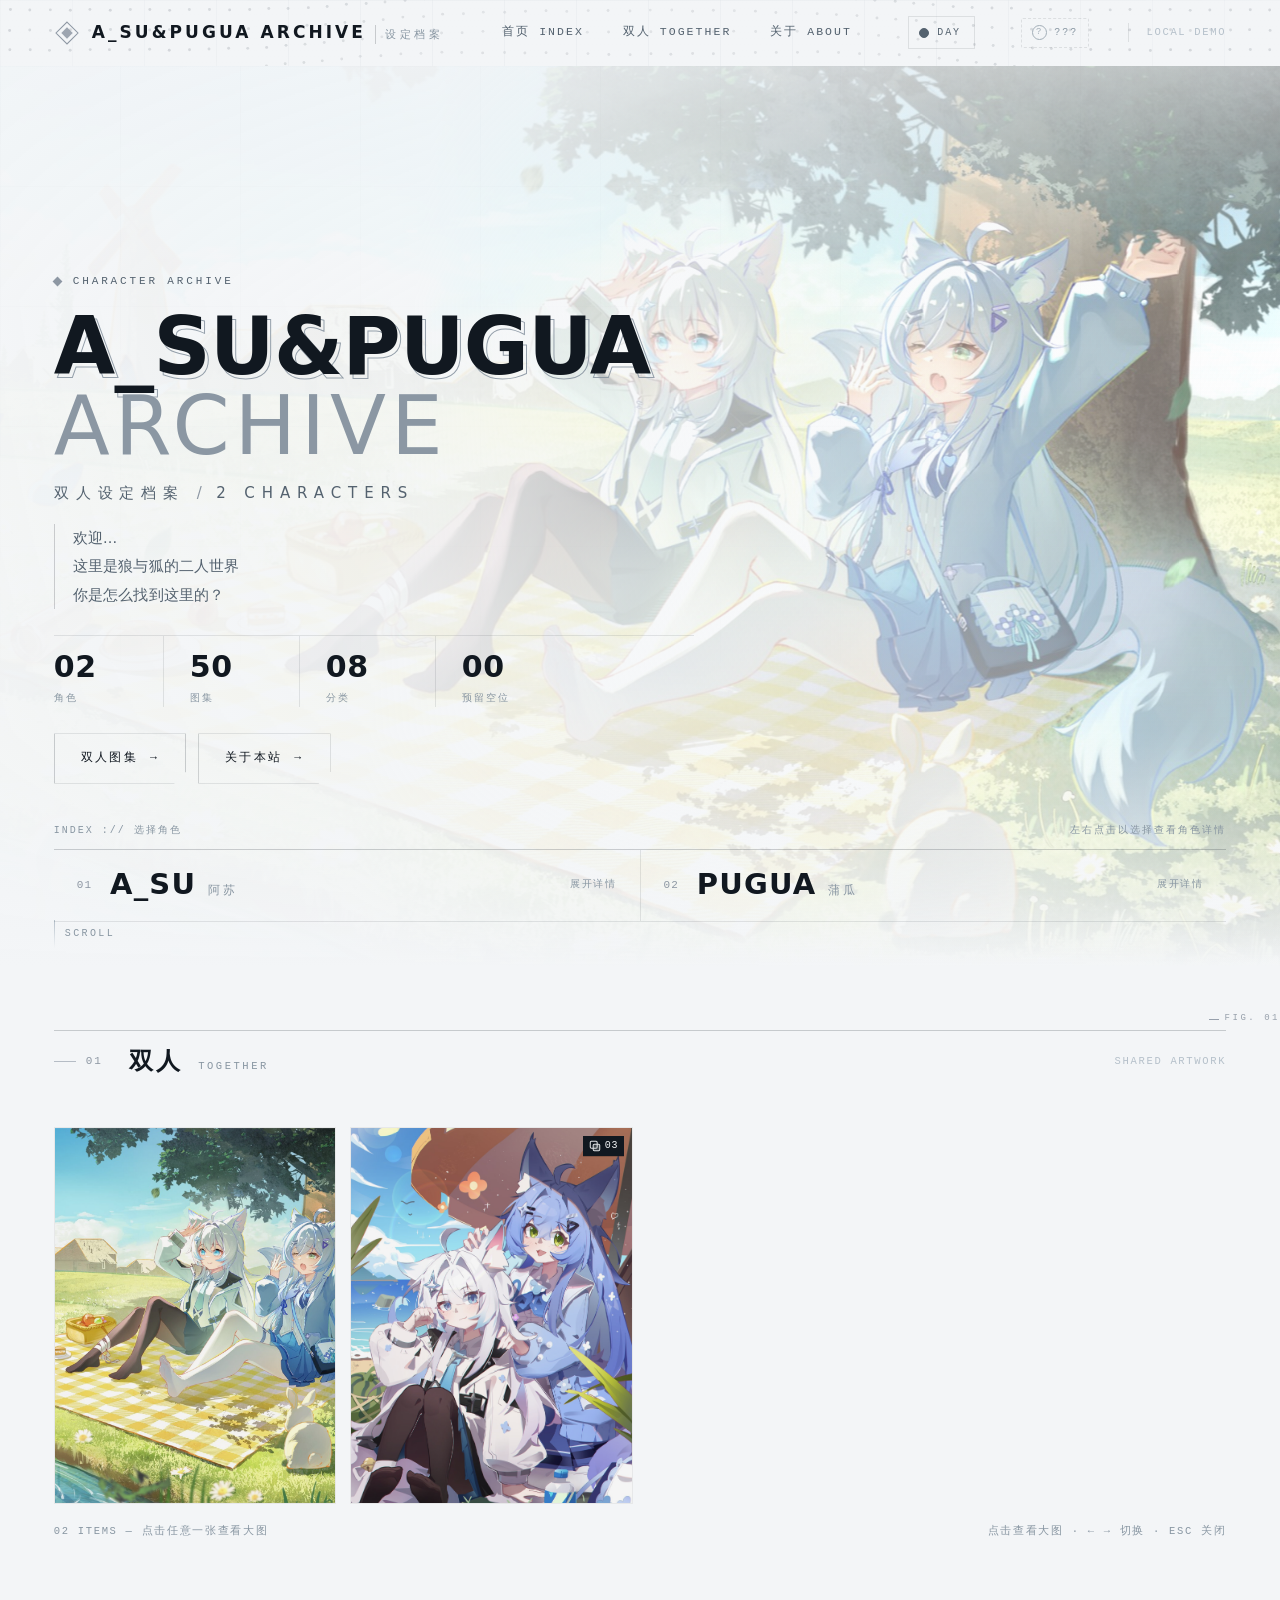
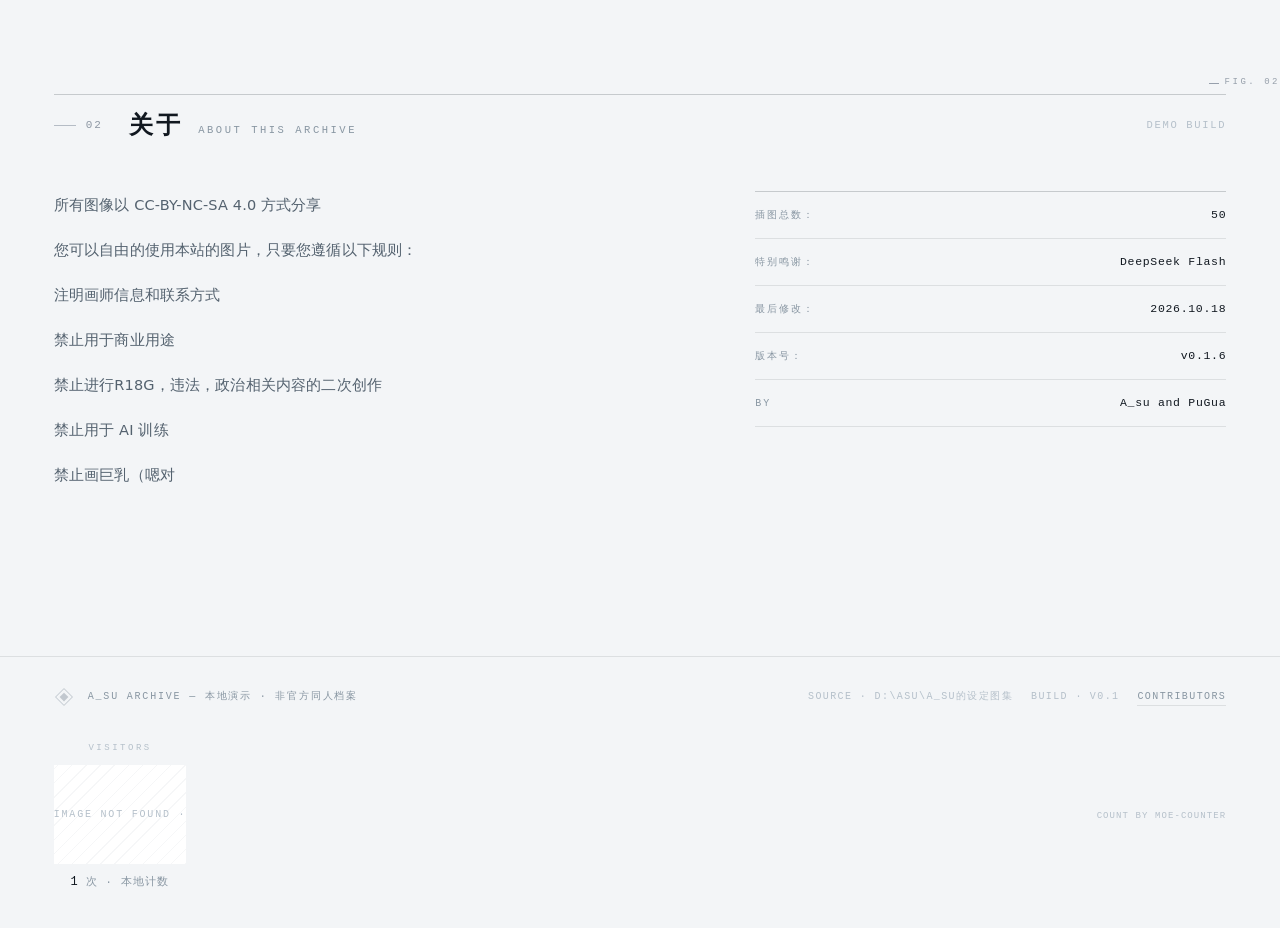
==== commit 408a5904: "修改了标签页样式" ====
--- a/index.html
+++ b/index.html
@@ -7,7 +7,7 @@
 <meta name="theme-color" content="#0a0a0b">
 <title>A_SU ARCHIVE · 双人设定档案</title>
 <meta name="description" content="A_su 与 蒲瓜 的双人设定图集档案站 —— 本地演示。">
-<link rel="icon" href="assets/favicon.svg" type="image/svg+xml">
+<link rel="icon" href="assets/favicon.svg?v=2" type="image/svg+xml">
 
 <link rel="stylesheet" href="assets/css/style.css">
 <link rel="stylesheet" href="assets/css/themes/scifi.css">
